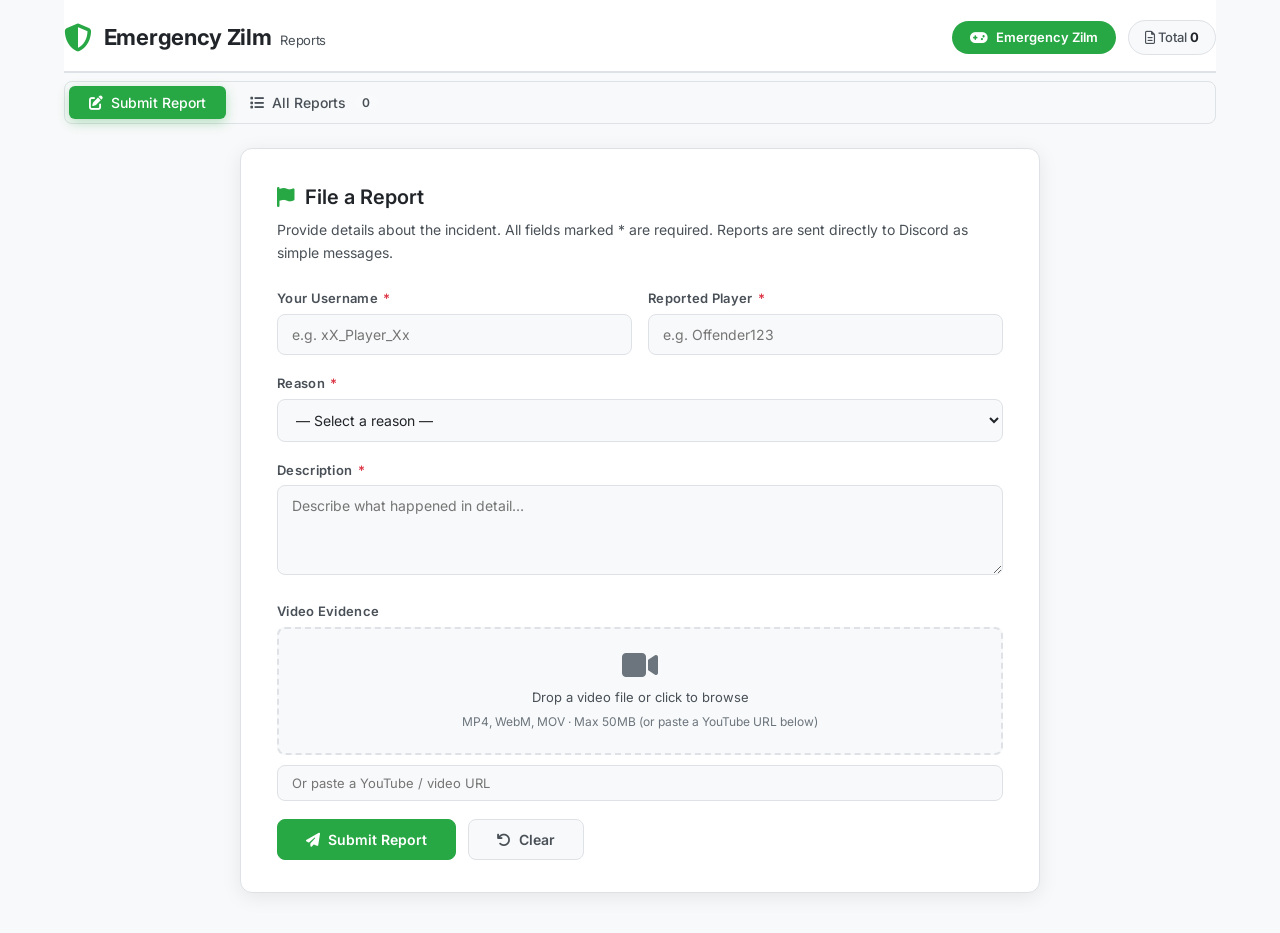
==== index.html @ f22e372a "Update index.html" ====
<!DOCTYPE html>
<html lang="en">
<head>
    <meta charset="UTF-8" />
    <meta name="viewport" content="width=device-width, initial-scale=1.0" />
    <title>Emergency Zilm Reports</title>

    <!-- Font Awesome -->
    <link rel="stylesheet" href="https://cdnjs.cloudflare.com/ajax/libs/font-awesome/6.4.0/css/all.min.css" />
    <!-- Google Font: Inter -->
    <link href="https://fonts.googleapis.com/css2?family=Inter:opsz,wght@14..32,400;14..32,500;14..32,600;14..32,700&display=swap" rel="stylesheet" />

    <style>
        /* --- RESET & BASE --- */
        * {
            margin: 0;
            padding: 0;
            box-sizing: border-box;
        }
        :root {
            --bg-primary: #ffffff;
            --bg-secondary: #f8f9fa;
            --bg-card: #ffffff;
            --bg-card-hover: #f1f3f5;
            --bg-input: #f8f9fa;
            --border-color: #dee2e6;
            --text-primary: #212529;
            --text-secondary: #495057;
            --text-muted: #6c757d;
            --accent: #28a745;
            --accent-dark: #1e7e34;
            --green: #28a745;
            --green-bg: rgba(40, 167, 69, 0.12);
            --yellow: #ffc107;
            --yellow-bg: rgba(255, 193, 7, 0.12);
            --orange: #fd7e14;
            --orange-bg: rgba(253, 126, 20, 0.12);
            --red: #dc3545;
            --red-bg: rgba(220, 53, 69, 0.12);
            --blue: #007bff;
            --blue-bg: rgba(0, 123, 255, 0.12);
            --shadow: 0 4px 20px rgba(0, 0, 0, 0.08);
            --radius: 12px;
            --radius-sm: 8px;
            --transition: 0.25s ease;
        }
        body {
            font-family: 'Inter', -apple-system, BlinkMacSystemFont, sans-serif;
            background: var(--bg-secondary);
            color: var(--text-primary);
            min-height: 100vh;
            line-height: 1.6;
        }
        ::-webkit-scrollbar { width: 6px; height: 6px; }
        ::-webkit-scrollbar-track { background: var(--bg-secondary); }
        ::-webkit-scrollbar-thumb { background: var(--accent); border-radius: 8px; }
        ::-webkit-scrollbar-thumb:hover { background: var(--accent-dark); }

        /* --- LAYOUT --- */
        .app-container {
            max-width: 1200px;
            margin: 0 auto;
            padding: 0 24px 40px;
        }

        /* --- HEADER --- */
        .app-header {
            display: flex;
            align-items: center;
            justify-content: space-between;
            padding: 20px 0 16px;
            border-bottom: 2px solid var(--border-color);
            flex-wrap: wrap;
            gap: 16px;
            background: var(--bg-primary);
            margin-bottom: 8px;
        }
        .logo {
            display: flex;
            align-items: center;
            gap: 12px;
            font-weight: 700;
            font-size: 22px;
            letter-spacing: -0.3px;
            color: var(--text-primary);
        }
        .logo i { color: var(--accent); font-size: 28px; }
        .logo small {
            font-size: 13px;
            font-weight: 400;
            color: var(--text-secondary);
            margin-left: 4px;
        }
        .header-actions {
            display: flex;
            align-items: center;
            gap: 12px;
            flex-wrap: wrap;
        }
        .badge-total {
            background: var(--bg-secondary);
            padding: 6px 16px;
            border-radius: 40px;
            font-size: 13px;
            font-weight: 500;
            color: var(--text-secondary);
            border: 1px solid var(--border-color);
        }
        .badge-total strong { color: var(--text-primary); }
        .game-name-badge {
            background: var(--accent);
            padding: 6px 18px;
            border-radius: 40px;
            font-size: 13px;
            font-weight: 600;
            color: #fff;
            display: flex;
            align-items: center;
            gap: 8px;
        }
        .game-name-badge i { font-size: 14px; }

        /* --- NAV TABS --- */
        .nav-tabs {
            display: flex;
            gap: 4px;
            background: var(--bg-secondary);
            padding: 4px;
            border-radius: var(--radius-sm);
            border: 1px solid var(--border-color);
            margin-top: 8px;
        }
        .nav-tab {
            padding: 8px 20px;
            border-radius: 6px;
            border: none;
            background: transparent;
            color: var(--text-secondary);
            font-family: inherit;
            font-size: 14px;
            font-weight: 500;
            cursor: pointer;
            transition: var(--transition);
            display: flex;
            align-items: center;
            gap: 8px;
        }
        .nav-tab:hover {
            color: var(--text-primary);
            background: rgba(0, 0, 0, 0.04);
        }
        .nav-tab.active {
            background: var(--accent);
            color: #fff;
            box-shadow: 0 4px 12px rgba(40, 167, 69, 0.3);
        }
        .nav-tab .count {
            background: rgba(255, 255, 255, 0.2);
            padding: 0 8px;
            border-radius: 20px;
            font-size: 12px;
            font-weight: 600;
        }
        .nav-tab.active .count { background: rgba(255, 255, 255, 0.25); }

        /* --- PANELS --- */
        .panel { display: none; animation: fadeUp 0.3s ease; margin-top: 24px; }
        .panel.active { display: block; }
        @keyframes fadeUp {
            0% { opacity: 0; transform: translateY(12px); }
            100% { opacity: 1; transform: translateY(0); }
        }

        /* --- FORM --- */
        .form-card {
            background: var(--bg-card);
            border-radius: var(--radius);
            padding: 32px 36px;
            border: 1px solid var(--border-color);
            box-shadow: var(--shadow);
            max-width: 800px;
            margin: 0 auto;
        }
        .form-title {
            font-size: 20px;
            font-weight: 600;
            margin-bottom: 6px;
            display: flex;
            align-items: center;
            gap: 10px;
            color: var(--text-primary);
        }
        .form-title i { color: var(--accent); }
        .form-subtitle {
            color: var(--text-secondary);
            font-size: 14px;
            margin-bottom: 24px;
        }
        .form-group { margin-bottom: 18px; }
        .form-group label {
            display: block;
            font-size: 13px;
            font-weight: 600;
            color: var(--text-secondary);
            margin-bottom: 5px;
            letter-spacing: 0.3px;
        }
        .form-group label .required { color: var(--red); margin-left: 2px; }
        .form-group input,
        .form-group select,
        .form-group textarea {
            width: 100%;
            padding: 11px 14px;
            background: var(--bg-input);
            border: 1px solid var(--border-color);
            border-radius: var(--radius-sm);
            color: var(--text-primary);
            font-family: inherit;
            font-size: 14px;
            transition: var(--transition);
            outline: none;
        }
        .form-group input:focus,
        .form-group select:focus,
        .form-group textarea:focus {
            border-color: var(--accent);
            box-shadow: 0 0 0 3px rgba(40, 167, 69, 0.2);
        }
        .form-group textarea { resize: vertical; min-height: 90px; }
        .form-group select option { background: var(--bg-card); }
        .form-row {
            display: grid;
            grid-template-columns: 1fr 1fr;
            gap: 16px;
        }
        @media (max-width: 600px) { .form-row { grid-template-columns: 1fr; } }

        /* --- VIDEO UPLOAD --- */
        .video-upload-area {
            border: 2px dashed var(--border-color);
            border-radius: var(--radius-sm);
            padding: 20px;
            text-align: center;
            cursor: pointer;
            transition: var(--transition);
            background: var(--bg-input);
            position: relative;
        }
        .video-upload-area:hover {
            border-color: var(--accent);
            background: rgba(40, 167, 69, 0.04);
        }
        .video-upload-area.dragover {
            border-color: var(--accent);
            background: rgba(40, 167, 69, 0.08);
        }
        .video-upload-area i {
            font-size: 32px;
            color: var(--text-muted);
            margin-bottom: 6px;
        }
        .video-upload-area p { color: var(--text-secondary); font-size: 13px; }
        .video-upload-area .hint {
            color: var(--text-muted);
            font-size: 12px;
            margin-top: 4px;
        }
        .video-upload-area input[type="file"] {
            position: absolute;
            inset: 0;
            opacity: 0;
            cursor: pointer;
        }
        .video-preview {
            margin-top: 12px;
            border-radius: var(--radius-sm);
            overflow: hidden;
            background: #000;
            position: relative;
            display: none;
        }
        .video-preview.show { display: block; }
        .video-preview video,
        .video-preview iframe {
            width: 100%;
            max-height: 260px;
            display: block;
        }
        .video-preview .remove-video {
            position: absolute;
            top: 8px;
            right: 8px;
            background: rgba(0, 0, 0, 0.75);
            border: none;
            color: #fff;
            width: 32px;
            height: 32px;
            border-radius: 50%;
            cursor: pointer;
            font-size: 14px;
            transition: var(--transition);
        }
        .video-preview .remove-video:hover { background: var(--red); transform: scale(1.05); }

        /* --- BUTTONS --- */
        .btn {
            display: inline-flex;
            align-items: center;
            gap: 8px;
            padding: 11px 28px;
            border: none;
            border-radius: var(--radius-sm);
            font-family: inherit;
            font-size: 14px;
            font-weight: 600;
            cursor: pointer;
            transition: var(--transition);
            background: var(--bg-secondary);
            color: var(--text-secondary);
            border: 1px solid var(--border-color);
        }
        .btn:hover {
            background: var(--bg-card-hover);
            color: var(--text-primary);
        }
        .btn-primary {
            background: var(--accent);
            color: #fff;
            border-color: var(--accent);
        }
        .btn-primary:hover {
            background: var(--accent-dark);
            border-color: var(--accent-dark);
            box-shadow: 0 4px 16px rgba(40, 167, 69, 0.35);
            color: #fff;
        }
        .btn-danger {
            background: var(--red);
            color: #fff;
            border-color: var(--red);
        }
        .btn-danger:hover {
            background: #c82333;
            border-color: #c82333;
            color: #fff;
        }
        .btn-sm { padding: 6px 14px; font-size: 12px; }
        .form-actions {
            display: flex;
            gap: 12px;
            margin-top: 8px;
            flex-wrap: wrap;
        }

        /* --- REPORTS LIST --- */
        .reports-toolbar {
            display: flex;
            flex-wrap: wrap;
            align-items: center;
            gap: 14px;
            margin: 0 0 20px 0;
            padding: 16px 20px;
            background: var(--bg-card);
            border-radius: var(--radius-sm);
            border: 1px solid var(--border-color);
            box-shadow: var(--shadow);
        }
        .reports-toolbar .search-box {
            flex: 1;
            min-width: 180px;
            display: flex;
            align-items: center;
            background: var(--bg-input);
            border-radius: var(--radius-sm);
            border: 1px solid var(--border-color);
            padding: 0 12px;
            transition: var(--transition);
        }
        .reports-toolbar .search-box:focus-within { border-color: var(--accent); }
        .reports-toolbar .search-box i {
            color: var(--text-muted);
            font-size: 14px;
        }
        .reports-toolbar .search-box input {
            background: transparent;
            border: none;
            padding: 9px 10px;
            color: var(--text-primary);
            font-family: inherit;
            font-size: 14px;
            width: 100%;
            outline: none;
        }
        .reports-toolbar .filter-group {
            display: flex;
            gap: 6px;
            flex-wrap: wrap;
        }
        .reports-toolbar .filter-group select {
            padding: 9px 12px;
            background: var(--bg-input);
            border: 1px solid var(--border-color);
            border-radius: var(--radius-sm);
            color: var(--text-primary);
            font-family: inherit;
            font-size: 13px;
            outline: none;
            cursor: pointer;
        }
        .reports-toolbar .filter-group select:focus { border-color: var(--accent); }

        /* --- REPORT CARDS --- */
        .reports-grid {
            display: grid;
            grid-template-columns: repeat(auto-fill, minmax(340px, 1fr));
            gap: 20px;
        }
        .report-card {
            background: var(--bg-card);
            border-radius: var(--radius);
            border: 1px solid var(--border-color);
            padding: 20px 22px;
            transition: var(--transition);
            cursor: pointer;
            box-shadow: var(--shadow);
        }
        .report-card:hover {
            border-color: var(--accent);
            transform: translateY(-2px);
            box-shadow: 0 8px 28px rgba(0, 0, 0, 0.10);
        }
        .report-card .card-header {
            display: flex;
            justify-content: space-between;
            align-items: flex-start;
            gap: 12px;
            margin-bottom: 10px;
        }
        .report-card .card-header .players {
            font-weight: 600;
            font-size: 15px;
        }
        .report-card .card-header .players .reporter {
            color: var(--text-secondary);
            font-weight: 400;
            font-size: 13px;
        }
        .report-card .card-header .players .arrow {
            color: var(--text-muted);
            margin: 0 4px;
        }
        .report-card .card-header .players .reported { color: var(--orange); }
        .report-card .badge-status {
            font-size: 11px;
            font-weight: 600;
            padding: 3px 12px;
            border-radius: 40px;
            text-transform: uppercase;
            letter-spacing: 0.4px;
            white-space: nowrap;
        }
        .badge-status.pending {
            background: var(--yellow-bg);
            color: #856404;
        }
        .badge-status.reviewed {
            background: var(--blue-bg);
            color: #004085;
        }
        .badge-status.resolved {
            background: var(--green-bg);
            color: #155724;
        }
        .badge-status.rejected {
            background: var(--red-bg);
            color: #721c24;
        }
        .report-card .card-reason {
            font-size: 13px;
            color: var(--text-secondary);
            margin-bottom: 6px;
        }
        .report-card .card-reason strong { color: var(--text-primary); }
        .report-card .card-desc {
            font-size: 14px;
            color: var(--text-secondary);
            display: -webkit-box;
            -webkit-line-clamp: 2;
            -webkit-box-orient: vertical;
            overflow: hidden;
            margin-bottom: 12px;
            line-height: 1.5;
        }
        .report-card .card-footer {
            display: flex;
            justify-content: space-between;
            align-items: center;
            font-size: 12px;
            color: var(--text-muted);
            border-top: 1px solid var(--border-color);
            padding-top: 12px;
            flex-wrap: wrap;
            gap: 8px;
        }
        .report-card .card-footer .meta {
            display: flex;
            align-items: center;
            gap: 12px;
        }
        .report-card .card-footer .meta i { margin-right: 3px; }
        .report-card .card-footer .video-indicator { color: var(--accent); }
        .report-card .card-footer .sent-status {
            font-size: 11px;
            font-weight: 600;
            padding: 2px 10px;
            border-radius: 20px;
        }
        .report-card .card-footer .sent-status.sent {
            background: var(--green-bg);
            color: var(--green);
        }
        .report-card .card-footer .sent-status.pending {
            background: var(--yellow-bg);
            color: #856404;
        }
        .empty-state {
            grid-column: 1 / -1;
            text-align: center;
            padding: 60px 20px;
            color: var(--text-secondary);
        }
        .empty-state i {
            font-size: 48px;
            color: var(--text-muted);
            margin-bottom: 12px;
            opacity: 0.4;
        }
        .empty-state h3 { color: var(--text-primary); margin-bottom: 4px; }

        /* --- MODAL --- */
        .modal-overlay {
            position: fixed;
            inset: 0;
            background: rgba(0, 0, 0, 0.5);
            backdrop-filter: blur(4px);
            z-index: 1000;
            display: none;
            align-items: center;
            justify-content: center;
            padding: 20px;
            animation: fadeIn 0.2s ease;
        }
        .modal-overlay.open { display: flex; }
        @keyframes fadeIn {
            0% { opacity: 0; }
            100% { opacity: 1; }
        }
        .modal-content {
            background: var(--bg-primary);
            border-radius: var(--radius);
            max-width: 720px;
            width: 100%;
            max-height: 90vh;
            overflow-y: auto;
            padding: 32px 36px;
            border: 1px solid var(--border-color);
            box-shadow: 0 24px 64px rgba(0, 0, 0, 0.15);
            animation: slideUp 0.25s ease;
        }
        @keyframes slideUp {
            0% { opacity: 0; transform: translateY(20px) scale(0.98); }
            100% { opacity: 1; transform: translateY(0) scale(1); }
        }
        .modal-content .modal-close {
            float: right;
            background: none;
            border: none;
            color: var(--text-muted);
            font-size: 22px;
            cursor: pointer;
            transition: var(--transition);
        }
        .modal-content .modal-close:hover {
            color: var(--text-primary);
            transform: rotate(90deg);
        }
        .modal-content .modal-title {
            font-size: 20px;
            font-weight: 600;
            margin-bottom: 4px;
            color: var(--text-primary);
        }
        .modal-content .modal-sub {
            color: var(--text-secondary);
            font-size: 14px;
            margin-bottom: 20px;
        }
        .modal-detail-row {
            display: flex;
            padding: 10px 0;
            border-bottom: 1px solid var(--border-color);
            gap: 12px;
        }
        .modal-detail-row .label {
            font-weight: 600;
            color: var(--text-secondary);
            min-width: 110px;
            font-size: 13px;
        }
        .modal-detail-row .value {
            color: var(--text-primary);
            font-size: 14px;
            word-break: break-word;
        }
        .modal-video {
            margin: 16px 0 20px;
            border-radius: var(--radius-sm);
            overflow: hidden;
            background: #000;
        }
        .modal-video video,
        .modal-video iframe {
            width: 100%;
            max-height: 340px;
            display: block;
        }
        .modal-actions {
            display: flex;
            gap: 10px;
            margin-top: 20px;
            flex-wrap: wrap;
        }

        /* --- TOAST --- */
        .toast-container {
            position: fixed;
            bottom: 28px;
            right: 28px;
            z-index: 2000;
            display: flex;
            flex-direction: column;
            gap: 10px;
        }
        .toast {
            background: var(--bg-card);
            border: 1px solid var(--border-color);
            padding: 14px 22px;
            border-radius: var(--radius-sm);
            box-shadow: 0 8px 32px rgba(0, 0, 0, 0.12);
            display: flex;
            align-items: center;
            gap: 12px;
            font-size: 14px;
            animation: slideInRight 0.3s ease;
            min-width: 260px;
            color: var(--text-primary);
        }
        .toast.success { border-left: 4px solid var(--green); }
        .toast.error { border-left: 4px solid var(--red); }
        .toast.info { border-left: 4px solid var(--blue); }
        @keyframes slideInRight {
            0% { opacity: 0; transform: translateX(40px); }
            100% { opacity: 1; transform: translateX(0); }
        }

        /* --- RESPONSIVE --- */
        @media (max-width: 768px) {
            .app-header { flex-direction: column; align-items: stretch; }
            .nav-tabs { width: 100%; justify-content: stretch; }
            .nav-tab { flex: 1; justify-content: center; font-size: 13px; padding: 8px 10px; }
            .form-card { padding: 20px; }
            .modal-content { padding: 22px; }
            .reports-grid { grid-template-columns: 1fr; }
            .reports-toolbar { flex-direction: column; align-items: stretch; }
            .reports-toolbar .filter-group { justify-content: stretch; }
            .reports-toolbar .filter-group select { flex: 1; }
        }
        @media (max-width: 480px) {
            .app-container { padding: 0 12px 30px; }
            .modal-detail-row { flex-direction: column; gap: 2px; }
            .modal-detail-row .label { min-width: unset; }
        }

        /* --- STORAGE WARNING --- */
        .storage-warning {
            background: var(--yellow-bg);
            border: 1px solid var(--yellow);
            border-radius: var(--radius-sm);
            padding: 12px 16px;
            margin-bottom: 16px;
            display: none;
            font-size: 13px;
            color: #856404;
        }
        .storage-warning i {
            margin-right: 8px;
        }
    </style>
</head>
<body>

    <!-- ============================================================ -->
    <!-- APP -->
    <!-- ============================================================ -->
    <div class="app-container">

        <!-- HEADER -->
        <header class="app-header">
            <div class="logo">
                <i class="fas fa-shield-alt"></i>
                <span>Emergency Zilm <small>Reports</small></span>
            </div>
            <div class="header-actions">
                <span class="game-name-badge">
                    <i class="fas fa-gamepad"></i> Emergency Zilm
                </span>
                <span class="badge-total">
                    <i class="far fa-file-lines"></i> Total <strong id="totalReports">0</strong>
                </span>
            </div>
        </header>

        <!-- NAV TABS -->
        <div class="nav-tabs" role="tablist">
            <button class="nav-tab active" data-tab="submit" role="tab">
                <i class="fas fa-pen-to-square"></i> Submit Report
            </button>
            <button class="nav-tab" data-tab="reports" role="tab">
                <i class="fas fa-list"></i> All Reports
                <span class="count" id="reportCount">0</span>
            </button>
        </div>

        <!-- ============================================================ -->
        <!-- PANEL: SUBMIT -->
        <!-- ============================================================ -->
        <section class="panel active" id="panel-submit" role="tabpanel">
            <div class="submit-wrapper">
                <div class="form-card">
                    <div class="form-title">
                        <i class="fas fa-flag"></i> File a Report
                    </div>
                    <p class="form-subtitle">
                        Provide details about the incident. All fields marked <span class="required">*</span> are required.
                        Reports are sent directly to Discord as simple messages.
                    </p>

                    <div class="storage-warning" id="storageWarning">
                        <i class="fas fa-exclamation-triangle"></i>
                        <span id="storageWarningText">Storage is getting full! Video files may not be saved permanently.</span>
                    </div>

                    <form id="reportForm" novalidate>
                        <div class="form-row">
                            <div class="form-group">
                                <label>Your Username <span class="required">*</span></label>
                                <input type="text" id="reporterName" placeholder="e.g. xX_Player_Xx" required />
                            </div>
                            <div class="form-group">
                                <label>Reported Player <span class="required">*</span></label>
                                <input type="text" id="reportedPlayer" placeholder="e.g. Offender123" required />
                            </div>
                        </div>

                        <div class="form-group">
                            <label>Reason <span class="required">*</span></label>
                            <select id="reasonSelect" required>
                                <option value="">— Select a reason —</option>
                                <option value="Exploiting / Hacking">Exploiting / Hacking</option>
                                <option value="Harassment / Bullying">Harassment / Bullying</option>
                                <option value="Inappropriate Content">Inappropriate Content</option>
                                <option value="Scamming / Fraud">Scamming / Fraud</option>
                                <option value="Team Griefing">Team Griefing</option>
                                <option value="Chat Abuse">Chat Abuse</option>
                                <option value="Other">Other</option>
                            </select>
                        </div>

                        <div class="form-group">
                            <label>Description <span class="required">*</span></label>
                            <textarea id="reportDesc" placeholder="Describe what happened in detail…" required></textarea>
                        </div>

                        <div class="form-group">
                            <label>Video Evidence</label>
                            <div class="video-upload-area" id="videoDropZone">
                                <i class="fas fa-video"></i>
                                <p>Drop a video file or click to browse</p>
                                <span class="hint">MP4, WebM, MOV · Max 50MB (or paste a YouTube URL below)</span>
                                <input type="file" id="videoFileInput" accept="video/*" />
                            </div>
                            <div style="margin-top:10px;">
                                <input
                                type="text"
                                id="videoUrlInput"
                                placeholder="Or paste a YouTube / video URL"
                                style="width:100%;padding:9px 14px;background:var(--bg-input);border:1px solid var(--border-color);border-radius:var(--radius-sm);color:var(--text-primary);font-family:inherit;font-size:13px;outline:none;"
                                />
                            </div>
                            <div class="video-preview" id="videoPreview">
                                <button class="remove-video" id="removeVideoBtn" title="Remove video">
                                    <i class="fas fa-times"></i>
                                </button>
                                <div id="videoPlayer"></div>
                            </div>
                            <div id="videoInfo" style="margin-top: 8px; font-size: 12px; color: var(--text-secondary); display: none;">
                                <span id="videoInfoText"></span>
                            </div>
                        </div>

                        <div class="form-actions">
                            <button type="submit" class="btn btn-primary" id="submitBtn">
                                <i class="fas fa-paper-plane"></i> Submit Report
                            </button>
                            <button type="reset" class="btn" id="resetFormBtn">
                                <i class="fas fa-undo"></i> Clear
                            </button>
                        </div>
                    </form>
                </div>
            </div>
        </section>

        <!-- ============================================================ -->
        <!-- PANEL: REPORTS -->
        <!-- ============================================================ -->
        <section class="panel" id="panel-reports" role="tabpanel">

            <div class="reports-toolbar">
                <div class="search-box">
                    <i class="fas fa-search"></i>
                    <input type="text" id="searchReports" placeholder="Search by player or reporter…" />
                </div>
                <div class="filter-group">
                    <select id="filterStatus">
                        <option value="all">All Status</option>
                        <option value="pending">Pending</option>
                        <option value="reviewed">Reviewed</option>
                        <option value="resolved">Resolved</option>
                        <option value="rejected">Rejected</option>
                    </select>
                    <select id="filterReason">
                        <option value="all">All Reasons</option>
                        <option value="Exploiting / Hacking">Exploiting / Hacking</option>
                        <option value="Harassment / Bullying">Harassment / Bullying</option>
                        <option value="Inappropriate Content">Inappropriate Content</option>
                        <option value="Scamming / Fraud">Scamming / Fraud</option>
                        <option value="Team Griefing">Team Griefing</option>
                        <option value="Chat Abuse">Chat Abuse</option>
                        <option value="Other">Other</option>
                    </select>
                    <button class="btn btn-sm" id="clearFiltersBtn">
                        <i class="fas fa-eraser"></i> Clear
                    </button>
                </div>
            </div>

            <div class="reports-grid" id="reportsGrid">
                <!-- Rendered by JS -->
            </div>
        </section>

    </div>

    <!-- ============================================================ -->
    <!-- MODAL -->
    <!-- ============================================================ -->
    <div class="modal-overlay" id="detailModal">
        <div class="modal-content">
            <button class="modal-close" id="modalCloseBtn">&times;</button>
            <div class="modal-title" id="modalTitle">Report Details</div>
            <div class="modal-sub" id="modalSub">#<span id="modalId">—</span> · <span id="modalStatusBadge">—</span></div>

            <div id="modalBody">
                <div class="modal-detail-row">
                    <span class="label">Reporter</span>
                    <span class="value" id="modalReporter">—</span>
                </div>
                <div class="modal-detail-row">
                    <span class="label">Reported</span>
                    <span class="value" id="modalReported">—</span>
                </div>
                <div class="modal-detail-row">
                    <span class="label">Reason</span>
                    <span class="value" id="modalReason">—</span>
                </div>
                <div class="modal-detail-row" style="flex-direction:column;gap:4px;">
                    <span class="label">Description</span>
                    <span class="value" id="modalDesc" style="white-space:pre-wrap;">—</span>
                </div>
            </div>

            <div class="modal-video" id="modalVideoContainer" style="display:none;">
                <div id="modalVideoPlayer"></div>
            </div>

            <div class="modal-actions" id="modalActions">
                <button class="btn btn-sm btn-success" data-action="resolved">
                    <i class="fas fa-check"></i> Resolve
                </button>
                <button class="btn btn-sm" data-action="reviewed" style="border-color:var(--blue);color:var(--blue);">
                    <i class="fas fa-eye"></i> Mark Reviewed
                </button>
                <button class="btn btn-sm btn-danger" data-action="rejected">
                    <i class="fas fa-times"></i> Reject
                </button>
                <button class="btn btn-sm btn-danger" data-action="delete" style="background:transparent;border-color:var(--red);color:var(--red);margin-left:auto;">
                    <i class="fas fa-trash-can"></i> Delete
                </button>
            </div>
        </div>
    </div>

    <!-- ============================================================ -->
    <!-- TOAST CONTAINER -->
    <!-- ============================================================ -->
    <div class="toast-container" id="toastContainer"></div>

    <!-- ============================================================ -->
    <!-- JAVASCRIPT -->
    <!-- ============================================================ -->
    <script>
        (function() {
            'use strict';

            // ============================
            // CONFIG
            // ============================
            const WEBHOOK_URL = 'https://discord.com/api/webhooks/1526276290800521387/Z29013n485OYko_2jkR_YeHFKKmhybholdN-o3DKTMuzCn3QzWJHKyKtTix3Adughodg';
            
            // ============================
            // STORAGE HELPER WITH QUOTA CHECK
            // ============================
            function checkStorageQuota() {
                try {
                    const testKey = '__storage_test__';
                    localStorage.setItem(testKey, 'test');
                    localStorage.removeItem(testKey);
                    return { available: true };
                } catch (e) {
                    if (e.name === 'QuotaExceededError' || e.code === 22) {
                        return { available: false, error: 'Storage quota exceeded' };
                    }
                    return { available: true };
                }
            }

            function safeSetItem(key, value) {
                try {
                    localStorage.setItem(key, value);
                    return { success: true };
                } catch (e) {
                    if (e.name === 'QuotaExceededError' || e.code === 22) {
                        return { success: false, error: 'Storage quota exceeded. Video files are not saved.' };
                    }
                    throw e;
                }
            }

            // ============================
            // DATA LAYER (local storage) - FIXED: NO VIDEO DATA STORED
            // ============================
            const STORAGE_KEY = 'gameReportsData';
            let reports = [];
            let nextId = 1;
            let currentModalId = null;

            function loadData() {
                try {
                    const raw = localStorage.getItem(STORAGE_KEY);
                    if (raw) {
                        const parsed = JSON.parse(raw);
                        // Filter out reports that might have video data (clean up)
                        reports = (parsed.reports || []).map(r => {
                            // Remove videoUrl if it's too large (data URL)
                            if (r.videoUrl && r.videoUrl.startsWith('data:')) {
                                r.videoUrl = '';
                                r.videoType = 'none';
                                r.videoFileName = r.videoFileName || 'Video (not saved)';
                            }
                            return r;
                        });
                        nextId = parsed.nextId || 1;
                    } else {
                        reports = [];
                        nextId = 1;
                    }
                } catch (_) {
                    reports = [];
                    nextId = 1;
                }
                reports.forEach(r => { if (!r.id) r.id = nextId++; });
                saveData();
            }

            function saveData() {
                // Clean data before saving - remove large video data
                const cleanReports = reports.map(r => {
                    const clean = { ...r };
                    // Don't store video data URLs in localStorage
                    if (clean.videoUrl && clean.videoUrl.startsWith('data:')) {
                        clean.videoUrl = '';
                        clean.videoType = 'none';
                        clean.videoFileName = clean.videoFileName || 'Video (not saved)';
                    }
                    return clean;
                });
                
                const data = JSON.stringify({ reports: cleanReports, nextId });
                const result = safeSetItem(STORAGE_KEY, data);
                
                if (!result.success) {
                    showStorageWarning(true, result.error);
                    // Try to save without any video data at all
                    const emergencyData = JSON.stringify({ 
                        reports: cleanReports.map(r => {
                            const minimal = { ...r };
                            delete minimal.videoUrl;
                            delete minimal.videoType;
                            delete minimal.videoFileName;
                            delete minimal.videoSize;
                            return minimal;
                        }), 
                        nextId 
                    });
                    try {
                        localStorage.setItem(STORAGE_KEY, emergencyData);
                    } catch (e) {
                        console.error('Failed to save even minimal data:', e);
                    }
                } else {
                    showStorageWarning(false);
                }
            }

            function showStorageWarning(show, message = '') {
                const warning = document.getElementById('storageWarning');
                const text = document.getElementById('storageWarningText');
                if (show) {
                    warning.style.display = 'block';
                    text.textContent = message || '⚠️ Storage is full! Video files will NOT be saved. Only text reports will be stored.';
                } else {
                    warning.style.display = 'none';
                }
            }

            // ============================
            // HELPERS
            // ============================
            function formatDate(iso) {
                if (!iso) return '—';
                try { return new Date(iso).toLocaleString('en-US', { dateStyle: 'medium', timeStyle: 'short' }); } catch (_) { return iso; }
            }

            function getStatusBadge(status) {
                const map = {
                    pending: '<span class="badge-status pending"><span class="status-dot pending"></span>Pending</span>',
                    reviewed: '<span class="badge-status reviewed"><span class="status-dot reviewed"></span>Reviewed</span>',
                    resolved: '<span class="badge-status resolved"><span class="status-dot resolved"></span>Resolved</span>',
                    rejected: '<span class="badge-status rejected"><span class="status-dot rejected"></span>Rejected</span>',
                };
                return map[status] || map.pending;
            }

            function getStatusText(status) {
                const map = { pending: 'Pending', reviewed: 'Reviewed', resolved: 'Resolved', rejected: 'Rejected' };
                return map[status] || 'Pending';
            }

            function escapeHtml(text) {
                if (!text) return '';
                const div = document.createElement('div');
                div.textContent = text;
                return div.innerHTML;
            }

            // ============================
            // SEND TO DISCORD - SIMPLE TEXT MESSAGE
            // ============================
            async function sendReportToDiscord(report) {
                let message = `🚨 **NEW REPORT from Emergency Zilm**\n\n`;
                message += `👤 **Reporter:** ${report.reporter}\n`;
                message += `🎯 **Reported Player:** ${report.reported}\n`;
                message += `📋 **Reason:** ${report.reason}\n`;
                message += `📝 **Description:** ${report.description || 'No description provided.'}\n\n`;
                
                if (report.videoUrl) {
                    if (report.videoType === 'youtube') {
                        message += `🎬 **Video Evidence:** ${report.videoUrl}\n`;
                    } else if (report.videoType === 'file') {
                        const fileName = report.videoFileName || 'video.mp4';
                        const fileSize = report.videoSize ? `${(report.videoSize / 1024).toFixed(1)}KB` : 'Unknown size';
                        message += `🎬 **Video Attached:** ${fileName} (${fileSize}) - View in the report dashboard\n`;
                    }
                } else {
                    message += `🎬 **Video Evidence:** No video attached\n`;
                }
                
                message += `\n🆔 **Report ID:** #${report.id}`;
                message += `\n📊 **Status:** Pending`;
                message += `\n🕐 **Reported at:** ${new Date().toISOString().replace('T', ' ').slice(0, 19)}`;

                try {
                    const response = await fetch(WEBHOOK_URL, {
                        method: 'POST',
                        headers: {
                            'Content-Type': 'application/json',
                        },
                        body: JSON.stringify({ content: message })
                    });

                    if (!response.ok) {
                        const errorText = await response.text();
                        throw new Error(`Discord returned ${response.status}: ${errorText}`);
                    }

                    return { success: true, status: response.status };
                } catch (error) {
                    console.error('Failed to send to Discord:', error);
                    return { success: false, error: error.message };
                }
            }

            // ============================
            // RENDER REPORTS
            // ============================
            function renderReports() {
                const grid = document.getElementById('reportsGrid');
                const search = document.getElementById('searchReports').value.toLowerCase().trim();
                const statusFilter = document.getElementById('filterStatus').value;
                const reasonFilter = document.getElementById('filterReason').value;

                let filtered = reports.filter(r => {
                    const matchSearch = r.reporter.toLowerCase().includes(search) ||
                        r.reported.toLowerCase().includes(search);
                    const matchStatus = statusFilter === 'all' || r.status === statusFilter;
                    const matchReason = reasonFilter === 'all' || r.reason === reasonFilter;
                    return matchSearch && matchStatus && matchReason;
                });

                filtered.sort((a, b) => new Date(b.createdAt) - new Date(a.createdAt));

                if (filtered.length === 0) {
                    grid.innerHTML = `
                        <div class="empty-state">
                            <i class="fas fa-inbox"></i>
                            <h3>No reports found</h3>
                            <p>${reports.length === 0 ? 'Submit your first report using the form above.' : 'Try adjusting your filters.'}</p>
                        </div>
                    `;
                } else {
                    grid.innerHTML = filtered.map(r => {
                        const sentStatus = r.discordSent ?
                            '<span class="sent-status sent"><i class="fas fa-check-circle"></i> Sent to Discord</span>' :
                            '<span class="sent-status pending"><i class="fas fa-clock"></i> Pending send</span>';

                        const hasVideo = r.videoFileName && !r.videoFileName.includes('not saved');
                        const videoLabel = hasVideo ? r.videoFileName : (r.videoUrl && !r.videoUrl.startsWith('data:') ? 'Video' : '');

                        return `
                        <div class="report-card" data-id="${r.id}">
                            <div class="card-header">
                                <div class="players">
                                    <span class="reporter">${escapeHtml(r.reporter)}</span>
                                    <span class="arrow"><i class="fas fa-arrow-right"></i></span>
                                    <span class="reported">${escapeHtml(r.reported)}</span>
                                </div>
                                ${getStatusBadge(r.status)}
                            </div>
                            <div class="card-reason">
                                <strong>${escapeHtml(r.reason)}</strong>
                            </div>
                            <div class="card-desc">${escapeHtml(r.description)}</div>
                            <div class="card-footer">
                                <div class="meta">
                                    <span><i class="far fa-calendar"></i> ${formatDate(r.createdAt)}</span>
                                    ${videoLabel ? `<span class="video-indicator"><i class="fas fa-video"></i> ${escapeHtml(videoLabel)}</span>` : ''}
                                    ${!r.videoUrl && r.videoFileName && r.videoFileName.includes('not saved') ? `<span style="color:var(--orange);font-size:11px;">⚠️ Video not saved</span>` : ''}
                                </div>
                                ${sentStatus}
                            </div>
                            ${!r.discordSent ? `<div style="margin-top:8px;text-align:right;"><button class="btn btn-sm retry-btn" data-id="${r.id}" style="color:var(--blue);border-color:var(--blue);"><i class="fas fa-redo"></i> Retry Discord</button></div>` : ''}
                        </div>
                    `}).join('');

                    grid.querySelectorAll('.report-card').forEach(card => {
                        card.addEventListener('click', function(e) {
                            if (e.target.closest('.retry-btn')) return;
                            const id = parseInt(this.dataset.id);
                            openModal(id);
                        });
                    });

                    grid.querySelectorAll('.retry-btn').forEach(btn => {
                        btn.addEventListener('click', async function(e) {
                            e.stopPropagation();
                            const id = parseInt(this.dataset.id);
                            const report = reports.find(r => r.id === id);
                            if (!report) return;

                            this.disabled = true;
                            this.innerHTML = '<i class="fas fa-spinner fa-spin"></i> Sending...';

                            const result = await sendReportToDiscord(report);
                            if (result.success) {
                                report.discordSent = true;
                                saveData();
                                renderReports();
                                showToast(`✅ Report #${id} sent to Discord!`, 'success');
                            } else {
                                showToast(`❌ Failed: ${result.error}`, 'error');
                                this.disabled = false;
                                this.innerHTML = '<i class="fas fa-redo"></i> Retry Discord';
                            }
                        });
                    });
                }

                document.getElementById('totalReports').textContent = reports.length;
                document.getElementById('reportCount').textContent = reports.length;
            }

            // ============================
            // MODAL
            // ============================
            function openModal(id) {
                const r = reports.find(x => x.id === id);
                if (!r) return;
                currentModalId = id;

                const modal = document.getElementById('detailModal');
                document.getElementById('modalId').textContent = r.id;
                document.getElementById('modalReporter').textContent = r.reporter || '—';
                document.getElementById('modalReported').textContent = r.reported || '—';
                document.getElementById('modalReason').textContent = r.reason || '—';
                document.getElementById('modalDesc').textContent = r.description || '—';
                document.getElementById('modalStatusBadge').innerHTML = getStatusBadge(r.status);
                document.getElementById('modalTitle').textContent = `Report #${r.id}`;
                document.getElementById('modalSub').innerHTML =
                    `#${r.id} · ${getStatusBadge(r.status)} · ${formatDate(r.createdAt)}`;

                const videoContainer = document.getElementById('modalVideoContainer');
                const player = document.getElementById('modalVideoPlayer');
                // Only show video if we have a valid URL that's not a data URL
                if (r.videoUrl && r.videoType === 'youtube') {
                    videoContainer.style.display = 'block';
                    let embed = r.videoUrl;
                    if (r.videoUrl.includes('watch?v=')) {
                        const vid = r.videoUrl.split('v=')[1]?.split('&')[0];
                        if (vid) embed = `https://www.youtube.com/embed/${vid}`;
                    } else if (r.videoUrl.includes('youtu.be/')) {
                        const vid = r.videoUrl.split('youtu.be/')[1]?.split('?')[0];
                        if (vid) embed = `https://www.youtube.com/embed/${vid}`;
                    }
                    player.innerHTML = `<iframe src="${embed}" frameborder="0" allowfullscreen style="width:100%;height:300px;"></iframe>`;
                } else {
                    videoContainer.style.display = 'none';
                    player.innerHTML = '';
                }

                document.querySelectorAll('#modalActions [data-action]').forEach(btn => {
                    btn.dataset.reportId = r.id;
                });

                modal.classList.add('open');
                document.body.style.overflow = 'hidden';
            }

            function closeModal() {
                document.getElementById('detailModal').classList.remove('open');
                document.body.style.overflow = '';
                currentModalId = null;
            }

            // ============================
            // FORM HANDLING
            // ============================
            const form = document.getElementById('reportForm');
            const videoFileInput = document.getElementById('videoFileInput');
            const videoUrlInput = document.getElementById('videoUrlInput');
            const videoPreview = document.getElementById('videoPreview');
            const videoPlayer = document.getElementById('videoPlayer');
            const removeVideoBtn = document.getElementById('removeVideoBtn');
            const dropZone = document.getElementById('videoDropZone');
            const submitBtn = document.getElementById('submitBtn');
            const videoInfo = document.getElementById('videoInfo');
            const videoInfoText = document.getElementById('videoInfoText');

            let currentVideoType = 'none';
            let currentVideoData = '';
            let currentVideoFile = null;
            let currentVideoName = '';
            let currentVideoSize = 0;
            let isSubmitting = false;

            function updateVideoPreview(type, data, file = null) {
                currentVideoType = type;
                currentVideoData = data;
                currentVideoFile = file;

                if (!data) {
                    videoPreview.classList.remove('show');
                    videoPlayer.innerHTML = '';
                    videoInfo.style.display = 'none';
                    return;
                }

                videoPreview.classList.add('show');

                if (type === 'youtube') {
                    let embed = data;
                    if (data.includes('watch?v=')) {
                        const vid = data.split('v=')[1]?.split('&')[0];
                        if (vid) embed = `https://www.youtube.com/embed/${vid}`;
                    } else if (data.includes('youtu.be/')) {
                        const vid = data.split('youtu.be/')[1]?.split('?')[0];
                        if (vid) embed = `https://www.youtube.com/embed/${vid}`;
                    }
                    videoPlayer.innerHTML = `<iframe src="${embed}" frameborder="0" allowfullscreen style="width:100%;height:220px;"></iframe>`;
                    videoInfo.style.display = 'block';
                    videoInfoText.innerHTML = `✅ YouTube video: <a href="${data}" target="_blank">${data}</a>`;
                    videoInfoText.style.color = 'var(--green)';
                } else if (type === 'file') {
                    videoPlayer.innerHTML = `<video controls src="${data}" style="width:100%;max-height:220px;"></video>`;
                    if (file) {
                        currentVideoName = file.name;
                        currentVideoSize = file.size;
                        const extension = file.name.split('.').pop().toLowerCase();
                        const isMP4 = extension === 'mp4';
                        videoInfo.style.display = 'block';
                        
                        // Check if storage has space
                        const storageCheck = checkStorageQuota();
                        if (!storageCheck.available) {
                            videoInfoText.innerHTML = `
                                ⚠️ <strong>${file.name}</strong> (${(file.size / 1024).toFixed(1)} KB) - 
                                ❌ STORAGE FULL! Video will NOT be saved to your report history.
                                It will still be sent to Discord.
                            `;
                            videoInfoText.style.color = 'var(--orange)';
                        } else {
                            videoInfoText.innerHTML = `
                                📹 File: <strong>${file.name}</strong> (${(file.size / 1024).toFixed(1)} KB) 
                                ${isMP4 ? '✅ MP4 format - Good!' : '⚠️ Not MP4 - Discord may not play it directly'}
                                ${(file.size / 1024 / 1024) > 2 ? ' ⚠️ Large file - may fill storage!' : ''}
                            `;
                            videoInfoText.style.color = isMP4 ? 'var(--green)' : 'var(--orange)';
                        }
                    }
                }
            }

            videoFileInput.addEventListener('change', function(e) {
                const file = this.files[0];
                if (!file) return;
                if (!file.type.startsWith('video/')) {
                    showToast('Please select a valid video file.', 'error');
                    this.value = '';
                    return;
                }
                if (file.size > 50 * 1024 * 1024) {
                    showToast('File too large (max 50MB).', 'error');
                    this.value = '';
                    return;
                }

                const reader = new FileReader();
                reader.onload = function(ev) {
                    const dataUrl = ev.target.result;
                    updateVideoPreview('file', dataUrl, file);
                    videoUrlInput.value = '';
                    showToast('Video attached! It will be sent to Discord but may not be saved locally if too large.', 'info');
                };
                reader.readAsDataURL(file);
            });

            videoUrlInput.addEventListener('input', function() {
                const val = this.value.trim();
                if (val) {
                    if (val.startsWith('http://') || val.startsWith('https://')) {
                        updateVideoPreview('youtube', val);
                        videoFileInput.value = '';
                    } else {
                        updateVideoPreview('youtube', val);
                    }
                } else {
                    if (currentVideoType === 'youtube') {
                        updateVideoPreview('none', '');
                    }
                }
            });

            removeVideoBtn.addEventListener('click', function() {
                updateVideoPreview('none', '');
                videoFileInput.value = '';
                videoUrlInput.value = '';
                videoInfo.style.display = 'none';
                showToast('Video removed.', 'info');
            });

            dropZone.addEventListener('dragover', function(e) {
                e.preventDefault();
                this.classList.add('dragover');
            });
            dropZone.addEventListener('dragleave', function(e) {
                e.preventDefault();
                this.classList.remove('dragover');
            });
            dropZone.addEventListener('drop', function(e) {
                e.preventDefault();
                this.classList.remove('dragover');
                const file = e.dataTransfer.files[0];
                if (file && file.type.startsWith('video/')) {
                    if (file.size > 50 * 1024 * 1024) {
                        showToast('File too large (max 50MB).', 'error');
                        return;
                    }
                    const reader = new FileReader();
                    reader.onload = function(ev) {
                        const dataUrl = ev.target.result;
                        updateVideoPreview('file', dataUrl, file);
                        videoUrlInput.value = '';
                        showToast('Video attached!', 'success');
                    };
                    reader.readAsDataURL(file);
                } else {
                    showToast('Please drop a video file.', 'error');
                }
            });

            document.getElementById('resetFormBtn').addEventListener('click', function(e) {
                e.preventDefault();
                form.reset();
                updateVideoPreview('none', '');
                videoFileInput.value = '';
                videoUrlInput.value = '';
                videoInfo.style.display = 'none';
                showToast('Form cleared.', 'info');
            });

            form.addEventListener('submit', async function(e) {
                e.preventDefault();

                if (isSubmitting) {
                    showToast('Please wait, already submitting...', 'info');
                    return;
                }

                const reporter = document.getElementById('reporterName').value.trim();
                const reported = document.getElementById('reportedPlayer').value.trim();
                const reason = document.getElementById('reasonSelect').value;
                const desc = document.getElementById('reportDesc').value.trim();

                if (!reporter || !reported || !reason || !desc) {
                    showToast('Please fill in all required fields.', 'error');
                    return;
                }

                // Check storage before saving
                const storageCheck = checkStorageQuota();
                const canSaveVideo = storageCheck.available && currentVideoData && !currentVideoData.startsWith('data:');

                // For file uploads, we keep the video data only for the Discord send
                // but we DON'T save it to localStorage
                let videoUrlToSave = '';
                let videoTypeToSave = 'none';
                let videoNameToSave = '';
                let videoSizeToSave = 0;

                if (currentVideoType === 'youtube') {
                    videoUrlToSave = currentVideoData;
                    videoTypeToSave = 'youtube';
                } else if (currentVideoType === 'file') {
                    // Only save video info, not the actual data
                    videoNameToSave = currentVideoName;
                    videoSizeToSave = currentVideoSize;
                    videoTypeToSave = 'file';
                    // For Discord, we'll use the data URL directly
                    videoUrlToSave = currentVideoData; // This is the data URL for Discord
                }

                const newReport = {
                    id: nextId++,
                    reporter,
                    reported,
                    server: 'Emergency Zilm',
                    reason,
                    description: desc,
                    status: 'pending',
                    videoType: videoTypeToSave,
                    videoUrl: videoUrlToSave, // This may be a data URL temporarily
                    videoFileName: videoNameToSave,
                    videoSize: videoSizeToSave,
                    createdAt: new Date().toISOString(),
                    discordSent: false,
                    videoSaved: canSaveVideo
                };

                isSubmitting = true;
                submitBtn.disabled = true;
                submitBtn.innerHTML = '<i class="fas fa-spinner fa-spin"></i> Sending...';

                try {
                    // Send to Discord first
                    const result = await sendReportToDiscord(newReport);

                    // After Discord, clean the video data before saving to localStorage
                    const reportToSave = { ...newReport };
                    // Remove data URL if it exists
                    if (reportToSave.videoUrl && reportToSave.videoUrl.startsWith('data:')) {
                        reportToSave.videoUrl = '';
                        reportToSave.videoType = 'none';
                        reportToSave.videoFileName = reportToSave.videoFileName || 'Video (not saved)';
                        reportToSave.videoSaved = false;
                    }

                    if (result.success) {
                        reportToSave.discordSent = true;
                        reports.push(reportToSave);
                        saveData();
                        renderReports();

                        form.reset();
                        updateVideoPreview('none', '');
                        videoFileInput.value = '';
                        videoUrlInput.value = '';
                        videoInfo.style.display = 'none';

                        showToast(`✅ Report #${newReport.id} submitted and sent to Discord!`, 'success');
                        switchTab('reports');
                    } else {
                        reportToSave.discordSent = false;
                        reports.push(reportToSave);
                        saveData();
                        renderReports();
                        showToast(`⚠️ Report saved locally but Discord failed: ${result.error}. Use Retry button.`, 'error');
                    }
                } catch (error) {
                    showToast(`❌ Error: ${error.message}`, 'error');
                } finally {
                    isSubmitting = false;
                    submitBtn.disabled = false;
                    submitBtn.innerHTML = '<i class="fas fa-paper-plane"></i> Submit Report';
                }
            });

            // ============================
            // TAB SWITCHING
            // ============================
            function switchTab(tabId) {
                document.querySelectorAll('.panel').forEach(p => p.classList.remove('active'));
                document.querySelectorAll('.nav-tab').forEach(t => t.classList.remove('active'));
                document.getElementById(`panel-${tabId}`).classList.add('active');
                document.querySelector(`.nav-tab[data-tab="${tabId}"]`).classList.add('active');
                if (tabId === 'reports') renderReports();
            }

            document.querySelectorAll('.nav-tab').forEach(tab => {
                tab.addEventListener('click', function() {
                    switchTab(this.dataset.tab);
                });
            });

            // ============================
            // FILTERS & SEARCH
            // ============================
            document.getElementById('searchReports').addEventListener('input', renderReports);
            document.getElementById('filterStatus').addEventListener('change', renderReports);
            document.getElementById('filterReason').addEventListener('change', renderReports);

            document.getElementById('clearFiltersBtn').addEventListener('click', function() {
                document.getElementById('searchReports').value = '';
                document.getElementById('filterStatus').value = 'all';
                document.getElementById('filterReason').value = 'all';
                renderReports();
                showToast('Filters cleared.', 'info');
            });

            // ============================
            // MODAL ACTIONS
            // ============================
            document.getElementById('modalCloseBtn').addEventListener('click', closeModal);
            document.getElementById('detailModal').addEventListener('click', function(e) {
                if (e.target === this) closeModal();
            });
            document.addEventListener('keydown', function(e) {
                if (e.key === 'Escape') closeModal();
            });

            document.getElementById('modalActions').addEventListener('click', function(e) {
                const btn = e.target.closest('[data-action]');
                if (!btn) return;
                const action = btn.dataset.action;
                const id = parseInt(btn.dataset.reportId);
                if (!id) return;

                const report = reports.find(r => r.id === id);
                if (!report) return;

                if (action === 'delete') {
                    if (!confirm(`Delete report #${id}? This cannot be undone.`)) return;
                    reports = reports.filter(r => r.id !== id);
                    saveData();
                    closeModal();
                    renderReports();
                    showToast(`Report #${id} deleted.`, 'info');
                    return;
                }

                if (action === 'resolved' || action === 'reviewed' || action === 'rejected') {
                    report.status = action;
                    saveData();
                    closeModal();
                    renderReports();
                    showToast(`Report #${id} marked as ${getStatusText(action)}.`, 'success');
                }
            });

            // ============================
            // TOAST SYSTEM
            // ============================
            function showToast(message, type = 'info') {
                const container = document.getElementById('toastContainer');
                const toast = document.createElement('div');
                toast.className = `toast ${type}`;
                const icon = type === 'success' ? 'fa-check-circle' :
                    type === 'error' ? 'fa-exclamation-circle' :
                    'fa-info-circle';
                toast.innerHTML = `<i class="fas ${icon}" style="font-size:18px;"></i> ${message}`;
                container.appendChild(toast);
                setTimeout(() => {
                    toast.style.opacity = '0';
                    toast.style.transform = 'translateX(30px)';
                    toast.style.transition = '0.3s ease';
                    setTimeout(() => toast.remove(), 300);
                }, 5000);
            }

            // ============================
            // INIT
            // ============================
            loadData();
            renderReports();

            // Check storage on load
            const initialCheck = checkStorageQuota();
            if (!initialCheck.available) {
                showStorageWarning(true, '⚠️ Storage is full! Video files will NOT be saved. Only text reports will be stored.');
            }

            console.log('🔍 Emergency Zilm Reports ready!');
            console.log('📝 Using simple text messages for Discord (no embeds)');
            console.log('💾 Video files are NOT stored in localStorage to avoid quota issues');
            console.log('📹 Videos are still sent to Discord with file names and sizes');
        })();
    </script>

</body>
</html>
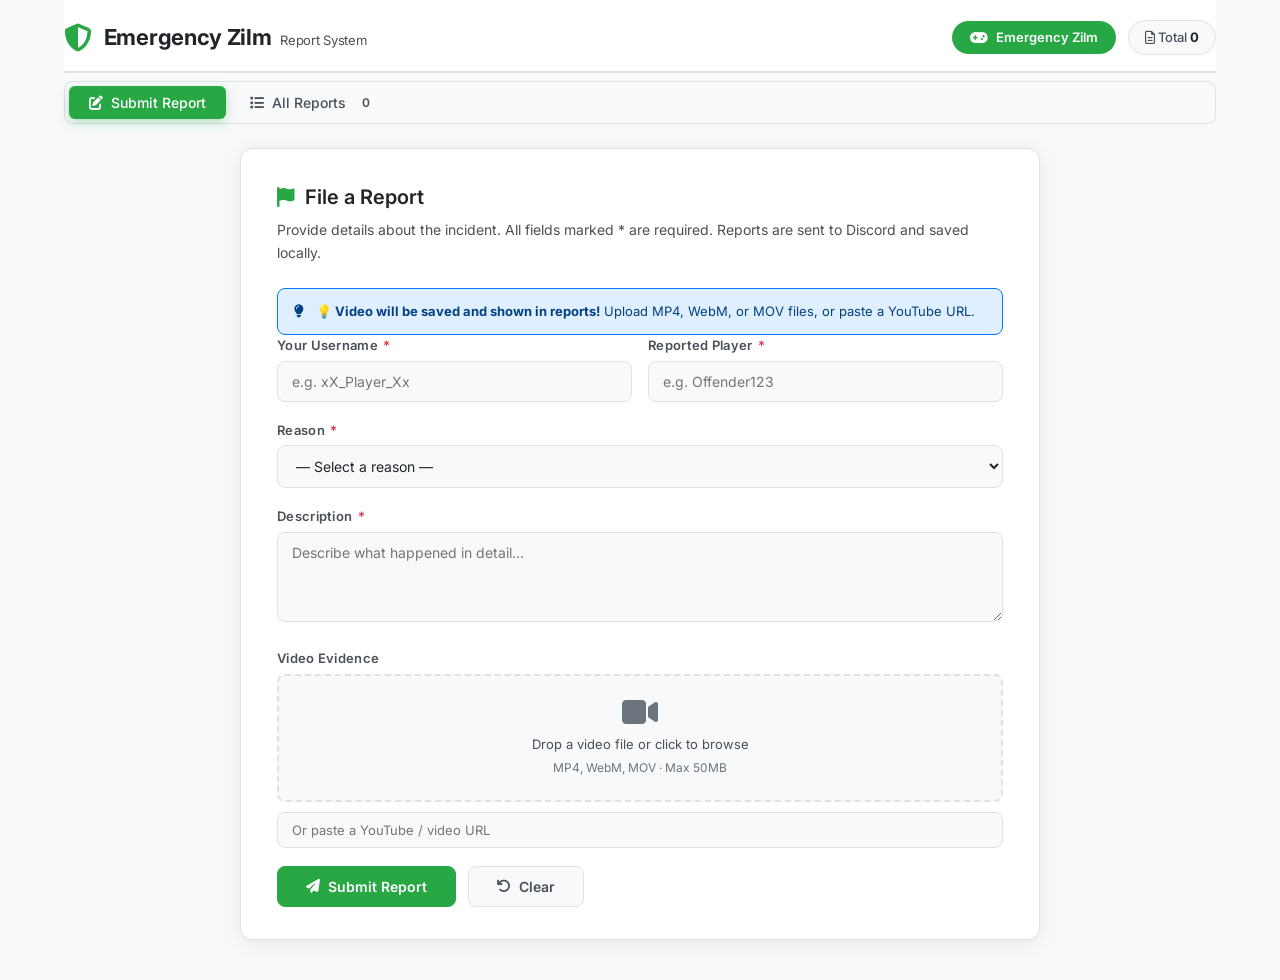
==== commit 6347f807: "Update index.html" ====
--- a/index.html
+++ b/index.html
@@ -3,7 +3,7 @@
 <head>
     <meta charset="UTF-8" />
     <meta name="viewport" content="width=device-width, initial-scale=1.0" />
-    <title>Emergency Zilm Reports</title>
+    <title>Emergency Zilm - Report System</title>
 
     <!-- Font Awesome -->
     <link rel="stylesheet" href="https://cdnjs.cloudflare.com/ajax/libs/font-awesome/6.4.0/css/all.min.css" />
@@ -11,7 +11,6 @@
     <link href="https://fonts.googleapis.com/css2?family=Inter:opsz,wght@14..32,400;14..32,500;14..32,600;14..32,700&display=swap" rel="stylesheet" />
 
     <style>
-        /* --- RESET & BASE --- */
         * {
             margin: 0;
             padding: 0;
@@ -56,6 +55,102 @@
         ::-webkit-scrollbar-thumb { background: var(--accent); border-radius: 8px; }
         ::-webkit-scrollbar-thumb:hover { background: var(--accent-dark); }
 
+        /* --- LOGIN MODAL --- */
+        .login-overlay {
+            position: fixed;
+            inset: 0;
+            background: rgba(0, 0, 0, 0.7);
+            backdrop-filter: blur(8px);
+            z-index: 9999;
+            display: none;
+            align-items: center;
+            justify-content: center;
+            padding: 20px;
+        }
+        .login-overlay.show {
+            display: flex !important;
+        }
+        .login-box {
+            background: var(--bg-primary);
+            border-radius: var(--radius);
+            padding: 48px 40px;
+            max-width: 420px;
+            width: 100%;
+            box-shadow: 0 20px 60px rgba(0, 0, 0, 0.5);
+            text-align: center;
+            animation: slideUp 0.3s ease;
+        }
+        @keyframes slideUp {
+            0% { opacity: 0; transform: translateY(30px) scale(0.95); }
+            100% { opacity: 1; transform: translateY(0) scale(1); }
+        }
+        .login-box .logo {
+            font-size: 28px;
+            font-weight: 700;
+            color: var(--text-primary);
+            margin-bottom: 4px;
+        }
+        .login-box .logo i {
+            color: var(--accent);
+            margin-right: 8px;
+        }
+        .login-box .subtitle {
+            color: var(--text-secondary);
+            font-size: 14px;
+            margin-bottom: 28px;
+        }
+        .login-box .form-group {
+            margin-bottom: 16px;
+            text-align: left;
+        }
+        .login-box .form-group label {
+            display: block;
+            font-size: 13px;
+            font-weight: 600;
+            color: var(--text-secondary);
+            margin-bottom: 4px;
+        }
+        .login-box .form-group input {
+            width: 100%;
+            padding: 11px 14px;
+            background: var(--bg-input);
+            border: 1px solid var(--border-color);
+            border-radius: var(--radius-sm);
+            color: var(--text-primary);
+            font-size: 14px;
+            outline: none;
+            transition: var(--transition);
+        }
+        .login-box .form-group input:focus {
+            border-color: var(--accent);
+            box-shadow: 0 0 0 3px rgba(40, 167, 69, 0.2);
+        }
+        .login-box .btn-primary {
+            width: 100%;
+            padding: 12px;
+            background: var(--accent);
+            color: #fff;
+            border: none;
+            border-radius: var(--radius-sm);
+            font-size: 16px;
+            font-weight: 600;
+            cursor: pointer;
+            transition: var(--transition);
+        }
+        .login-box .btn-primary:hover {
+            background: var(--accent-dark);
+            transform: translateY(-1px);
+        }
+        .login-box .error {
+            color: var(--red);
+            font-size: 13px;
+            margin-top: 12px;
+            display: none;
+        }
+        .login-box .error.show {
+            display: block;
+        }
+
         /* --- LAYOUT --- */
         .app-container {
             max-width: 1200px;
@@ -119,6 +214,27 @@
             gap: 8px;
         }
         .game-name-badge i { font-size: 14px; }
+        .logout-btn {
+            background: var(--red);
+            color: #fff;
+            border: none;
+            padding: 6px 16px;
+            border-radius: 40px;
+            font-size: 13px;
+            font-weight: 600;
+            cursor: pointer;
+            transition: var(--transition);
+            display: none;
+        }
+        .logout-btn:hover {
+            background: #c82333;
+            transform: scale(1.02);
+        }
+        .logout-btn.show {
+            display: inline-flex;
+            align-items: center;
+            gap: 6px;
+        }
 
         /* --- NAV TABS --- */
         .nav-tabs {
@@ -301,6 +417,17 @@
             transition: var(--transition);
         }
         .video-preview .remove-video:hover { background: var(--red); transform: scale(1.05); }
+
+        .video-tips {
+            background: var(--blue-bg);
+            border: 1px solid var(--blue);
+            border-radius: var(--radius-sm);
+            padding: 12px 16px;
+            margin-top: 12px;
+            font-size: 13px;
+            color: #004085;
+        }
+        .video-tips i { margin-right: 8px; }
 
         /* --- BUTTONS --- */
         .btn {
@@ -352,7 +479,7 @@
             flex-wrap: wrap;
         }
 
-        /* --- REPORTS LIST --- */
+        /* --- REPORTS LIST (ADMIN ONLY) --- */
         .reports-toolbar {
             display: flex;
             flex-wrap: wrap;
@@ -409,11 +536,11 @@
         }
         .reports-toolbar .filter-group select:focus { border-color: var(--accent); }
 
-        /* --- REPORT CARDS --- */
+        /* --- REPORT CARDS WITH FULL VIDEO --- */
         .reports-grid {
             display: grid;
-            grid-template-columns: repeat(auto-fill, minmax(340px, 1fr));
-            gap: 20px;
+            grid-template-columns: repeat(auto-fill, minmax(400px, 1fr));
+            gap: 24px;
         }
         .report-card {
             background: var(--bg-card);
@@ -491,6 +618,34 @@
             margin-bottom: 12px;
             line-height: 1.5;
         }
+
+        /* --- FULL VIDEO PLAYER IN CARD --- */
+        .report-card .video-container {
+            width: 100%;
+            margin-bottom: 12px;
+            border-radius: var(--radius-sm);
+            overflow: hidden;
+            background: #000;
+            display: none;
+            position: relative;
+        }
+        .report-card .video-container.show {
+            display: block;
+        }
+        .report-card .video-container video,
+        .report-card .video-container iframe {
+            width: 100%;
+            max-height: 280px;
+            display: block;
+            background: #000;
+        }
+        .no-video {
+            color: var(--text-muted);
+            font-size: 13px;
+            padding: 12px 0;
+            text-align: center;
+            font-style: italic;
+        }
         .report-card .card-footer {
             display: flex;
             justify-content: space-between;
@@ -508,7 +663,10 @@
             gap: 12px;
         }
         .report-card .card-footer .meta i { margin-right: 3px; }
-        .report-card .card-footer .video-indicator { color: var(--accent); }
+        .report-card .card-footer .video-indicator {
+            color: var(--accent);
+            font-weight: 500;
+        }
         .report-card .card-footer .sent-status {
             font-size: 11px;
             font-weight: 600;
@@ -523,6 +681,26 @@
             background: var(--yellow-bg);
             color: #856404;
         }
+
+        .reports-locked {
+            text-align: center;
+            padding: 80px 20px;
+            color: var(--text-secondary);
+        }
+        .reports-locked i {
+            font-size: 64px;
+            color: var(--text-muted);
+            margin-bottom: 16px;
+            opacity: 0.3;
+        }
+        .reports-locked h2 {
+            color: var(--text-primary);
+            margin-bottom: 8px;
+        }
+        .reports-locked .btn {
+            margin-top: 16px;
+        }
+
         .empty-state {
             grid-column: 1 / -1;
             text-align: center;
@@ -541,8 +719,8 @@
         .modal-overlay {
             position: fixed;
             inset: 0;
-            background: rgba(0, 0, 0, 0.5);
-            backdrop-filter: blur(4px);
+            background: rgba(0, 0, 0, 0.6);
+            backdrop-filter: blur(6px);
             z-index: 1000;
             display: none;
             align-items: center;
@@ -564,10 +742,10 @@
             overflow-y: auto;
             padding: 32px 36px;
             border: 1px solid var(--border-color);
-            box-shadow: 0 24px 64px rgba(0, 0, 0, 0.15);
-            animation: slideUp 0.25s ease;
-        }
-        @keyframes slideUp {
+            box-shadow: 0 24px 64px rgba(0, 0, 0, 0.2);
+            animation: slideUpModal 0.25s ease;
+        }
+        @keyframes slideUpModal {
             0% { opacity: 0; transform: translateY(20px) scale(0.98); }
             100% { opacity: 1; transform: translateY(0) scale(1); }
         }
@@ -621,7 +799,7 @@
         .modal-video video,
         .modal-video iframe {
             width: 100%;
-            max-height: 340px;
+            max-height: 400px;
             display: block;
         }
         .modal-actions {
@@ -674,30 +852,45 @@
             .reports-toolbar { flex-direction: column; align-items: stretch; }
             .reports-toolbar .filter-group { justify-content: stretch; }
             .reports-toolbar .filter-group select { flex: 1; }
+            .report-card .video-container video,
+            .report-card .video-container iframe {
+                max-height: 200px;
+            }
         }
         @media (max-width: 480px) {
             .app-container { padding: 0 12px 30px; }
             .modal-detail-row { flex-direction: column; gap: 2px; }
             .modal-detail-row .label { min-width: unset; }
         }
-
-        /* --- STORAGE WARNING --- */
-        .storage-warning {
-            background: var(--yellow-bg);
-            border: 1px solid var(--yellow);
-            border-radius: var(--radius-sm);
-            padding: 12px 16px;
-            margin-bottom: 16px;
-            display: none;
-            font-size: 13px;
-            color: #856404;
-        }
-        .storage-warning i {
-            margin-right: 8px;
-        }
     </style>
 </head>
 <body>
+
+    <!-- ============================================================ -->
+    <!-- LOGIN MODAL -->
+    <!-- ============================================================ -->
+    <div class="login-overlay" id="loginOverlay">
+        <div class="login-box">
+            <div class="logo">
+                <i class="fas fa-shield-alt"></i> Emergency Zilm
+            </div>
+            <p class="subtitle">Enter admin credentials to view reports</p>
+            <div id="loginForm">
+                <div class="form-group">
+                    <label>Username</label>
+                    <input type="text" id="loginUser" placeholder="Enter username" value="admin" />
+                </div>
+                <div class="form-group">
+                    <label>Password</label>
+                    <input type="password" id="loginPass" placeholder="Enter password" />
+                </div>
+                <button class="btn-primary" id="loginBtn" onclick="handleLogin()">
+                    <i class="fas fa-lock"></i> Login
+                </button>
+                <div class="error" id="loginError">❌ Invalid credentials. Try again.</div>
+            </div>
+        </div>
+    </div>
 
     <!-- ============================================================ -->
     <!-- APP -->
@@ -708,7 +901,7 @@
         <header class="app-header">
             <div class="logo">
                 <i class="fas fa-shield-alt"></i>
-                <span>Emergency Zilm <small>Reports</small></span>
+                <span>Emergency Zilm <small>Report System</small></span>
             </div>
             <div class="header-actions">
                 <span class="game-name-badge">
@@ -717,22 +910,25 @@
                 <span class="badge-total">
                     <i class="far fa-file-lines"></i> Total <strong id="totalReports">0</strong>
                 </span>
+                <button class="logout-btn" id="logoutBtn" onclick="handleLogout()">
+                    <i class="fas fa-sign-out-alt"></i> Logout
+                </button>
             </div>
         </header>
 
         <!-- NAV TABS -->
         <div class="nav-tabs" role="tablist">
-            <button class="nav-tab active" data-tab="submit" role="tab">
+            <button class="nav-tab active" data-tab="submit" role="tab" onclick="switchTab('submit')">
                 <i class="fas fa-pen-to-square"></i> Submit Report
             </button>
-            <button class="nav-tab" data-tab="reports" role="tab">
+            <button class="nav-tab" data-tab="reports" role="tab" onclick="switchTab('reports')">
                 <i class="fas fa-list"></i> All Reports
                 <span class="count" id="reportCount">0</span>
             </button>
         </div>
 
         <!-- ============================================================ -->
-        <!-- PANEL: SUBMIT -->
+        <!-- PANEL: SUBMIT (PUBLIC - EVERYONE CAN SEE) -->
         <!-- ============================================================ -->
         <section class="panel active" id="panel-submit" role="tabpanel">
             <div class="submit-wrapper">
@@ -742,15 +938,16 @@
                     </div>
                     <p class="form-subtitle">
                         Provide details about the incident. All fields marked <span class="required">*</span> are required.
-                        Reports are sent directly to Discord as simple messages.
+                        Reports are sent to Discord and saved locally.
                     </p>
 
-                    <div class="storage-warning" id="storageWarning">
-                        <i class="fas fa-exclamation-triangle"></i>
-                        <span id="storageWarningText">Storage is getting full! Video files may not be saved permanently.</span>
+                    <div class="video-tips">
+                        <i class="fas fa-lightbulb"></i>
+                        <strong>💡 Video will be saved and shown in reports!</strong> 
+                        Upload MP4, WebM, or MOV files, or paste a YouTube URL.
                     </div>
 
-                    <form id="reportForm" novalidate>
+                    <form id="reportForm" onsubmit="return false;">
                         <div class="form-row">
                             <div class="form-group">
                                 <label>Your Username <span class="required">*</span></label>
@@ -786,7 +983,7 @@
                             <div class="video-upload-area" id="videoDropZone">
                                 <i class="fas fa-video"></i>
                                 <p>Drop a video file or click to browse</p>
-                                <span class="hint">MP4, WebM, MOV · Max 50MB (or paste a YouTube URL below)</span>
+                                <span class="hint">MP4, WebM, MOV · Max 50MB</span>
                                 <input type="file" id="videoFileInput" accept="video/*" />
                             </div>
                             <div style="margin-top:10px;">
@@ -798,7 +995,7 @@
                                 />
                             </div>
                             <div class="video-preview" id="videoPreview">
-                                <button class="remove-video" id="removeVideoBtn" title="Remove video">
+                                <button class="remove-video" id="removeVideoBtn" onclick="removeVideo()" title="Remove video">
                                     <i class="fas fa-times"></i>
                                 </button>
                                 <div id="videoPlayer"></div>
@@ -809,10 +1006,10 @@
                         </div>
 
                         <div class="form-actions">
-                            <button type="submit" class="btn btn-primary" id="submitBtn">
+                            <button type="button" class="btn btn-primary" onclick="submitReport()">
                                 <i class="fas fa-paper-plane"></i> Submit Report
                             </button>
-                            <button type="reset" class="btn" id="resetFormBtn">
+                            <button type="button" class="btn" onclick="resetForm()">
                                 <i class="fas fa-undo"></i> Clear
                             </button>
                         </div>
@@ -822,41 +1019,56 @@
         </section>
 
         <!-- ============================================================ -->
-        <!-- PANEL: REPORTS -->
+        <!-- PANEL: REPORTS (ADMIN ONLY - LOCKED) -->
         <!-- ============================================================ -->
         <section class="panel" id="panel-reports" role="tabpanel">
-
-            <div class="reports-toolbar">
-                <div class="search-box">
-                    <i class="fas fa-search"></i>
-                    <input type="text" id="searchReports" placeholder="Search by player or reporter…" />
+            
+            <!-- Reports content (hidden until logged in) -->
+            <div id="reportsContent" style="display:none;">
+                <div class="reports-toolbar">
+                    <div class="search-box">
+                        <i class="fas fa-search"></i>
+                        <input type="text" id="searchReports" placeholder="Search by player or reporter…" oninput="renderReports()" />
+                    </div>
+                    <div class="filter-group">
+                        <select id="filterStatus" onchange="renderReports()">
+                            <option value="all">All Status</option>
+                            <option value="pending">Pending</option>
+                            <option value="reviewed">Reviewed</option>
+                            <option value="resolved">Resolved</option>
+                            <option value="rejected">Rejected</option>
+                        </select>
+                        <select id="filterReason" onchange="renderReports()">
+                            <option value="all">All Reasons</option>
+                            <option value="Exploiting / Hacking">Exploiting / Hacking</option>
+                            <option value="Harassment / Bullying">Harassment / Bullying</option>
+                            <option value="Inappropriate Content">Inappropriate Content</option>
+                            <option value="Scamming / Fraud">Scamming / Fraud</option>
+                            <option value="Team Griefing">Team Griefing</option>
+                            <option value="Chat Abuse">Chat Abuse</option>
+                            <option value="Other">Other</option>
+                        </select>
+                        <button class="btn btn-sm" onclick="clearFilters()">
+                            <i class="fas fa-eraser"></i> Clear
+                        </button>
+                    </div>
                 </div>
-                <div class="filter-group">
-                    <select id="filterStatus">
-                        <option value="all">All Status</option>
-                        <option value="pending">Pending</option>
-                        <option value="reviewed">Reviewed</option>
-                        <option value="resolved">Resolved</option>
-                        <option value="rejected">Rejected</option>
-                    </select>
-                    <select id="filterReason">
-                        <option value="all">All Reasons</option>
-                        <option value="Exploiting / Hacking">Exploiting / Hacking</option>
-                        <option value="Harassment / Bullying">Harassment / Bullying</option>
-                        <option value="Inappropriate Content">Inappropriate Content</option>
-                        <option value="Scamming / Fraud">Scamming / Fraud</option>
-                        <option value="Team Griefing">Team Griefing</option>
-                        <option value="Chat Abuse">Chat Abuse</option>
-                        <option value="Other">Other</option>
-                    </select>
-                    <button class="btn btn-sm" id="clearFiltersBtn">
-                        <i class="fas fa-eraser"></i> Clear
+
+                <div class="reports-grid" id="reportsGrid">
+                    <!-- Rendered by JS -->
+                </div>
+            </div>
+
+            <!-- Locked message (shown when not logged in) -->
+            <div id="reportsLocked">
+                <div class="reports-locked">
+                    <i class="fas fa-lock"></i>
+                    <h2>🔒 Reports are locked</h2>
+                    <p>You need to be an admin to view reports.</p>
+                    <button class="btn btn-primary" onclick="showLogin()">
+                        <i class="fas fa-unlock"></i> Login to View Reports
                     </button>
                 </div>
-            </div>
-
-            <div class="reports-grid" id="reportsGrid">
-                <!-- Rendered by JS -->
             </div>
         </section>
 
@@ -867,7 +1079,7 @@
     <!-- ============================================================ -->
     <div class="modal-overlay" id="detailModal">
         <div class="modal-content">
-            <button class="modal-close" id="modalCloseBtn">&times;</button>
+            <button class="modal-close" onclick="closeModal()">&times;</button>
             <div class="modal-title" id="modalTitle">Report Details</div>
             <div class="modal-sub" id="modalSub">#<span id="modalId">—</span> · <span id="modalStatusBadge">—</span></div>
 
@@ -895,16 +1107,16 @@
             </div>
 
             <div class="modal-actions" id="modalActions">
-                <button class="btn btn-sm btn-success" data-action="resolved">
+                <button class="btn btn-sm btn-success" data-action="resolved" onclick="handleAction('resolved')">
                     <i class="fas fa-check"></i> Resolve
                 </button>
-                <button class="btn btn-sm" data-action="reviewed" style="border-color:var(--blue);color:var(--blue);">
+                <button class="btn btn-sm" data-action="reviewed" onclick="handleAction('reviewed')" style="border-color:var(--blue);color:var(--blue);">
                     <i class="fas fa-eye"></i> Mark Reviewed
                 </button>
-                <button class="btn btn-sm btn-danger" data-action="rejected">
+                <button class="btn btn-sm btn-danger" data-action="rejected" onclick="handleAction('rejected')">
                     <i class="fas fa-times"></i> Reject
                 </button>
-                <button class="btn btn-sm btn-danger" data-action="delete" style="background:transparent;border-color:var(--red);color:var(--red);margin-left:auto;">
+                <button class="btn btn-sm btn-danger" data-action="delete" onclick="handleAction('delete')" style="background:transparent;border-color:var(--red);color:var(--red);margin-left:auto;">
                     <i class="fas fa-trash-can"></i> Delete
                 </button>
             </div>
@@ -917,742 +1129,629 @@
     <div class="toast-container" id="toastContainer"></div>
 
     <!-- ============================================================ -->
-    <!-- JAVASCRIPT -->
+    <!-- JAVASCRIPT - ALL FUNCTIONS WITH INLINE ONCLICK -->
     <!-- ============================================================ -->
     <script>
-        (function() {
-            'use strict';
-
-            // ============================
-            // CONFIG
-            // ============================
-            const WEBHOOK_URL = 'https://discord.com/api/webhooks/1526276290800521387/Z29013n485OYko_2jkR_YeHFKKmhybholdN-o3DKTMuzCn3QzWJHKyKtTix3Adughodg';
+        // ============================================================
+        // CONFIG
+        // ============================================================
+        const WEBHOOK_URL = 'https://discord.com/api/webhooks/1526276290800521387/Z29013n485OYko_2jkR_YeHFKKmhybholdN-o3DKTMuzCn3QzWJHKyKtTix3Adughodg';
+        const ADMIN_USER = 'admin';
+        const ADMIN_PASS = 'emzdev';
+        const STORAGE_KEY = 'emergencyZilmReports';
+
+        // ============================================================
+        // GLOBAL STATE
+        // ============================================================
+        let isLoggedIn = false;
+        let reports = [];
+        let nextId = 1;
+        let currentModalId = null;
+        let currentVideoType = 'none';
+        let currentVideoData = '';
+        let currentVideoName = '';
+        let currentVideoSize = 0;
+
+        // ============================================================
+        // LOGIN FUNCTIONS
+        // ============================================================
+        function handleLogin() {
+            const username = document.getElementById('loginUser').value.trim();
+            const password = document.getElementById('loginPass').value.trim();
             
-            // ============================
-            // STORAGE HELPER WITH QUOTA CHECK
-            // ============================
-            function checkStorageQuota() {
-                try {
-                    const testKey = '__storage_test__';
-                    localStorage.setItem(testKey, 'test');
-                    localStorage.removeItem(testKey);
-                    return { available: true };
-                } catch (e) {
-                    if (e.name === 'QuotaExceededError' || e.code === 22) {
-                        return { available: false, error: 'Storage quota exceeded' };
-                    }
-                    return { available: true };
-                }
-            }
-
-            function safeSetItem(key, value) {
-                try {
-                    localStorage.setItem(key, value);
-                    return { success: true };
-                } catch (e) {
-                    if (e.name === 'QuotaExceededError' || e.code === 22) {
-                        return { success: false, error: 'Storage quota exceeded. Video files are not saved.' };
-                    }
-                    throw e;
-                }
-            }
-
-            // ============================
-            // DATA LAYER (local storage) - FIXED: NO VIDEO DATA STORED
-            // ============================
-            const STORAGE_KEY = 'gameReportsData';
-            let reports = [];
-            let nextId = 1;
-            let currentModalId = null;
-
-            function loadData() {
-                try {
-                    const raw = localStorage.getItem(STORAGE_KEY);
-                    if (raw) {
-                        const parsed = JSON.parse(raw);
-                        // Filter out reports that might have video data (clean up)
-                        reports = (parsed.reports || []).map(r => {
-                            // Remove videoUrl if it's too large (data URL)
-                            if (r.videoUrl && r.videoUrl.startsWith('data:')) {
-                                r.videoUrl = '';
-                                r.videoType = 'none';
-                                r.videoFileName = r.videoFileName || 'Video (not saved)';
-                            }
-                            return r;
-                        });
-                        nextId = parsed.nextId || 1;
-                    } else {
-                        reports = [];
-                        nextId = 1;
-                    }
-                } catch (_) {
+            if (username === ADMIN_USER && password === ADMIN_PASS) {
+                sessionStorage.setItem('ezAdminSession', 'true');
+                isLoggedIn = true;
+                document.getElementById('loginOverlay').classList.remove('show');
+                document.getElementById('logoutBtn').classList.add('show');
+                document.getElementById('reportsLocked').style.display = 'none';
+                document.getElementById('reportsContent').style.display = 'block';
+                document.getElementById('loginError').classList.remove('show');
+                loadData();
+                renderReports();
+                showToast('✅ Welcome, Admin!', 'success');
+            } else {
+                document.getElementById('loginError').classList.add('show');
+            }
+        }
+
+        function handleLogout() {
+            sessionStorage.removeItem('ezAdminSession');
+            isLoggedIn = false;
+            document.getElementById('logoutBtn').classList.remove('show');
+            document.getElementById('reportsLocked').style.display = 'block';
+            document.getElementById('reportsContent').style.display = 'none';
+            showToast('👋 Logged out successfully', 'info');
+        }
+
+        function showLogin() {
+            document.getElementById('loginOverlay').classList.add('show');
+            document.getElementById('loginUser').focus();
+        }
+
+        // Enter key support
+        document.getElementById('loginPass').addEventListener('keydown', function(e) {
+            if (e.key === 'Enter') handleLogin();
+        });
+        document.getElementById('loginUser').addEventListener('keydown', function(e) {
+            if (e.key === 'Enter') document.getElementById('loginPass').focus();
+        });
+
+        // Close login on outside click
+        document.getElementById('loginOverlay').addEventListener('click', function(e) {
+            if (e.target === this) this.classList.remove('show');
+        });
+
+        // ============================================================
+        // DATA FUNCTIONS
+        // ============================================================
+        function loadData() {
+            try {
+                const raw = localStorage.getItem(STORAGE_KEY);
+                if (raw) {
+                    const parsed = JSON.parse(raw);
+                    reports = parsed.reports || [];
+                    nextId = parsed.nextId || 1;
+                } else {
                     reports = [];
                     nextId = 1;
                 }
-                reports.forEach(r => { if (!r.id) r.id = nextId++; });
-                saveData();
-            }
-
-            function saveData() {
-                // Clean data before saving - remove large video data
+            } catch (_) {
+                reports = [];
+                nextId = 1;
+            }
+            reports.forEach(r => {
+                if (!r.id) r.id = nextId++;
+            });
+        }
+
+        function saveData() {
+            try {
                 const cleanReports = reports.map(r => {
                     const clean = { ...r };
-                    // Don't store video data URLs in localStorage
-                    if (clean.videoUrl && clean.videoUrl.startsWith('data:')) {
+                    if (clean.videoUrl && clean.videoUrl.startsWith('data:') && clean.videoUrl.length > 500000) {
                         clean.videoUrl = '';
                         clean.videoType = 'none';
-                        clean.videoFileName = clean.videoFileName || 'Video (not saved)';
+                        clean.videoFileName = clean.videoFileName || 'Video (large file, not saved)';
                     }
                     return clean;
                 });
-                
-                const data = JSON.stringify({ reports: cleanReports, nextId });
-                const result = safeSetItem(STORAGE_KEY, data);
-                
-                if (!result.success) {
-                    showStorageWarning(true, result.error);
-                    // Try to save without any video data at all
-                    const emergencyData = JSON.stringify({ 
-                        reports: cleanReports.map(r => {
-                            const minimal = { ...r };
-                            delete minimal.videoUrl;
-                            delete minimal.videoType;
-                            delete minimal.videoFileName;
-                            delete minimal.videoSize;
-                            return minimal;
-                        }), 
-                        nextId 
-                    });
-                    try {
-                        localStorage.setItem(STORAGE_KEY, emergencyData);
-                    } catch (e) {
-                        console.error('Failed to save even minimal data:', e);
+                localStorage.setItem(STORAGE_KEY, JSON.stringify({ reports: cleanReports, nextId }));
+            } catch (e) {
+                console.warn('Storage quota exceeded:', e);
+            }
+        }
+
+        // ============================================================
+        // HELPERS
+        // ============================================================
+        function formatDate(iso) {
+            if (!iso) return '—';
+            try { return new Date(iso).toLocaleString('en-US', { dateStyle: 'medium', timeStyle: 'short' }); } catch (_) { return iso; }
+        }
+
+        function getStatusBadge(status) {
+            const map = {
+                pending: '<span class="badge-status pending"><span class="status-dot pending"></span>Pending</span>',
+                reviewed: '<span class="badge-status reviewed"><span class="status-dot reviewed"></span>Reviewed</span>',
+                resolved: '<span class="badge-status resolved"><span class="status-dot resolved"></span>Resolved</span>',
+                rejected: '<span class="badge-status rejected"><span class="status-dot rejected"></span>Rejected</span>',
+            };
+            return map[status] || map.pending;
+        }
+
+        function getStatusText(status) {
+            const map = { pending: 'Pending', reviewed: 'Reviewed', resolved: 'Resolved', rejected: 'Rejected' };
+            return map[status] || 'Pending';
+        }
+
+        function escapeHtml(text) {
+            if (!text) return '';
+            const div = document.createElement('div');
+            div.textContent = text;
+            return div.innerHTML;
+        }
+
+        function getEmbedUrl(url) {
+            if (!url) return '';
+            if (url.includes('watch?v=')) {
+                const vid = url.split('v=')[1]?.split('&')[0];
+                if (vid) return `https://www.youtube.com/embed/${vid}`;
+            } else if (url.includes('youtu.be/')) {
+                const vid = url.split('youtu.be/')[1]?.split('?')[0];
+                if (vid) return `https://www.youtube.com/embed/${vid}`;
+            } else if (url.includes('youtube.com/embed/')) {
+                return url;
+            }
+            return url;
+        }
+
+        // ============================================================
+        // SEND TO DISCORD
+        // ============================================================
+        async function sendReportToDiscord(report) {
+            let message = `🚨 **NEW REPORT from Emergency Zilm**\n\n`;
+            message += `👤 **Reporter:** ${report.reporter}\n`;
+            message += `🎯 **Reported Player:** ${report.reported}\n`;
+            message += `📋 **Reason:** ${report.reason}\n`;
+            message += `📝 **Description:** ${report.description || 'No description provided.'}\n\n`;
+            
+            if (report.videoUrl) {
+                if (report.videoType === 'youtube') {
+                    message += `🎬 **Video Evidence:** ${report.videoUrl}\n`;
+                } else if (report.videoType === 'file') {
+                    const fileName = report.videoFileName || 'video.mp4';
+                    const fileSize = report.videoSize ? `${(report.videoSize / 1024).toFixed(1)}KB` : 'Unknown size';
+                    message += `🎬 **Video Attached:** ${fileName} (${fileSize})\n`;
+                }
+            } else {
+                message += `🎬 **Video Evidence:** No video attached\n`;
+            }
+            
+            message += `\n🆔 **Report ID:** #${report.id}`;
+            message += `\n📊 **Status:** Pending`;
+            message += `\n🕐 **Reported at:** ${new Date().toISOString().replace('T', ' ').slice(0, 19)}`;
+
+            try {
+                const response = await fetch(WEBHOOK_URL, {
+                    method: 'POST',
+                    headers: { 'Content-Type': 'application/json' },
+                    body: JSON.stringify({ content: message })
+                });
+                if (!response.ok) {
+                    throw new Error(`Discord returned ${response.status}`);
+                }
+                return { success: true };
+            } catch (error) {
+                console.error('Discord send failed:', error);
+                return { success: false, error: error.message };
+            }
+        }
+
+        // ============================================================
+        // RENDER REPORTS
+        // ============================================================
+        function renderReports() {
+            if (!isLoggedIn) return;
+
+            const grid = document.getElementById('reportsGrid');
+            const search = document.getElementById('searchReports').value.toLowerCase().trim();
+            const statusFilter = document.getElementById('filterStatus').value;
+            const reasonFilter = document.getElementById('filterReason').value;
+
+            let filtered = reports.filter(r => {
+                const matchSearch = (r.reporter || '').toLowerCase().includes(search) ||
+                    (r.reported || '').toLowerCase().includes(search);
+                const matchStatus = statusFilter === 'all' || r.status === statusFilter;
+                const matchReason = reasonFilter === 'all' || r.reason === reasonFilter;
+                return matchSearch && matchStatus && matchReason;
+            });
+
+            filtered.sort((a, b) => new Date(b.createdAt) - new Date(a.createdAt));
+
+            if (filtered.length === 0) {
+                grid.innerHTML = `
+                    <div class="empty-state">
+                        <i class="fas fa-inbox"></i>
+                        <h3>No reports found</h3>
+                        <p>${reports.length === 0 ? 'Submit your first report using the form above.' : 'Try adjusting your filters.'}</p>
+                    </div>
+                `;
+            } else {
+                grid.innerHTML = filtered.map(r => {
+                    const sentStatus = r.discordSent ?
+                        '<span class="sent-status sent"><i class="fas fa-check-circle"></i> Sent to Discord</span>' :
+                        '<span class="sent-status pending"><i class="fas fa-clock"></i> Pending send</span>';
+
+                    let videoHTML = '';
+                    let hasVideo = false;
+                    
+                    if (r.videoUrl && r.videoType === 'youtube') {
+                        const embed = getEmbedUrl(r.videoUrl);
+                        videoHTML = `<iframe src="${embed}" frameborder="0" allowfullscreen></iframe>`;
+                        hasVideo = true;
+                    } else if (r.videoUrl && r.videoType === 'file') {
+                        videoHTML = `<video controls src="${r.videoUrl}" preload="metadata"></video>`;
+                        hasVideo = true;
                     }
+
+                    return `
+                    <div class="report-card" onclick="openModal(${r.id})">
+                        <div class="card-header">
+                            <div class="players">
+                                <span class="reporter">${escapeHtml(r.reporter)}</span>
+                                <span class="arrow"><i class="fas fa-arrow-right"></i></span>
+                                <span class="reported">${escapeHtml(r.reported)}</span>
+                            </div>
+                            ${getStatusBadge(r.status)}
+                        </div>
+                        <div class="card-reason">
+                            <strong>${escapeHtml(r.reason)}</strong>
+                        </div>
+                        <div class="card-desc">${escapeHtml(r.description)}</div>
+                        
+                        ${hasVideo ? `<div class="video-container show">${videoHTML}</div>` : `<div class="no-video">📹 No video attached</div>`}
+                        
+                        <div class="card-footer">
+                            <div class="meta">
+                                <span><i class="far fa-calendar"></i> ${formatDate(r.createdAt)}</span>
+                                ${hasVideo ? `<span class="video-indicator"><i class="fas fa-video"></i> Video</span>` : ''}
+                            </div>
+                            ${sentStatus}
+                        </div>
+                        ${!r.discordSent ? `<div style="margin-top:8px;text-align:right;"><button class="btn btn-sm retry-btn" onclick="event.stopPropagation();retryDiscord(${r.id})" style="color:var(--blue);border-color:var(--blue);"><i class="fas fa-redo"></i> Retry Discord</button></div>` : ''}
+                    </div>
+                `}).join('');
+            }
+
+            document.getElementById('totalReports').textContent = reports.length;
+            document.getElementById('reportCount').textContent = reports.length;
+        }
+
+        // ============================================================
+        // RETRY DISCORD
+        // ============================================================
+        async function retryDiscord(id) {
+            const report = reports.find(r => r.id === id);
+            if (!report) return;
+
+            const result = await sendReportToDiscord(report);
+            if (result.success) {
+                report.discordSent = true;
+                saveData();
+                renderReports();
+                showToast(`✅ Report #${id} sent to Discord!`, 'success');
+            } else {
+                showToast(`❌ Failed: ${result.error}`, 'error');
+            }
+        }
+
+        // ============================================================
+        // MODAL
+        // ============================================================
+        function openModal(id) {
+            if (!isLoggedIn) return;
+            const r = reports.find(x => x.id === id);
+            if (!r) return;
+            currentModalId = id;
+
+            const modal = document.getElementById('detailModal');
+            document.getElementById('modalId').textContent = r.id;
+            document.getElementById('modalReporter').textContent = r.reporter || '—';
+            document.getElementById('modalReported').textContent = r.reported || '—';
+            document.getElementById('modalReason').textContent = r.reason || '—';
+            document.getElementById('modalDesc').textContent = r.description || '—';
+            document.getElementById('modalStatusBadge').innerHTML = getStatusBadge(r.status);
+            document.getElementById('modalTitle').textContent = `Report #${r.id}`;
+            document.getElementById('modalSub').innerHTML = `#${r.id} · ${getStatusBadge(r.status)} · ${formatDate(r.createdAt)}`;
+
+            const videoContainer = document.getElementById('modalVideoContainer');
+            const player = document.getElementById('modalVideoPlayer');
+            
+            if (r.videoUrl && r.videoType === 'youtube') {
+                videoContainer.style.display = 'block';
+                const embed = getEmbedUrl(r.videoUrl);
+                player.innerHTML = `<iframe src="${embed}" frameborder="0" allowfullscreen style="width:100%;height:400px;"></iframe>`;
+            } else if (r.videoUrl && r.videoType === 'file') {
+                videoContainer.style.display = 'block';
+                player.innerHTML = `<video controls src="${r.videoUrl}" style="width:100%;max-height:400px;"></video>`;
+            } else {
+                videoContainer.style.display = 'none';
+                player.innerHTML = '';
+            }
+
+            document.querySelectorAll('#modalActions [data-action]').forEach(btn => {
+                btn.dataset.reportId = r.id;
+            });
+
+            modal.classList.add('open');
+            document.body.style.overflow = 'hidden';
+        }
+
+        function closeModal() {
+            document.getElementById('detailModal').classList.remove('open');
+            document.body.style.overflow = '';
+            currentModalId = null;
+        }
+
+        // ============================================================
+        // MODAL ACTIONS
+        // ============================================================
+        function handleAction(action) {
+            if (!isLoggedIn) return;
+            const id = currentModalId;
+            if (!id) return;
+
+            const report = reports.find(r => r.id === id);
+            if (!report) return;
+
+            if (action === 'delete') {
+                if (!confirm(`Delete report #${id}? This cannot be undone.`)) return;
+                reports = reports.filter(r => r.id !== id);
+                saveData();
+                closeModal();
+                renderReports();
+                showToast(`Report #${id} deleted.`, 'info');
+                return;
+            }
+
+            if (action === 'resolved' || action === 'reviewed' || action === 'rejected') {
+                report.status = action;
+                saveData();
+                closeModal();
+                renderReports();
+                showToast(`Report #${id} marked as ${getStatusText(action)}.`, 'success');
+            }
+        }
+
+        // ============================================================
+        // FORM FUNCTIONS
+        // ============================================================
+        function updateVideoPreview(type, data, file = null) {
+            currentVideoType = type;
+            currentVideoData = data;
+
+            if (!data) {
+                document.getElementById('videoPreview').classList.remove('show');
+                document.getElementById('videoPlayer').innerHTML = '';
+                document.getElementById('videoInfo').style.display = 'none';
+                return;
+            }
+
+            document.getElementById('videoPreview').classList.add('show');
+
+            if (type === 'youtube') {
+                const embed = getEmbedUrl(data);
+                document.getElementById('videoPlayer').innerHTML = `<iframe src="${embed}" frameborder="0" allowfullscreen style="width:100%;height:220px;"></iframe>`;
+                document.getElementById('videoInfo').style.display = 'block';
+                document.getElementById('videoInfoText').innerHTML = `✅ YouTube video: <a href="${data}" target="_blank">${data}</a>`;
+                document.getElementById('videoInfoText').style.color = 'var(--green)';
+            } else if (type === 'file' && file) {
+                document.getElementById('videoPlayer').innerHTML = `<video controls src="${data}" style="width:100%;max-height:220px;"></video>`;
+                currentVideoName = file.name;
+                currentVideoSize = file.size;
+                const extension = file.name.split('.').pop().toLowerCase();
+                const isMP4 = extension === 'mp4';
+                document.getElementById('videoInfo').style.display = 'block';
+                document.getElementById('videoInfoText').innerHTML = `
+                    📹 File: <strong>${file.name}</strong> (${(file.size / 1024).toFixed(1)} KB) 
+                    ${isMP4 ? '✅ MP4 format' : `⚠️ ${extension.toUpperCase()} format`}
+                `;
+                document.getElementById('videoInfoText').style.color = isMP4 ? 'var(--green)' : 'var(--orange)';
+            }
+        }
+
+        function removeVideo() {
+            updateVideoPreview('none', '');
+            document.getElementById('videoFileInput').value = '';
+            document.getElementById('videoUrlInput').value = '';
+            document.getElementById('videoInfo').style.display = 'none';
+            showToast('Video removed.', 'info');
+        }
+
+        function resetForm() {
+            document.getElementById('reportForm').reset();
+            removeVideo();
+            showToast('Form cleared.', 'info');
+        }
+
+        async function submitReport() {
+            const reporter = document.getElementById('reporterName').value.trim();
+            const reported = document.getElementById('reportedPlayer').value.trim();
+            const reason = document.getElementById('reasonSelect').value;
+            const desc = document.getElementById('reportDesc').value.trim();
+
+            if (!reporter || !reported || !reason || !desc) {
+                showToast('Please fill in all required fields.', 'error');
+                return;
+            }
+
+            const newReport = {
+                id: nextId++,
+                reporter,
+                reported,
+                reason,
+                description: desc,
+                status: 'pending',
+                videoType: currentVideoType,
+                videoUrl: currentVideoData,
+                videoFileName: currentVideoName,
+                videoSize: currentVideoSize,
+                createdAt: new Date().toISOString(),
+                discordSent: false
+            };
+
+            const submitBtn = document.querySelector('#panel-submit .btn-primary');
+            submitBtn.disabled = true;
+            submitBtn.innerHTML = '<i class="fas fa-spinner fa-spin"></i> Saving...';
+
+            try {
+                const result = await sendReportToDiscord(newReport);
+                if (result.success) newReport.discordSent = true;
+
+                reports.push(newReport);
+                saveData();
+                renderReports();
+
+                resetForm();
+                showToast(`✅ Report #${newReport.id} saved${result.success ? ' and sent to Discord!' : '! Discord send failed, will retry later.'}`, 
+                    result.success ? 'success' : 'info');
+            } catch (error) {
+                showToast(`❌ Error: ${error.message}`, 'error');
+            } finally {
+                submitBtn.disabled = false;
+                submitBtn.innerHTML = '<i class="fas fa-paper-plane"></i> Submit Report';
+            }
+        }
+
+        // ============================================================
+        // VIDEO INPUT HANDLING
+        // ============================================================
+        document.getElementById('videoFileInput').addEventListener('change', function(e) {
+            const file = this.files[0];
+            if (!file) return;
+            if (!file.type.startsWith('video/')) {
+                showToast('Please select a valid video file.', 'error');
+                this.value = '';
+                return;
+            }
+            if (file.size > 50 * 1024 * 1024) {
+                showToast('File too large (max 50MB).', 'error');
+                this.value = '';
+                return;
+            }
+
+            const reader = new FileReader();
+            reader.onload = function(ev) {
+                const dataUrl = ev.target.result;
+                updateVideoPreview('file', dataUrl, file);
+                document.getElementById('videoUrlInput').value = '';
+                showToast('Video attached!', 'success');
+            };
+            reader.readAsDataURL(file);
+        });
+
+        document.getElementById('videoUrlInput').addEventListener('input', function() {
+            const val = this.value.trim();
+            if (val) {
+                if (val.startsWith('http://') || val.startsWith('https://')) {
+                    updateVideoPreview('youtube', val);
+                    document.getElementById('videoFileInput').value = '';
                 } else {
-                    showStorageWarning(false);
+                    updateVideoPreview('youtube', val);
                 }
-            }
-
-            function showStorageWarning(show, message = '') {
-                const warning = document.getElementById('storageWarning');
-                const text = document.getElementById('storageWarningText');
-                if (show) {
-                    warning.style.display = 'block';
-                    text.textContent = message || '⚠️ Storage is full! Video files will NOT be saved. Only text reports will be stored.';
-                } else {
-                    warning.style.display = 'none';
+            } else {
+                if (currentVideoType === 'youtube') {
+                    updateVideoPreview('none', '');
                 }
             }
-
-            // ============================
-            // HELPERS
-            // ============================
-            function formatDate(iso) {
-                if (!iso) return '—';
-                try { return new Date(iso).toLocaleString('en-US', { dateStyle: 'medium', timeStyle: 'short' }); } catch (_) { return iso; }
-            }
-
-            function getStatusBadge(status) {
-                const map = {
-                    pending: '<span class="badge-status pending"><span class="status-dot pending"></span>Pending</span>',
-                    reviewed: '<span class="badge-status reviewed"><span class="status-dot reviewed"></span>Reviewed</span>',
-                    resolved: '<span class="badge-status resolved"><span class="status-dot resolved"></span>Resolved</span>',
-                    rejected: '<span class="badge-status rejected"><span class="status-dot rejected"></span>Rejected</span>',
-                };
-                return map[status] || map.pending;
-            }
-
-            function getStatusText(status) {
-                const map = { pending: 'Pending', reviewed: 'Reviewed', resolved: 'Resolved', rejected: 'Rejected' };
-                return map[status] || 'Pending';
-            }
-
-            function escapeHtml(text) {
-                if (!text) return '';
-                const div = document.createElement('div');
-                div.textContent = text;
-                return div.innerHTML;
-            }
-
-            // ============================
-            // SEND TO DISCORD - SIMPLE TEXT MESSAGE
-            // ============================
-            async function sendReportToDiscord(report) {
-                let message = `🚨 **NEW REPORT from Emergency Zilm**\n\n`;
-                message += `👤 **Reporter:** ${report.reporter}\n`;
-                message += `🎯 **Reported Player:** ${report.reported}\n`;
-                message += `📋 **Reason:** ${report.reason}\n`;
-                message += `📝 **Description:** ${report.description || 'No description provided.'}\n\n`;
-                
-                if (report.videoUrl) {
-                    if (report.videoType === 'youtube') {
-                        message += `🎬 **Video Evidence:** ${report.videoUrl}\n`;
-                    } else if (report.videoType === 'file') {
-                        const fileName = report.videoFileName || 'video.mp4';
-                        const fileSize = report.videoSize ? `${(report.videoSize / 1024).toFixed(1)}KB` : 'Unknown size';
-                        message += `🎬 **Video Attached:** ${fileName} (${fileSize}) - View in the report dashboard\n`;
-                    }
-                } else {
-                    message += `🎬 **Video Evidence:** No video attached\n`;
-                }
-                
-                message += `\n🆔 **Report ID:** #${report.id}`;
-                message += `\n📊 **Status:** Pending`;
-                message += `\n🕐 **Reported at:** ${new Date().toISOString().replace('T', ' ').slice(0, 19)}`;
-
-                try {
-                    const response = await fetch(WEBHOOK_URL, {
-                        method: 'POST',
-                        headers: {
-                            'Content-Type': 'application/json',
-                        },
-                        body: JSON.stringify({ content: message })
-                    });
-
-                    if (!response.ok) {
-                        const errorText = await response.text();
-                        throw new Error(`Discord returned ${response.status}: ${errorText}`);
-                    }
-
-                    return { success: true, status: response.status };
-                } catch (error) {
-                    console.error('Failed to send to Discord:', error);
-                    return { success: false, error: error.message };
-                }
-            }
-
-            // ============================
-            // RENDER REPORTS
-            // ============================
-            function renderReports() {
-                const grid = document.getElementById('reportsGrid');
-                const search = document.getElementById('searchReports').value.toLowerCase().trim();
-                const statusFilter = document.getElementById('filterStatus').value;
-                const reasonFilter = document.getElementById('filterReason').value;
-
-                let filtered = reports.filter(r => {
-                    const matchSearch = r.reporter.toLowerCase().includes(search) ||
-                        r.reported.toLowerCase().includes(search);
-                    const matchStatus = statusFilter === 'all' || r.status === statusFilter;
-                    const matchReason = reasonFilter === 'all' || r.reason === reasonFilter;
-                    return matchSearch && matchStatus && matchReason;
-                });
-
-                filtered.sort((a, b) => new Date(b.createdAt) - new Date(a.createdAt));
-
-                if (filtered.length === 0) {
-                    grid.innerHTML = `
-                        <div class="empty-state">
-                            <i class="fas fa-inbox"></i>
-                            <h3>No reports found</h3>
-                            <p>${reports.length === 0 ? 'Submit your first report using the form above.' : 'Try adjusting your filters.'}</p>
-                        </div>
-                    `;
-                } else {
-                    grid.innerHTML = filtered.map(r => {
-                        const sentStatus = r.discordSent ?
-                            '<span class="sent-status sent"><i class="fas fa-check-circle"></i> Sent to Discord</span>' :
-                            '<span class="sent-status pending"><i class="fas fa-clock"></i> Pending send</span>';
-
-                        const hasVideo = r.videoFileName && !r.videoFileName.includes('not saved');
-                        const videoLabel = hasVideo ? r.videoFileName : (r.videoUrl && !r.videoUrl.startsWith('data:') ? 'Video' : '');
-
-                        return `
-                        <div class="report-card" data-id="${r.id}">
-                            <div class="card-header">
-                                <div class="players">
-                                    <span class="reporter">${escapeHtml(r.reporter)}</span>
-                                    <span class="arrow"><i class="fas fa-arrow-right"></i></span>
-                                    <span class="reported">${escapeHtml(r.reported)}</span>
-                                </div>
-                                ${getStatusBadge(r.status)}
-                            </div>
-                            <div class="card-reason">
-                                <strong>${escapeHtml(r.reason)}</strong>
-                            </div>
-                            <div class="card-desc">${escapeHtml(r.description)}</div>
-                            <div class="card-footer">
-                                <div class="meta">
-                                    <span><i class="far fa-calendar"></i> ${formatDate(r.createdAt)}</span>
-                                    ${videoLabel ? `<span class="video-indicator"><i class="fas fa-video"></i> ${escapeHtml(videoLabel)}</span>` : ''}
-                                    ${!r.videoUrl && r.videoFileName && r.videoFileName.includes('not saved') ? `<span style="color:var(--orange);font-size:11px;">⚠️ Video not saved</span>` : ''}
-                                </div>
-                                ${sentStatus}
-                            </div>
-                            ${!r.discordSent ? `<div style="margin-top:8px;text-align:right;"><button class="btn btn-sm retry-btn" data-id="${r.id}" style="color:var(--blue);border-color:var(--blue);"><i class="fas fa-redo"></i> Retry Discord</button></div>` : ''}
-                        </div>
-                    `}).join('');
-
-                    grid.querySelectorAll('.report-card').forEach(card => {
-                        card.addEventListener('click', function(e) {
-                            if (e.target.closest('.retry-btn')) return;
-                            const id = parseInt(this.dataset.id);
-                            openModal(id);
-                        });
-                    });
-
-                    grid.querySelectorAll('.retry-btn').forEach(btn => {
-                        btn.addEventListener('click', async function(e) {
-                            e.stopPropagation();
-                            const id = parseInt(this.dataset.id);
-                            const report = reports.find(r => r.id === id);
-                            if (!report) return;
-
-                            this.disabled = true;
-                            this.innerHTML = '<i class="fas fa-spinner fa-spin"></i> Sending...';
-
-                            const result = await sendReportToDiscord(report);
-                            if (result.success) {
-                                report.discordSent = true;
-                                saveData();
-                                renderReports();
-                                showToast(`✅ Report #${id} sent to Discord!`, 'success');
-                            } else {
-                                showToast(`❌ Failed: ${result.error}`, 'error');
-                                this.disabled = false;
-                                this.innerHTML = '<i class="fas fa-redo"></i> Retry Discord';
-                            }
-                        });
-                    });
-                }
-
-                document.getElementById('totalReports').textContent = reports.length;
-                document.getElementById('reportCount').textContent = reports.length;
-            }
-
-            // ============================
-            // MODAL
-            // ============================
-            function openModal(id) {
-                const r = reports.find(x => x.id === id);
-                if (!r) return;
-                currentModalId = id;
-
-                const modal = document.getElementById('detailModal');
-                document.getElementById('modalId').textContent = r.id;
-                document.getElementById('modalReporter').textContent = r.reporter || '—';
-                document.getElementById('modalReported').textContent = r.reported || '—';
-                document.getElementById('modalReason').textContent = r.reason || '—';
-                document.getElementById('modalDesc').textContent = r.description || '—';
-                document.getElementById('modalStatusBadge').innerHTML = getStatusBadge(r.status);
-                document.getElementById('modalTitle').textContent = `Report #${r.id}`;
-                document.getElementById('modalSub').innerHTML =
-                    `#${r.id} · ${getStatusBadge(r.status)} · ${formatDate(r.createdAt)}`;
-
-                const videoContainer = document.getElementById('modalVideoContainer');
-                const player = document.getElementById('modalVideoPlayer');
-                // Only show video if we have a valid URL that's not a data URL
-                if (r.videoUrl && r.videoType === 'youtube') {
-                    videoContainer.style.display = 'block';
-                    let embed = r.videoUrl;
-                    if (r.videoUrl.includes('watch?v=')) {
-                        const vid = r.videoUrl.split('v=')[1]?.split('&')[0];
-                        if (vid) embed = `https://www.youtube.com/embed/${vid}`;
-                    } else if (r.videoUrl.includes('youtu.be/')) {
-                        const vid = r.videoUrl.split('youtu.be/')[1]?.split('?')[0];
-                        if (vid) embed = `https://www.youtube.com/embed/${vid}`;
-                    }
-                    player.innerHTML = `<iframe src="${embed}" frameborder="0" allowfullscreen style="width:100%;height:300px;"></iframe>`;
-                } else {
-                    videoContainer.style.display = 'none';
-                    player.innerHTML = '';
-                }
-
-                document.querySelectorAll('#modalActions [data-action]').forEach(btn => {
-                    btn.dataset.reportId = r.id;
-                });
-
-                modal.classList.add('open');
-                document.body.style.overflow = 'hidden';
-            }
-
-            function closeModal() {
-                document.getElementById('detailModal').classList.remove('open');
-                document.body.style.overflow = '';
-                currentModalId = null;
-            }
-
-            // ============================
-            // FORM HANDLING
-            // ============================
-            const form = document.getElementById('reportForm');
-            const videoFileInput = document.getElementById('videoFileInput');
-            const videoUrlInput = document.getElementById('videoUrlInput');
-            const videoPreview = document.getElementById('videoPreview');
-            const videoPlayer = document.getElementById('videoPlayer');
-            const removeVideoBtn = document.getElementById('removeVideoBtn');
-            const dropZone = document.getElementById('videoDropZone');
-            const submitBtn = document.getElementById('submitBtn');
-            const videoInfo = document.getElementById('videoInfo');
-            const videoInfoText = document.getElementById('videoInfoText');
-
-            let currentVideoType = 'none';
-            let currentVideoData = '';
-            let currentVideoFile = null;
-            let currentVideoName = '';
-            let currentVideoSize = 0;
-            let isSubmitting = false;
-
-            function updateVideoPreview(type, data, file = null) {
-                currentVideoType = type;
-                currentVideoData = data;
-                currentVideoFile = file;
-
-                if (!data) {
-                    videoPreview.classList.remove('show');
-                    videoPlayer.innerHTML = '';
-                    videoInfo.style.display = 'none';
+        });
+
+        // Drag and drop
+        const dropZone = document.getElementById('videoDropZone');
+        dropZone.addEventListener('dragover', function(e) {
+            e.preventDefault();
+            this.classList.add('dragover');
+        });
+        dropZone.addEventListener('dragleave', function(e) {
+            e.preventDefault();
+            this.classList.remove('dragover');
+        });
+        dropZone.addEventListener('drop', function(e) {
+            e.preventDefault();
+            this.classList.remove('dragover');
+            const file = e.dataTransfer.files[0];
+            if (file && file.type.startsWith('video/')) {
+                if (file.size > 50 * 1024 * 1024) {
+                    showToast('File too large (max 50MB).', 'error');
                     return;
                 }
-
-                videoPreview.classList.add('show');
-
-                if (type === 'youtube') {
-                    let embed = data;
-                    if (data.includes('watch?v=')) {
-                        const vid = data.split('v=')[1]?.split('&')[0];
-                        if (vid) embed = `https://www.youtube.com/embed/${vid}`;
-                    } else if (data.includes('youtu.be/')) {
-                        const vid = data.split('youtu.be/')[1]?.split('?')[0];
-                        if (vid) embed = `https://www.youtube.com/embed/${vid}`;
-                    }
-                    videoPlayer.innerHTML = `<iframe src="${embed}" frameborder="0" allowfullscreen style="width:100%;height:220px;"></iframe>`;
-                    videoInfo.style.display = 'block';
-                    videoInfoText.innerHTML = `✅ YouTube video: <a href="${data}" target="_blank">${data}</a>`;
-                    videoInfoText.style.color = 'var(--green)';
-                } else if (type === 'file') {
-                    videoPlayer.innerHTML = `<video controls src="${data}" style="width:100%;max-height:220px;"></video>`;
-                    if (file) {
-                        currentVideoName = file.name;
-                        currentVideoSize = file.size;
-                        const extension = file.name.split('.').pop().toLowerCase();
-                        const isMP4 = extension === 'mp4';
-                        videoInfo.style.display = 'block';
-                        
-                        // Check if storage has space
-                        const storageCheck = checkStorageQuota();
-                        if (!storageCheck.available) {
-                            videoInfoText.innerHTML = `
-                                ⚠️ <strong>${file.name}</strong> (${(file.size / 1024).toFixed(1)} KB) - 
-                                ❌ STORAGE FULL! Video will NOT be saved to your report history.
-                                It will still be sent to Discord.
-                            `;
-                            videoInfoText.style.color = 'var(--orange)';
-                        } else {
-                            videoInfoText.innerHTML = `
-                                📹 File: <strong>${file.name}</strong> (${(file.size / 1024).toFixed(1)} KB) 
-                                ${isMP4 ? '✅ MP4 format - Good!' : '⚠️ Not MP4 - Discord may not play it directly'}
-                                ${(file.size / 1024 / 1024) > 2 ? ' ⚠️ Large file - may fill storage!' : ''}
-                            `;
-                            videoInfoText.style.color = isMP4 ? 'var(--green)' : 'var(--orange)';
-                        }
-                    }
-                }
-            }
-
-            videoFileInput.addEventListener('change', function(e) {
-                const file = this.files[0];
-                if (!file) return;
-                if (!file.type.startsWith('video/')) {
-                    showToast('Please select a valid video file.', 'error');
-                    this.value = '';
-                    return;
-                }
-                if (file.size > 50 * 1024 * 1024) {
-                    showToast('File too large (max 50MB).', 'error');
-                    this.value = '';
-                    return;
-                }
-
                 const reader = new FileReader();
                 reader.onload = function(ev) {
                     const dataUrl = ev.target.result;
                     updateVideoPreview('file', dataUrl, file);
-                    videoUrlInput.value = '';
-                    showToast('Video attached! It will be sent to Discord but may not be saved locally if too large.', 'info');
+                    document.getElementById('videoUrlInput').value = '';
+                    showToast('Video attached!', 'success');
                 };
                 reader.readAsDataURL(file);
-            });
-
-            videoUrlInput.addEventListener('input', function() {
-                const val = this.value.trim();
-                if (val) {
-                    if (val.startsWith('http://') || val.startsWith('https://')) {
-                        updateVideoPreview('youtube', val);
-                        videoFileInput.value = '';
-                    } else {
-                        updateVideoPreview('youtube', val);
-                    }
-                } else {
-                    if (currentVideoType === 'youtube') {
-                        updateVideoPreview('none', '');
-                    }
-                }
-            });
-
-            removeVideoBtn.addEventListener('click', function() {
-                updateVideoPreview('none', '');
-                videoFileInput.value = '';
-                videoUrlInput.value = '';
-                videoInfo.style.display = 'none';
-                showToast('Video removed.', 'info');
-            });
-
-            dropZone.addEventListener('dragover', function(e) {
-                e.preventDefault();
-                this.classList.add('dragover');
-            });
-            dropZone.addEventListener('dragleave', function(e) {
-                e.preventDefault();
-                this.classList.remove('dragover');
-            });
-            dropZone.addEventListener('drop', function(e) {
-                e.preventDefault();
-                this.classList.remove('dragover');
-                const file = e.dataTransfer.files[0];
-                if (file && file.type.startsWith('video/')) {
-                    if (file.size > 50 * 1024 * 1024) {
-                        showToast('File too large (max 50MB).', 'error');
-                        return;
-                    }
-                    const reader = new FileReader();
-                    reader.onload = function(ev) {
-                        const dataUrl = ev.target.result;
-                        updateVideoPreview('file', dataUrl, file);
-                        videoUrlInput.value = '';
-                        showToast('Video attached!', 'success');
-                    };
-                    reader.readAsDataURL(file);
-                } else {
-                    showToast('Please drop a video file.', 'error');
-                }
-            });
-
-            document.getElementById('resetFormBtn').addEventListener('click', function(e) {
-                e.preventDefault();
-                form.reset();
-                updateVideoPreview('none', '');
-                videoFileInput.value = '';
-                videoUrlInput.value = '';
-                videoInfo.style.display = 'none';
-                showToast('Form cleared.', 'info');
-            });
-
-            form.addEventListener('submit', async function(e) {
-                e.preventDefault();
-
-                if (isSubmitting) {
-                    showToast('Please wait, already submitting...', 'info');
-                    return;
-                }
-
-                const reporter = document.getElementById('reporterName').value.trim();
-                const reported = document.getElementById('reportedPlayer').value.trim();
-                const reason = document.getElementById('reasonSelect').value;
-                const desc = document.getElementById('reportDesc').value.trim();
-
-                if (!reporter || !reported || !reason || !desc) {
-                    showToast('Please fill in all required fields.', 'error');
-                    return;
-                }
-
-                // Check storage before saving
-                const storageCheck = checkStorageQuota();
-                const canSaveVideo = storageCheck.available && currentVideoData && !currentVideoData.startsWith('data:');
-
-                // For file uploads, we keep the video data only for the Discord send
-                // but we DON'T save it to localStorage
-                let videoUrlToSave = '';
-                let videoTypeToSave = 'none';
-                let videoNameToSave = '';
-                let videoSizeToSave = 0;
-
-                if (currentVideoType === 'youtube') {
-                    videoUrlToSave = currentVideoData;
-                    videoTypeToSave = 'youtube';
-                } else if (currentVideoType === 'file') {
-                    // Only save video info, not the actual data
-                    videoNameToSave = currentVideoName;
-                    videoSizeToSave = currentVideoSize;
-                    videoTypeToSave = 'file';
-                    // For Discord, we'll use the data URL directly
-                    videoUrlToSave = currentVideoData; // This is the data URL for Discord
-                }
-
-                const newReport = {
-                    id: nextId++,
-                    reporter,
-                    reported,
-                    server: 'Emergency Zilm',
-                    reason,
-                    description: desc,
-                    status: 'pending',
-                    videoType: videoTypeToSave,
-                    videoUrl: videoUrlToSave, // This may be a data URL temporarily
-                    videoFileName: videoNameToSave,
-                    videoSize: videoSizeToSave,
-                    createdAt: new Date().toISOString(),
-                    discordSent: false,
-                    videoSaved: canSaveVideo
-                };
-
-                isSubmitting = true;
-                submitBtn.disabled = true;
-                submitBtn.innerHTML = '<i class="fas fa-spinner fa-spin"></i> Sending...';
-
-                try {
-                    // Send to Discord first
-                    const result = await sendReportToDiscord(newReport);
-
-                    // After Discord, clean the video data before saving to localStorage
-                    const reportToSave = { ...newReport };
-                    // Remove data URL if it exists
-                    if (reportToSave.videoUrl && reportToSave.videoUrl.startsWith('data:')) {
-                        reportToSave.videoUrl = '';
-                        reportToSave.videoType = 'none';
-                        reportToSave.videoFileName = reportToSave.videoFileName || 'Video (not saved)';
-                        reportToSave.videoSaved = false;
-                    }
-
-                    if (result.success) {
-                        reportToSave.discordSent = true;
-                        reports.push(reportToSave);
-                        saveData();
-                        renderReports();
-
-                        form.reset();
-                        updateVideoPreview('none', '');
-                        videoFileInput.value = '';
-                        videoUrlInput.value = '';
-                        videoInfo.style.display = 'none';
-
-                        showToast(`✅ Report #${newReport.id} submitted and sent to Discord!`, 'success');
-                        switchTab('reports');
-                    } else {
-                        reportToSave.discordSent = false;
-                        reports.push(reportToSave);
-                        saveData();
-                        renderReports();
-                        showToast(`⚠️ Report saved locally but Discord failed: ${result.error}. Use Retry button.`, 'error');
-                    }
-                } catch (error) {
-                    showToast(`❌ Error: ${error.message}`, 'error');
-                } finally {
-                    isSubmitting = false;
-                    submitBtn.disabled = false;
-                    submitBtn.innerHTML = '<i class="fas fa-paper-plane"></i> Submit Report';
-                }
-            });
-
-            // ============================
-            // TAB SWITCHING
-            // ============================
-            function switchTab(tabId) {
-                document.querySelectorAll('.panel').forEach(p => p.classList.remove('active'));
-                document.querySelectorAll('.nav-tab').forEach(t => t.classList.remove('active'));
-                document.getElementById(`panel-${tabId}`).classList.add('active');
-                document.querySelector(`.nav-tab[data-tab="${tabId}"]`).classList.add('active');
-                if (tabId === 'reports') renderReports();
-            }
-
-            document.querySelectorAll('.nav-tab').forEach(tab => {
-                tab.addEventListener('click', function() {
-                    switchTab(this.dataset.tab);
-                });
-            });
-
-            // ============================
-            // FILTERS & SEARCH
-            // ============================
-            document.getElementById('searchReports').addEventListener('input', renderReports);
-            document.getElementById('filterStatus').addEventListener('change', renderReports);
-            document.getElementById('filterReason').addEventListener('change', renderReports);
-
-            document.getElementById('clearFiltersBtn').addEventListener('click', function() {
-                document.getElementById('searchReports').value = '';
-                document.getElementById('filterStatus').value = 'all';
-                document.getElementById('filterReason').value = 'all';
+            } else {
+                showToast('Please drop a video file.', 'error');
+            }
+        });
+
+        // ============================================================
+        // TAB SWITCHING
+        // ============================================================
+        function switchTab(tabId) {
+            document.querySelectorAll('.panel').forEach(p => p.classList.remove('active'));
+            document.querySelectorAll('.nav-tab').forEach(t => t.classList.remove('active'));
+            document.getElementById(`panel-${tabId}`).classList.add('active');
+            document.querySelector(`.nav-tab[data-tab="${tabId}"]`).classList.add('active');
+            if (tabId === 'reports' && isLoggedIn) {
                 renderReports();
-                showToast('Filters cleared.', 'info');
-            });
-
-            // ============================
-            // MODAL ACTIONS
-            // ============================
-            document.getElementById('modalCloseBtn').addEventListener('click', closeModal);
-            document.getElementById('detailModal').addEventListener('click', function(e) {
-                if (e.target === this) closeModal();
-            });
-            document.addEventListener('keydown', function(e) {
-                if (e.key === 'Escape') closeModal();
-            });
-
-            document.getElementById('modalActions').addEventListener('click', function(e) {
-                const btn = e.target.closest('[data-action]');
-                if (!btn) return;
-                const action = btn.dataset.action;
-                const id = parseInt(btn.dataset.reportId);
-                if (!id) return;
-
-                const report = reports.find(r => r.id === id);
-                if (!report) return;
-
-                if (action === 'delete') {
-                    if (!confirm(`Delete report #${id}? This cannot be undone.`)) return;
-                    reports = reports.filter(r => r.id !== id);
-                    saveData();
-                    closeModal();
-                    renderReports();
-                    showToast(`Report #${id} deleted.`, 'info');
-                    return;
-                }
-
-                if (action === 'resolved' || action === 'reviewed' || action === 'rejected') {
-                    report.status = action;
-                    saveData();
-                    closeModal();
-                    renderReports();
-                    showToast(`Report #${id} marked as ${getStatusText(action)}.`, 'success');
-                }
-            });
-
-            // ============================
-            // TOAST SYSTEM
-            // ============================
-            function showToast(message, type = 'info') {
-                const container = document.getElementById('toastContainer');
-                const toast = document.createElement('div');
-                toast.className = `toast ${type}`;
-                const icon = type === 'success' ? 'fa-check-circle' :
-                    type === 'error' ? 'fa-exclamation-circle' :
-                    'fa-info-circle';
-                toast.innerHTML = `<i class="fas ${icon}" style="font-size:18px;"></i> ${message}`;
-                container.appendChild(toast);
-                setTimeout(() => {
-                    toast.style.opacity = '0';
-                    toast.style.transform = 'translateX(30px)';
-                    toast.style.transition = '0.3s ease';
-                    setTimeout(() => toast.remove(), 300);
-                }, 5000);
-            }
-
-            // ============================
-            // INIT
-            // ============================
-            loadData();
+            }
+        }
+
+        // ============================================================
+        // FILTERS
+        // ============================================================
+        function clearFilters() {
+            document.getElementById('searchReports').value = '';
+            document.getElementById('filterStatus').value = 'all';
+            document.getElementById('filterReason').value = 'all';
             renderReports();
-
-            // Check storage on load
-            const initialCheck = checkStorageQuota();
-            if (!initialCheck.available) {
-                showStorageWarning(true, '⚠️ Storage is full! Video files will NOT be saved. Only text reports will be stored.');
-            }
-
-            console.log('🔍 Emergency Zilm Reports ready!');
-            console.log('📝 Using simple text messages for Discord (no embeds)');
-            console.log('💾 Video files are NOT stored in localStorage to avoid quota issues');
-            console.log('📹 Videos are still sent to Discord with file names and sizes');
-        })();
+            showToast('Filters cleared.', 'info');
+        }
+
+        // ============================================================
+        // TOAST SYSTEM
+        // ============================================================
+        function showToast(message, type = 'info') {
+            const container = document.getElementById('toastContainer');
+            const toast = document.createElement('div');
+            toast.className = `toast ${type}`;
+            const icon = type === 'success' ? 'fa-check-circle' :
+                type === 'error' ? 'fa-exclamation-circle' :
+                'fa-info-circle';
+            toast.innerHTML = `<i class="fas ${icon}" style="font-size:18px;"></i> ${message}`;
+            container.appendChild(toast);
+            setTimeout(() => {
+                toast.style.opacity = '0';
+                toast.style.transform = 'translateX(30px)';
+                toast.style.transition = '0.3s ease';
+                setTimeout(() => toast.remove(), 300);
+            }, 5000);
+        }
+
+        // ============================================================
+        // ESCAPE KEY FOR MODAL
+        // ============================================================
+        document.addEventListener('keydown', function(e) {
+            if (e.key === 'Escape') closeModal();
+        });
+
+        // ============================================================
+        // INIT
+        // ============================================================
+        loadData();
+        
+        // Check auth
+        const session = sessionStorage.getItem('ezAdminSession');
+        if (session === 'true') {
+            isLoggedIn = true;
+            document.getElementById('logoutBtn').classList.add('show');
+            document.getElementById('reportsLocked').style.display = 'none';
+            document.getElementById('reportsContent').style.display = 'block';
+            renderReports();
+        }
+
+        document.getElementById('totalReports').textContent = reports.length;
+        document.getElementById('reportCount').textContent = reports.length;
+
+        console.log('🚀 Emergency Zilm Report System ready!');
+        console.log('🔑 Login: admin / emzdev');
+        console.log('📝 Click "Login to View Reports" to login');
+        console.log('👤 Everyone can submit reports');
     </script>
 
 </body>
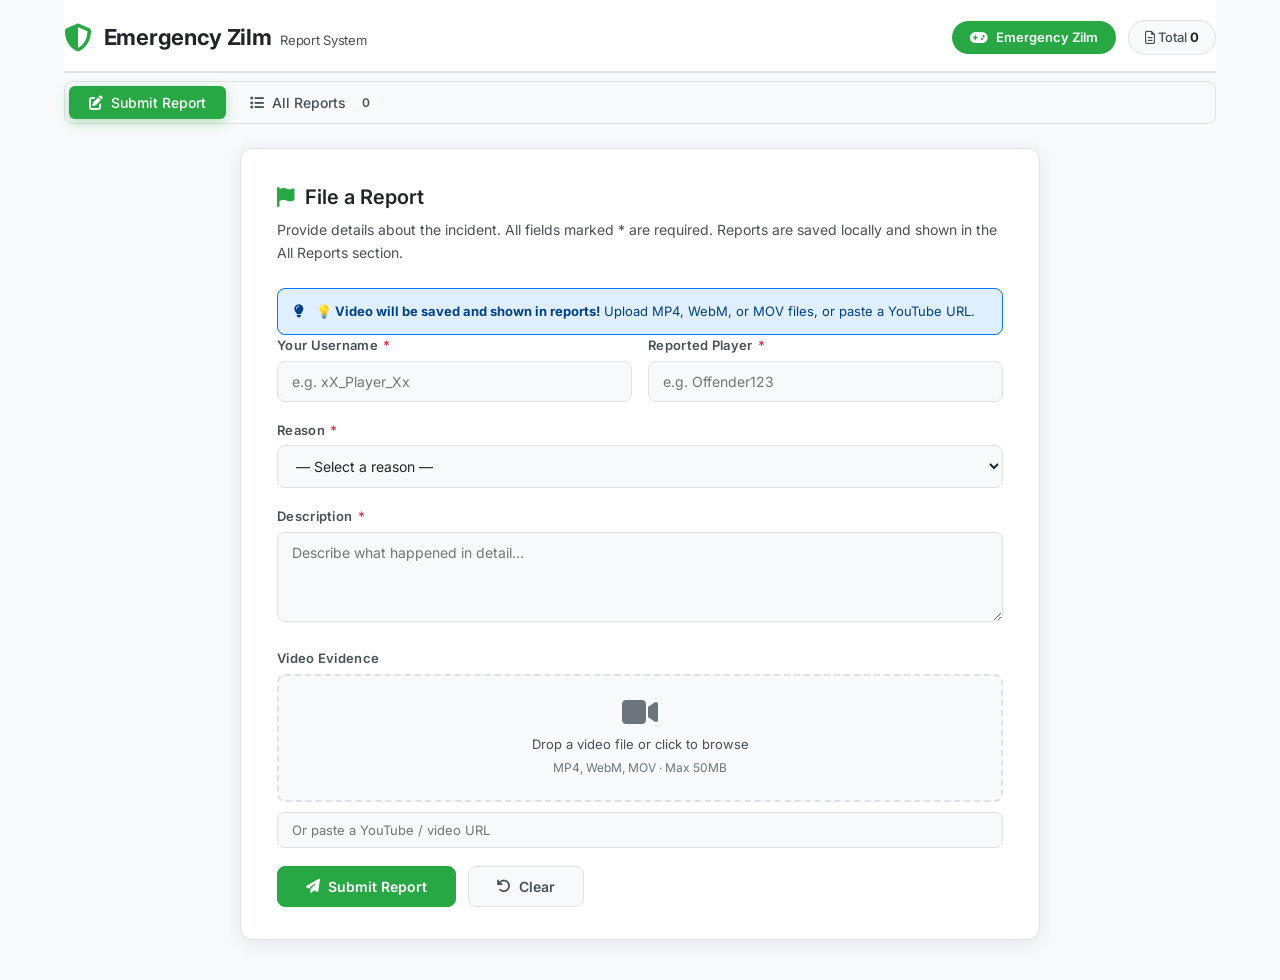
==== commit 65cf920a: "Update index.html" ====
--- a/index.html
+++ b/index.html
@@ -479,7 +479,7 @@
             flex-wrap: wrap;
         }
 
-        /* --- REPORTS LIST (ADMIN ONLY) --- */
+        /* --- REPORTS LIST --- */
         .reports-toolbar {
             display: flex;
             flex-wrap: wrap;
@@ -536,7 +536,7 @@
         }
         .reports-toolbar .filter-group select:focus { border-color: var(--accent); }
 
-        /* --- REPORT CARDS WITH FULL VIDEO --- */
+        /* --- REPORT CARDS --- */
         .reports-grid {
             display: grid;
             grid-template-columns: repeat(auto-fill, minmax(400px, 1fr));
@@ -619,7 +619,7 @@
             line-height: 1.5;
         }
 
-        /* --- FULL VIDEO PLAYER IN CARD --- */
+        /* --- VIDEO PLAYER IN CARD --- */
         .report-card .video-container {
             width: 100%;
             margin-bottom: 12px;
@@ -627,7 +627,6 @@
             overflow: hidden;
             background: #000;
             display: none;
-            position: relative;
         }
         .report-card .video-container.show {
             display: block;
@@ -666,20 +665,6 @@
         .report-card .card-footer .video-indicator {
             color: var(--accent);
             font-weight: 500;
-        }
-        .report-card .card-footer .sent-status {
-            font-size: 11px;
-            font-weight: 600;
-            padding: 2px 10px;
-            border-radius: 20px;
-        }
-        .report-card .card-footer .sent-status.sent {
-            background: var(--green-bg);
-            color: var(--green);
-        }
-        .report-card .card-footer .sent-status.pending {
-            background: var(--yellow-bg);
-            color: #856404;
         }
 
         .reports-locked {
@@ -726,13 +711,8 @@
             align-items: center;
             justify-content: center;
             padding: 20px;
-            animation: fadeIn 0.2s ease;
         }
         .modal-overlay.open { display: flex; }
-        @keyframes fadeIn {
-            0% { opacity: 0; }
-            100% { opacity: 1; }
-        }
         .modal-content {
             background: var(--bg-primary);
             border-radius: var(--radius);
@@ -743,11 +723,6 @@
             padding: 32px 36px;
             border: 1px solid var(--border-color);
             box-shadow: 0 24px 64px rgba(0, 0, 0, 0.2);
-            animation: slideUpModal 0.25s ease;
-        }
-        @keyframes slideUpModal {
-            0% { opacity: 0; transform: translateY(20px) scale(0.98); }
-            100% { opacity: 1; transform: translateY(0) scale(1); }
         }
         .modal-content .modal-close {
             float: right;
@@ -841,7 +816,6 @@
             100% { opacity: 1; transform: translateX(0); }
         }
 
-        /* --- RESPONSIVE --- */
         @media (max-width: 768px) {
             .app-header { flex-direction: column; align-items: stretch; }
             .nav-tabs { width: 100%; justify-content: stretch; }
@@ -875,7 +849,7 @@
                 <i class="fas fa-shield-alt"></i> Emergency Zilm
             </div>
             <p class="subtitle">Enter admin credentials to view reports</p>
-            <div id="loginForm">
+            <div>
                 <div class="form-group">
                     <label>Username</label>
                     <input type="text" id="loginUser" placeholder="Enter username" value="admin" />
@@ -884,7 +858,7 @@
                     <label>Password</label>
                     <input type="password" id="loginPass" placeholder="Enter password" />
                 </div>
-                <button class="btn-primary" id="loginBtn" onclick="handleLogin()">
+                <button class="btn-primary" onclick="handleLogin()">
                     <i class="fas fa-lock"></i> Login
                 </button>
                 <div class="error" id="loginError">❌ Invalid credentials. Try again.</div>
@@ -917,113 +891,110 @@
         </header>
 
         <!-- NAV TABS -->
-        <div class="nav-tabs" role="tablist">
-            <button class="nav-tab active" data-tab="submit" role="tab" onclick="switchTab('submit')">
+        <div class="nav-tabs">
+            <button class="nav-tab active" onclick="switchTab('submit')">
                 <i class="fas fa-pen-to-square"></i> Submit Report
             </button>
-            <button class="nav-tab" data-tab="reports" role="tab" onclick="switchTab('reports')">
+            <button class="nav-tab" onclick="switchTab('reports')">
                 <i class="fas fa-list"></i> All Reports
                 <span class="count" id="reportCount">0</span>
             </button>
         </div>
 
         <!-- ============================================================ -->
-        <!-- PANEL: SUBMIT (PUBLIC - EVERYONE CAN SEE) -->
+        <!-- PANEL: SUBMIT -->
         <!-- ============================================================ -->
-        <section class="panel active" id="panel-submit" role="tabpanel">
-            <div class="submit-wrapper">
-                <div class="form-card">
-                    <div class="form-title">
-                        <i class="fas fa-flag"></i> File a Report
+        <section class="panel active" id="panel-submit">
+            <div class="form-card">
+                <div class="form-title">
+                    <i class="fas fa-flag"></i> File a Report
+                </div>
+                <p class="form-subtitle">
+                    Provide details about the incident. All fields marked <span class="required">*</span> are required.
+                    Reports are saved locally and shown in the All Reports section.
+                </p>
+
+                <div class="video-tips">
+                    <i class="fas fa-lightbulb"></i>
+                    <strong>💡 Video will be saved and shown in reports!</strong> 
+                    Upload MP4, WebM, or MOV files, or paste a YouTube URL.
+                </div>
+
+                <form onsubmit="return false;">
+                    <div class="form-row">
+                        <div class="form-group">
+                            <label>Your Username <span class="required">*</span></label>
+                            <input type="text" id="reporterName" placeholder="e.g. xX_Player_Xx" required />
+                        </div>
+                        <div class="form-group">
+                            <label>Reported Player <span class="required">*</span></label>
+                            <input type="text" id="reportedPlayer" placeholder="e.g. Offender123" required />
+                        </div>
                     </div>
-                    <p class="form-subtitle">
-                        Provide details about the incident. All fields marked <span class="required">*</span> are required.
-                        Reports are sent to Discord and saved locally.
-                    </p>
-
-                    <div class="video-tips">
-                        <i class="fas fa-lightbulb"></i>
-                        <strong>💡 Video will be saved and shown in reports!</strong> 
-                        Upload MP4, WebM, or MOV files, or paste a YouTube URL.
+
+                    <div class="form-group">
+                        <label>Reason <span class="required">*</span></label>
+                        <select id="reasonSelect" required>
+                            <option value="">— Select a reason —</option>
+                            <option value="Exploiting / Hacking">Exploiting / Hacking</option>
+                            <option value="Harassment / Bullying">Harassment / Bullying</option>
+                            <option value="Inappropriate Content">Inappropriate Content</option>
+                            <option value="Scamming / Fraud">Scamming / Fraud</option>
+                            <option value="Team Griefing">Team Griefing</option>
+                            <option value="Chat Abuse">Chat Abuse</option>
+                            <option value="Other">Other</option>
+                        </select>
                     </div>
 
-                    <form id="reportForm" onsubmit="return false;">
-                        <div class="form-row">
-                            <div class="form-group">
-                                <label>Your Username <span class="required">*</span></label>
-                                <input type="text" id="reporterName" placeholder="e.g. xX_Player_Xx" required />
-                            </div>
-                            <div class="form-group">
-                                <label>Reported Player <span class="required">*</span></label>
-                                <input type="text" id="reportedPlayer" placeholder="e.g. Offender123" required />
-                            </div>
+                    <div class="form-group">
+                        <label>Description <span class="required">*</span></label>
+                        <textarea id="reportDesc" placeholder="Describe what happened in detail…" required></textarea>
+                    </div>
+
+                    <div class="form-group">
+                        <label>Video Evidence</label>
+                        <div class="video-upload-area" id="videoDropZone">
+                            <i class="fas fa-video"></i>
+                            <p>Drop a video file or click to browse</p>
+                            <span class="hint">MP4, WebM, MOV · Max 50MB</span>
+                            <input type="file" id="videoFileInput" accept="video/*" />
                         </div>
-
-                        <div class="form-group">
-                            <label>Reason <span class="required">*</span></label>
-                            <select id="reasonSelect" required>
-                                <option value="">— Select a reason —</option>
-                                <option value="Exploiting / Hacking">Exploiting / Hacking</option>
-                                <option value="Harassment / Bullying">Harassment / Bullying</option>
-                                <option value="Inappropriate Content">Inappropriate Content</option>
-                                <option value="Scamming / Fraud">Scamming / Fraud</option>
-                                <option value="Team Griefing">Team Griefing</option>
-                                <option value="Chat Abuse">Chat Abuse</option>
-                                <option value="Other">Other</option>
-                            </select>
+                        <div style="margin-top:10px;">
+                            <input
+                            type="text"
+                            id="videoUrlInput"
+                            placeholder="Or paste a YouTube / video URL"
+                            style="width:100%;padding:9px 14px;background:var(--bg-input);border:1px solid var(--border-color);border-radius:var(--radius-sm);color:var(--text-primary);font-family:inherit;font-size:13px;outline:none;"
+                            />
                         </div>
-
-                        <div class="form-group">
-                            <label>Description <span class="required">*</span></label>
-                            <textarea id="reportDesc" placeholder="Describe what happened in detail…" required></textarea>
+                        <div class="video-preview" id="videoPreview">
+                            <button class="remove-video" onclick="removeVideo()" title="Remove video">
+                                <i class="fas fa-times"></i>
+                            </button>
+                            <div id="videoPlayer"></div>
                         </div>
-
-                        <div class="form-group">
-                            <label>Video Evidence</label>
-                            <div class="video-upload-area" id="videoDropZone">
-                                <i class="fas fa-video"></i>
-                                <p>Drop a video file or click to browse</p>
-                                <span class="hint">MP4, WebM, MOV · Max 50MB</span>
-                                <input type="file" id="videoFileInput" accept="video/*" />
-                            </div>
-                            <div style="margin-top:10px;">
-                                <input
-                                type="text"
-                                id="videoUrlInput"
-                                placeholder="Or paste a YouTube / video URL"
-                                style="width:100%;padding:9px 14px;background:var(--bg-input);border:1px solid var(--border-color);border-radius:var(--radius-sm);color:var(--text-primary);font-family:inherit;font-size:13px;outline:none;"
-                                />
-                            </div>
-                            <div class="video-preview" id="videoPreview">
-                                <button class="remove-video" id="removeVideoBtn" onclick="removeVideo()" title="Remove video">
-                                    <i class="fas fa-times"></i>
-                                </button>
-                                <div id="videoPlayer"></div>
-                            </div>
-                            <div id="videoInfo" style="margin-top: 8px; font-size: 12px; color: var(--text-secondary); display: none;">
-                                <span id="videoInfoText"></span>
-                            </div>
+                        <div id="videoInfo" style="margin-top: 8px; font-size: 12px; color: var(--text-secondary); display: none;">
+                            <span id="videoInfoText"></span>
                         </div>
-
-                        <div class="form-actions">
-                            <button type="button" class="btn btn-primary" onclick="submitReport()">
-                                <i class="fas fa-paper-plane"></i> Submit Report
-                            </button>
-                            <button type="button" class="btn" onclick="resetForm()">
-                                <i class="fas fa-undo"></i> Clear
-                            </button>
-                        </div>
-                    </form>
-                </div>
+                    </div>
+
+                    <div class="form-actions">
+                        <button type="button" class="btn btn-primary" onclick="submitReport()">
+                            <i class="fas fa-paper-plane"></i> Submit Report
+                        </button>
+                        <button type="button" class="btn" onclick="resetForm()">
+                            <i class="fas fa-undo"></i> Clear
+                        </button>
+                    </div>
+                </form>
             </div>
         </section>
 
         <!-- ============================================================ -->
-        <!-- PANEL: REPORTS (ADMIN ONLY - LOCKED) -->
+        <!-- PANEL: REPORTS -->
         <!-- ============================================================ -->
-        <section class="panel" id="panel-reports" role="tabpanel">
+        <section class="panel" id="panel-reports">
             
-            <!-- Reports content (hidden until logged in) -->
             <div id="reportsContent" style="display:none;">
                 <div class="reports-toolbar">
                     <div class="search-box">
@@ -1059,7 +1030,6 @@
                 </div>
             </div>
 
-            <!-- Locked message (shown when not logged in) -->
             <div id="reportsLocked">
                 <div class="reports-locked">
                     <i class="fas fa-lock"></i>
@@ -1106,17 +1076,17 @@
                 <div id="modalVideoPlayer"></div>
             </div>
 
-            <div class="modal-actions" id="modalActions">
-                <button class="btn btn-sm btn-success" data-action="resolved" onclick="handleAction('resolved')">
+            <div class="modal-actions">
+                <button class="btn btn-sm btn-success" onclick="handleAction('resolved')">
                     <i class="fas fa-check"></i> Resolve
                 </button>
-                <button class="btn btn-sm" data-action="reviewed" onclick="handleAction('reviewed')" style="border-color:var(--blue);color:var(--blue);">
+                <button class="btn btn-sm" onclick="handleAction('reviewed')" style="border-color:var(--blue);color:var(--blue);">
                     <i class="fas fa-eye"></i> Mark Reviewed
                 </button>
-                <button class="btn btn-sm btn-danger" data-action="rejected" onclick="handleAction('rejected')">
+                <button class="btn btn-sm btn-danger" onclick="handleAction('rejected')">
                     <i class="fas fa-times"></i> Reject
                 </button>
-                <button class="btn btn-sm btn-danger" data-action="delete" onclick="handleAction('delete')" style="background:transparent;border-color:var(--red);color:var(--red);margin-left:auto;">
+                <button class="btn btn-sm btn-danger" onclick="handleAction('delete')" style="background:transparent;border-color:var(--red);color:var(--red);margin-left:auto;">
                     <i class="fas fa-trash-can"></i> Delete
                 </button>
             </div>
@@ -1129,13 +1099,12 @@
     <div class="toast-container" id="toastContainer"></div>
 
     <!-- ============================================================ -->
-    <!-- JAVASCRIPT - ALL FUNCTIONS WITH INLINE ONCLICK -->
+    <!-- JAVASCRIPT -->
     <!-- ============================================================ -->
     <script>
         // ============================================================
         // CONFIG
         // ============================================================
-        const WEBHOOK_URL = 'https://discord.com/api/webhooks/1526276290800521387/Z29013n485OYko_2jkR_YeHFKKmhybholdN-o3DKTMuzCn3QzWJHKyKtTix3Adughodg';
         const ADMIN_USER = 'admin';
         const ADMIN_PASS = 'emzdev';
         const STORAGE_KEY = 'emergencyZilmReports';
@@ -1172,6 +1141,9 @@
                 showToast('✅ Welcome, Admin!', 'success');
             } else {
                 document.getElementById('loginError').classList.add('show');
+                setTimeout(() => {
+                    document.getElementById('loginError').classList.remove('show');
+                }, 3000);
             }
         }
 
@@ -1189,7 +1161,6 @@
             document.getElementById('loginUser').focus();
         }
 
-        // Enter key support
         document.getElementById('loginPass').addEventListener('keydown', function(e) {
             if (e.key === 'Enter') handleLogin();
         });
@@ -1197,13 +1168,12 @@
             if (e.key === 'Enter') document.getElementById('loginPass').focus();
         });
 
-        // Close login on outside click
         document.getElementById('loginOverlay').addEventListener('click', function(e) {
             if (e.target === this) this.classList.remove('show');
         });
 
         // ============================================================
-        // DATA FUNCTIONS
+        // DATA FUNCTIONS - SAVES TO LOCAL STORAGE
         // ============================================================
         function loadData() {
             try {
@@ -1223,23 +1193,22 @@
             reports.forEach(r => {
                 if (!r.id) r.id = nextId++;
             });
+            updateCounts();
         }
 
         function saveData() {
             try {
-                const cleanReports = reports.map(r => {
-                    const clean = { ...r };
-                    if (clean.videoUrl && clean.videoUrl.startsWith('data:') && clean.videoUrl.length > 500000) {
-                        clean.videoUrl = '';
-                        clean.videoType = 'none';
-                        clean.videoFileName = clean.videoFileName || 'Video (large file, not saved)';
-                    }
-                    return clean;
-                });
-                localStorage.setItem(STORAGE_KEY, JSON.stringify({ reports: cleanReports, nextId }));
+                localStorage.setItem(STORAGE_KEY, JSON.stringify({ reports, nextId }));
+                updateCounts();
             } catch (e) {
                 console.warn('Storage quota exceeded:', e);
-            }
+                showToast('⚠️ Storage is full! Video data may not be saved.', 'error');
+            }
+        }
+
+        function updateCounts() {
+            document.getElementById('totalReports').textContent = reports.length;
+            document.getElementById('reportCount').textContent = reports.length;
         }
 
         // ============================================================
@@ -1252,10 +1221,10 @@
 
         function getStatusBadge(status) {
             const map = {
-                pending: '<span class="badge-status pending"><span class="status-dot pending"></span>Pending</span>',
-                reviewed: '<span class="badge-status reviewed"><span class="status-dot reviewed"></span>Reviewed</span>',
-                resolved: '<span class="badge-status resolved"><span class="status-dot resolved"></span>Resolved</span>',
-                rejected: '<span class="badge-status rejected"><span class="status-dot rejected"></span>Rejected</span>',
+                pending: '<span class="badge-status pending">Pending</span>',
+                reviewed: '<span class="badge-status reviewed">Reviewed</span>',
+                resolved: '<span class="badge-status resolved">Resolved</span>',
+                rejected: '<span class="badge-status rejected">Rejected</span>',
             };
             return map[status] || map.pending;
         }
@@ -1287,57 +1256,24 @@
         }
 
         // ============================================================
-        // SEND TO DISCORD
-        // ============================================================
-        async function sendReportToDiscord(report) {
-            let message = `🚨 **NEW REPORT from Emergency Zilm**\n\n`;
-            message += `👤 **Reporter:** ${report.reporter}\n`;
-            message += `🎯 **Reported Player:** ${report.reported}\n`;
-            message += `📋 **Reason:** ${report.reason}\n`;
-            message += `📝 **Description:** ${report.description || 'No description provided.'}\n\n`;
-            
-            if (report.videoUrl) {
-                if (report.videoType === 'youtube') {
-                    message += `🎬 **Video Evidence:** ${report.videoUrl}\n`;
-                } else if (report.videoType === 'file') {
-                    const fileName = report.videoFileName || 'video.mp4';
-                    const fileSize = report.videoSize ? `${(report.videoSize / 1024).toFixed(1)}KB` : 'Unknown size';
-                    message += `🎬 **Video Attached:** ${fileName} (${fileSize})\n`;
-                }
-            } else {
-                message += `🎬 **Video Evidence:** No video attached\n`;
-            }
-            
-            message += `\n🆔 **Report ID:** #${report.id}`;
-            message += `\n📊 **Status:** Pending`;
-            message += `\n🕐 **Reported at:** ${new Date().toISOString().replace('T', ' ').slice(0, 19)}`;
-
-            try {
-                const response = await fetch(WEBHOOK_URL, {
-                    method: 'POST',
-                    headers: { 'Content-Type': 'application/json' },
-                    body: JSON.stringify({ content: message })
-                });
-                if (!response.ok) {
-                    throw new Error(`Discord returned ${response.status}`);
-                }
-                return { success: true };
-            } catch (error) {
-                console.error('Discord send failed:', error);
-                return { success: false, error: error.message };
-            }
-        }
-
-        // ============================================================
-        // RENDER REPORTS
+        // RENDER REPORTS - SHOWS ALL REPORTS WITH VIDEOS
         // ============================================================
         function renderReports() {
-            if (!isLoggedIn) return;
+            if (!isLoggedIn) {
+                document.getElementById('reportsLocked').style.display = 'block';
+                document.getElementById('reportsContent').style.display = 'none';
+                return;
+            }
+
+            document.getElementById('reportsLocked').style.display = 'none';
+            document.getElementById('reportsContent').style.display = 'block';
 
             const grid = document.getElementById('reportsGrid');
             const search = document.getElementById('searchReports').value.toLowerCase().trim();
             const statusFilter = document.getElementById('filterStatus').value;
             const reasonFilter = document.getElementById('filterReason').value;
+
+            loadData();
 
             let filtered = reports.filter(r => {
                 const matchSearch = (r.reporter || '').toLowerCase().includes(search) ||
@@ -1359,20 +1295,18 @@
                 `;
             } else {
                 grid.innerHTML = filtered.map(r => {
-                    const sentStatus = r.discordSent ?
-                        '<span class="sent-status sent"><i class="fas fa-check-circle"></i> Sent to Discord</span>' :
-                        '<span class="sent-status pending"><i class="fas fa-clock"></i> Pending send</span>';
-
                     let videoHTML = '';
                     let hasVideo = false;
                     
-                    if (r.videoUrl && r.videoType === 'youtube') {
-                        const embed = getEmbedUrl(r.videoUrl);
-                        videoHTML = `<iframe src="${embed}" frameborder="0" allowfullscreen></iframe>`;
-                        hasVideo = true;
-                    } else if (r.videoUrl && r.videoType === 'file') {
-                        videoHTML = `<video controls src="${r.videoUrl}" preload="metadata"></video>`;
-                        hasVideo = true;
+                    if (r.videoUrl) {
+                        if (r.videoType === 'youtube') {
+                            const embed = getEmbedUrl(r.videoUrl);
+                            videoHTML = `<iframe src="${embed}" frameborder="0" allowfullscreen></iframe>`;
+                            hasVideo = true;
+                        } else if (r.videoType === 'file' && r.videoUrl) {
+                            videoHTML = `<video controls src="${r.videoUrl}" preload="metadata"></video>`;
+                            hasVideo = true;
+                        }
                     }
 
                     return `
@@ -1397,40 +1331,22 @@
                                 <span><i class="far fa-calendar"></i> ${formatDate(r.createdAt)}</span>
                                 ${hasVideo ? `<span class="video-indicator"><i class="fas fa-video"></i> Video</span>` : ''}
                             </div>
-                            ${sentStatus}
                         </div>
-                        ${!r.discordSent ? `<div style="margin-top:8px;text-align:right;"><button class="btn btn-sm retry-btn" onclick="event.stopPropagation();retryDiscord(${r.id})" style="color:var(--blue);border-color:var(--blue);"><i class="fas fa-redo"></i> Retry Discord</button></div>` : ''}
                     </div>
                 `}).join('');
             }
 
-            document.getElementById('totalReports').textContent = reports.length;
-            document.getElementById('reportCount').textContent = reports.length;
-        }
-
-        // ============================================================
-        // RETRY DISCORD
-        // ============================================================
-        async function retryDiscord(id) {
-            const report = reports.find(r => r.id === id);
-            if (!report) return;
-
-            const result = await sendReportToDiscord(report);
-            if (result.success) {
-                report.discordSent = true;
-                saveData();
-                renderReports();
-                showToast(`✅ Report #${id} sent to Discord!`, 'success');
-            } else {
-                showToast(`❌ Failed: ${result.error}`, 'error');
-            }
-        }
-
-        // ============================================================
-        // MODAL
+            updateCounts();
+        }
+
+        // ============================================================
+        // MODAL FUNCTIONS
         // ============================================================
         function openModal(id) {
-            if (!isLoggedIn) return;
+            if (!isLoggedIn) {
+                showLogin();
+                return;
+            }
             const r = reports.find(x => x.id === id);
             if (!r) return;
             currentModalId = id;
@@ -1460,10 +1376,6 @@
                 player.innerHTML = '';
             }
 
-            document.querySelectorAll('#modalActions [data-action]').forEach(btn => {
-                btn.dataset.reportId = r.id;
-            });
-
             modal.classList.add('open');
             document.body.style.overflow = 'hidden';
         }
@@ -1530,14 +1442,11 @@
                 document.getElementById('videoPlayer').innerHTML = `<video controls src="${data}" style="width:100%;max-height:220px;"></video>`;
                 currentVideoName = file.name;
                 currentVideoSize = file.size;
-                const extension = file.name.split('.').pop().toLowerCase();
-                const isMP4 = extension === 'mp4';
                 document.getElementById('videoInfo').style.display = 'block';
                 document.getElementById('videoInfoText').innerHTML = `
-                    📹 File: <strong>${file.name}</strong> (${(file.size / 1024).toFixed(1)} KB) 
-                    ${isMP4 ? '✅ MP4 format' : `⚠️ ${extension.toUpperCase()} format`}
+                    📹 File: <strong>${file.name}</strong> (${(file.size / 1024).toFixed(1)} KB)
                 `;
-                document.getElementById('videoInfoText').style.color = isMP4 ? 'var(--green)' : 'var(--orange)';
+                document.getElementById('videoInfoText').style.color = 'var(--green)';
             }
         }
 
@@ -1555,7 +1464,7 @@
             showToast('Form cleared.', 'info');
         }
 
-        async function submitReport() {
+        function submitReport() {
             const reporter = document.getElementById('reporterName').value.trim();
             const reported = document.getElementById('reportedPlayer').value.trim();
             const reason = document.getElementById('reasonSelect').value;
@@ -1577,31 +1486,14 @@
                 videoUrl: currentVideoData,
                 videoFileName: currentVideoName,
                 videoSize: currentVideoSize,
-                createdAt: new Date().toISOString(),
-                discordSent: false
+                createdAt: new Date().toISOString()
             };
 
-            const submitBtn = document.querySelector('#panel-submit .btn-primary');
-            submitBtn.disabled = true;
-            submitBtn.innerHTML = '<i class="fas fa-spinner fa-spin"></i> Saving...';
-
-            try {
-                const result = await sendReportToDiscord(newReport);
-                if (result.success) newReport.discordSent = true;
-
-                reports.push(newReport);
-                saveData();
-                renderReports();
-
-                resetForm();
-                showToast(`✅ Report #${newReport.id} saved${result.success ? ' and sent to Discord!' : '! Discord send failed, will retry later.'}`, 
-                    result.success ? 'success' : 'info');
-            } catch (error) {
-                showToast(`❌ Error: ${error.message}`, 'error');
-            } finally {
-                submitBtn.disabled = false;
-                submitBtn.innerHTML = '<i class="fas fa-paper-plane"></i> Submit Report';
-            }
+            reports.push(newReport);
+            saveData();
+            renderReports();
+            resetForm();
+            showToast(`✅ Report #${newReport.id} saved successfully!`, 'success');
         }
 
         // ============================================================
@@ -1647,7 +1539,6 @@
             }
         });
 
-        // Drag and drop
         const dropZone = document.getElementById('videoDropZone');
         dropZone.addEventListener('dragover', function(e) {
             e.preventDefault();
@@ -1686,8 +1577,15 @@
             document.querySelectorAll('.panel').forEach(p => p.classList.remove('active'));
             document.querySelectorAll('.nav-tab').forEach(t => t.classList.remove('active'));
             document.getElementById(`panel-${tabId}`).classList.add('active');
-            document.querySelector(`.nav-tab[data-tab="${tabId}"]`).classList.add('active');
-            if (tabId === 'reports' && isLoggedIn) {
+            
+            // Find the tab button that matches and add active class
+            document.querySelectorAll('.nav-tab').forEach(t => {
+                if (t.textContent.toLowerCase().includes(tabId === 'submit' ? 'submit' : 'all')) {
+                    t.classList.add('active');
+                }
+            });
+            
+            if (tabId === 'reports') {
                 renderReports();
             }
         }
@@ -1735,7 +1633,6 @@
         // ============================================================
         loadData();
         
-        // Check auth
         const session = sessionStorage.getItem('ezAdminSession');
         if (session === 'true') {
             isLoggedIn = true;
@@ -1745,13 +1642,11 @@
             renderReports();
         }
 
-        document.getElementById('totalReports').textContent = reports.length;
-        document.getElementById('reportCount').textContent = reports.length;
+        updateCounts();
 
         console.log('🚀 Emergency Zilm Report System ready!');
         console.log('🔑 Login: admin / emzdev');
-        console.log('📝 Click "Login to View Reports" to login');
-        console.log('👤 Everyone can submit reports');
+        console.log('📊 Total reports:', reports.length);
     </script>
 
 </body>
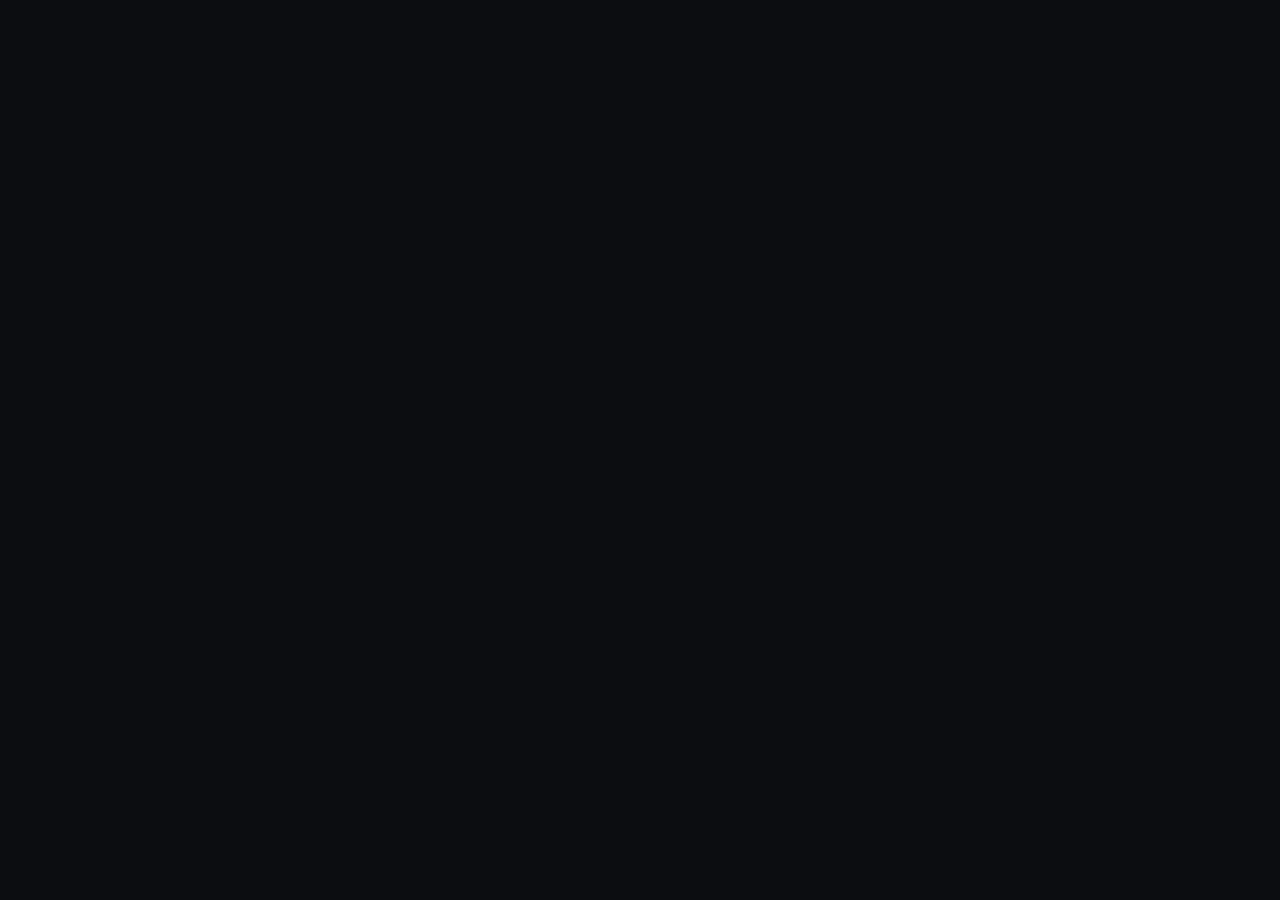
==== commit 7d4854c4: "Update index.html" ====
--- a/index.html
+++ b/index.html
@@ -1,1653 +1,101 @@
 <!DOCTYPE html>
 <html lang="en">
 <head>
-    <meta charset="UTF-8" />
-    <meta name="viewport" content="width=device-width, initial-scale=1.0" />
-    <title>Emergency Zilm - Report System</title>
+<meta charset="UTF-8">
+<meta name="viewport" content="width=device-width, initial-scale=1.0">
+<title>Emergency Zilm</title>
+<link rel="preconnect" href="https://fonts.googleapis.com">
+<link href="https://fonts.googleapis.com/css2?family=Bebas+Neue&family=IBM+Plex+Sans:wght@400;500;600;700&family=IBM+Plex+Mono:wght@400;500;600&display=swap" rel="stylesheet">
+<style>
+  :root{
+    --bg:        #0B0D10;
+    --panel:     #15181D;
+    --panel-2:   #101318;
+    --hairline:  #262B33;
+    --text:      #ECEFF3;
+    --muted:     #8A929E;
+    --blue:      #2D6CDF;
+    --amber:     #F5A623;
+    --red:       #E23744;
+    --green:     #21C97A;
+    --focus:     #F5A623;
+  }
+  *{ box-sizing:border-box; margin:0; padding:0; }
+  html{ scroll-behavior:smooth; }
+  body{
+    background:var(--bg); color:var(--text);
+    font-family:'IBM Plex Sans', sans-serif;
+    line-height:1.55;
+  }
+  a{ color:inherit; text-decoration:none; }
+  img{ display:block; width:100%; height:100%; object-fit:cover; }
+  .display{ font-family:'Bebas Neue', sans-serif; letter-spacing:0.02em; }
+  .mono{ font-family:'IBM Plex Mono', monospace; }
+  :focus-visible{ outline:2px solid var(--focus); outline-offset:3px; border-radius:2px; }
+  .wrap{ max-width:1180px; margin:0 auto; padding:0 32px; }
 
-    <!-- Font Awesome -->
-    <link rel="stylesheet" href="https://cdnjs.cloudflare.com/ajax/libs/font-awesome/6.4.0/css/all.min.css" />
-    <!-- Google Font: Inter -->
-    <link href="https://fonts.googleapis.com/css2?family=Inter:opsz,wght@14..32,400;14..32,500;14..32,600;14..32,700&display=swap" rel="stylesheet" />
+  /* HEADER */
+  header{
+    position:sticky; top:0; z-index:50;
+    background:rgba(11,13,16,0.94); backdrop-filter:blur(8px);
+    border-bottom:1px solid var(--hairline);
+  }
+  .nav{ display:flex; align-items:center; justify-content:space-between; height:72px; }
+  .brand{ display:flex; align-items:center; gap:12px; }
+  .brand-badge{
+    width:34px; height:34px; border-radius:8px;
+    background:linear-gradient(135deg, var(--blue), var(--red));
+    display:flex; align-items:center; justify-content:center; flex-shrink:0;
+  }
+  .brand-name{ font-size:15px; font-weight:600; }
+  .brand-name span{ color:var(--muted); font-weight:400; }
+  .nav-links{ display:flex; gap:8px; align-items:center; }
+  .nav-drop{
+    display:flex; align-items:center; gap:6px;
+    font-size:14px; color:var(--text); font-weight:500;
+    padding:8px 12px; border-radius:6px; cursor:pointer;
+  }
+  .nav-drop:hover{ background:var(--panel); }
+  .nav-icons{ display:flex; gap:16px; align-items:center; color:var(--muted); }
+  .nav-icons svg{ width:18px; height:18px; }
+  .btn{
+    display:inline-flex; align-items:center; gap:8px;
+    padding:10px 18px; border-radius:6px; font-size:14px; font-weight:600;
+    border:1px solid transparent; cursor:pointer; white-space:nowrap;
+    transition:transform .15s ease, background .15s ease, border-color .15s ease;
+  }
+  .btn:hover{ transform:translateY(-1px); }
+  .btn-outline-blue{ border-color:var(--blue); color:var(--blue); background:transparent; }
+  .btn-outline-blue:hover{ background:rgba(45,108,223,0.08); }
+  .btn-green{ background:var(--green); color:#06210F; }
+  .btn-green:hover{ background:#2fe08c; }
+  .btn-red{ background:var(--red); color:#fff; }
+  .btn-red:hover{ background:#ef4c58; }
+  .btn-amber{ background:var(--amber); color:#221600; }
+  .btn-amber:hover{ background:#ffb733; }
+  .btn-outline{ border-color:var(--hairline); color:var(--text); background:transparent; }
+  .btn-outline:hover{ border-color:var(--muted); }
 
-    <style>
-        * {
-            margin: 0;
-            padding: 0;
-            box-sizing: border-box;
-        }
-        :root {
-            --bg-primary: #ffffff;
-            --bg-secondary: #f8f9fa;
-            --bg-card: #ffffff;
-            --bg-card-hover: #f1f3f5;
-            --bg-input: #f8f9fa;
-            --border-color: #dee2e6;
-            --text-primary: #212529;
-            --text-secondary: #495057;
-            --text-muted: #6c757d;
-            --accent: #28a745;
-            --accent-dark: #1e7e34;
-            --green: #28a745;
-            --green-bg: rgba(40, 167, 69, 0.12);
-            --yellow: #ffc107;
-            --yellow-bg: rgba(255, 193, 7, 0.12);
-            --orange: #fd7e14;
-            --orange-bg: rgba(253, 126, 20, 0.12);
-            --red: #dc3545;
-            --red-bg: rgba(220, 53, 69, 0.12);
-            --blue: #007bff;
-            --blue-bg: rgba(0, 123, 255, 0.12);
-            --shadow: 0 4px 20px rgba(0, 0, 0, 0.08);
-            --radius: 12px;
-            --radius-sm: 8px;
-            --transition: 0.25s ease;
-        }
-        body {
-            font-family: 'Inter', -apple-system, BlinkMacSystemFont, sans-serif;
-            background: var(--bg-secondary);
-            color: var(--text-primary);
-            min-height: 100vh;
-            line-height: 1.6;
-        }
-        ::-webkit-scrollbar { width: 6px; height: 6px; }
-        ::-webkit-scrollbar-track { background: var(--bg-secondary); }
-        ::-webkit-scrollbar-thumb { background: var(--accent); border-radius: 8px; }
-        ::-webkit-scrollbar-thumb:hover { background: var(--accent-dark); }
+  /* HERO */
+  .hero{
+    padding:100px 0 90px; text-align:center; border-bottom:1px solid var(--hairline);
+    position:relative; overflow:hidden;
+  }
+  .hero::before{
+    content:""; position:absolute; inset:0;
+    background:radial-gradient(ellipse 900px 400px at 50% 0%, rgba(45,108,223,0.12), transparent 60%);
+    pointer-events:none;
+  }
+  .eyebrow{
+    font-family:'IBM Plex Mono', monospace; font-size:12px; letter-spacing:0.14em;
+    color:var(--muted); text-transform:uppercase; margin-bottom:16px;
+  }
+  h1.hero-title{ font-size:clamp(44px,6vw,68px); line-height:1; text-transform:uppercase; }
+  .hero-sub{
+    margin:20px auto 0; max-width:560px; font-size:16.5px; color:#B4BBC7;
+  }
+  .hero-actions{ margin-top:30px; display:flex; gap:14px; justify-content:center; flex-wrap:wrap; }
 
-        /* --- LOGIN MODAL --- */
-        .login-overlay {
-            position: fixed;
-            inset: 0;
-            background: rgba(0, 0, 0, 0.7);
-            backdrop-filter: blur(8px);
-            z-index: 9999;
-            display: none;
-            align-items: center;
-            justify-content: center;
-            padding: 20px;
-        }
-        .login-overlay.show {
-            display: flex !important;
-        }
-        .login-box {
-            background: var(--bg-primary);
-            border-radius: var(--radius);
-            padding: 48px 40px;
-            max-width: 420px;
-            width: 100%;
-            box-shadow: 0 20px 60px rgba(0, 0, 0, 0.5);
-            text-align: center;
-            animation: slideUp 0.3s ease;
-        }
-        @keyframes slideUp {
-            0% { opacity: 0; transform: translateY(30px) scale(0.95); }
-            100% { opacity: 1; transform: translateY(0) scale(1); }
-        }
-        .login-box .logo {
-            font-size: 28px;
-            font-weight: 700;
-            color: var(--text-primary);
-            margin-bottom: 4px;
-        }
-        .login-box .logo i {
-            color: var(--accent);
-            margin-right: 8px;
-        }
-        .login-box .subtitle {
-            color: var(--text-secondary);
-            font-size: 14px;
-            margin-bottom: 28px;
-        }
-        .login-box .form-group {
-            margin-bottom: 16px;
-            text-align: left;
-        }
-        .login-box .form-group label {
-            display: block;
-            font-size: 13px;
-            font-weight: 600;
-            color: var(--text-secondary);
-            margin-bottom: 4px;
-        }
-        .login-box .form-group input {
-            width: 100%;
-            padding: 11px 14px;
-            background: var(--bg-input);
-            border: 1px solid var(--border-color);
-            border-radius: var(--radius-sm);
-            color: var(--text-primary);
-            font-size: 14px;
-            outline: none;
-            transition: var(--transition);
-        }
-        .login-box .form-group input:focus {
-            border-color: var(--accent);
-            box-shadow: 0 0 0 3px rgba(40, 167, 69, 0.2);
-        }
-        .login-box .btn-primary {
-            width: 100%;
-            padding: 12px;
-            background: var(--accent);
-            color: #fff;
-            border: none;
-            border-radius: var(--radius-sm);
-            font-size: 16px;
-            font-weight: 600;
-            cursor: pointer;
-            transition: var(--transition);
-        }
-        .login-box .btn-primary:hover {
-            background: var(--accent-dark);
-            transform: translateY(-1px);
-        }
-        .login-box .error {
-            color: var(--red);
-            font-size: 13px;
-            margin-top: 12px;
-            display: none;
-        }
-        .login-box .error.show {
-            display: block;
-        }
-
-        /* --- LAYOUT --- */
-        .app-container {
-            max-width: 1200px;
-            margin: 0 auto;
-            padding: 0 24px 40px;
-        }
-
-        /* --- HEADER --- */
-        .app-header {
-            display: flex;
-            align-items: center;
-            justify-content: space-between;
-            padding: 20px 0 16px;
-            border-bottom: 2px solid var(--border-color);
-            flex-wrap: wrap;
-            gap: 16px;
-            background: var(--bg-primary);
-            margin-bottom: 8px;
-        }
-        .logo {
-            display: flex;
-            align-items: center;
-            gap: 12px;
-            font-weight: 700;
-            font-size: 22px;
-            letter-spacing: -0.3px;
-            color: var(--text-primary);
-        }
-        .logo i { color: var(--accent); font-size: 28px; }
-        .logo small {
-            font-size: 13px;
-            font-weight: 400;
-            color: var(--text-secondary);
-            margin-left: 4px;
-        }
-        .header-actions {
-            display: flex;
-            align-items: center;
-            gap: 12px;
-            flex-wrap: wrap;
-        }
-        .badge-total {
-            background: var(--bg-secondary);
-            padding: 6px 16px;
-            border-radius: 40px;
-            font-size: 13px;
-            font-weight: 500;
-            color: var(--text-secondary);
-            border: 1px solid var(--border-color);
-        }
-        .badge-total strong { color: var(--text-primary); }
-        .game-name-badge {
-            background: var(--accent);
-            padding: 6px 18px;
-            border-radius: 40px;
-            font-size: 13px;
-            font-weight: 600;
-            color: #fff;
-            display: flex;
-            align-items: center;
-            gap: 8px;
-        }
-        .game-name-badge i { font-size: 14px; }
-        .logout-btn {
-            background: var(--red);
-            color: #fff;
-            border: none;
-            padding: 6px 16px;
-            border-radius: 40px;
-            font-size: 13px;
-            font-weight: 600;
-            cursor: pointer;
-            transition: var(--transition);
-            display: none;
-        }
-        .logout-btn:hover {
-            background: #c82333;
-            transform: scale(1.02);
-        }
-        .logout-btn.show {
-            display: inline-flex;
-            align-items: center;
-            gap: 6px;
-        }
-
-        /* --- NAV TABS --- */
-        .nav-tabs {
-            display: flex;
-            gap: 4px;
-            background: var(--bg-secondary);
-            padding: 4px;
-            border-radius: var(--radius-sm);
-            border: 1px solid var(--border-color);
-            margin-top: 8px;
-        }
-        .nav-tab {
-            padding: 8px 20px;
-            border-radius: 6px;
-            border: none;
-            background: transparent;
-            color: var(--text-secondary);
-            font-family: inherit;
-            font-size: 14px;
-            font-weight: 500;
-            cursor: pointer;
-            transition: var(--transition);
-            display: flex;
-            align-items: center;
-            gap: 8px;
-        }
-        .nav-tab:hover {
-            color: var(--text-primary);
-            background: rgba(0, 0, 0, 0.04);
-        }
-        .nav-tab.active {
-            background: var(--accent);
-            color: #fff;
-            box-shadow: 0 4px 12px rgba(40, 167, 69, 0.3);
-        }
-        .nav-tab .count {
-            background: rgba(255, 255, 255, 0.2);
-            padding: 0 8px;
-            border-radius: 20px;
-            font-size: 12px;
-            font-weight: 600;
-        }
-        .nav-tab.active .count { background: rgba(255, 255, 255, 0.25); }
-
-        /* --- PANELS --- */
-        .panel { display: none; animation: fadeUp 0.3s ease; margin-top: 24px; }
-        .panel.active { display: block; }
-        @keyframes fadeUp {
-            0% { opacity: 0; transform: translateY(12px); }
-            100% { opacity: 1; transform: translateY(0); }
-        }
-
-        /* --- FORM --- */
-        .form-card {
-            background: var(--bg-card);
-            border-radius: var(--radius);
-            padding: 32px 36px;
-            border: 1px solid var(--border-color);
-            box-shadow: var(--shadow);
-            max-width: 800px;
-            margin: 0 auto;
-        }
-        .form-title {
-            font-size: 20px;
-            font-weight: 600;
-            margin-bottom: 6px;
-            display: flex;
-            align-items: center;
-            gap: 10px;
-            color: var(--text-primary);
-        }
-        .form-title i { color: var(--accent); }
-        .form-subtitle {
-            color: var(--text-secondary);
-            font-size: 14px;
-            margin-bottom: 24px;
-        }
-        .form-group { margin-bottom: 18px; }
-        .form-group label {
-            display: block;
-            font-size: 13px;
-            font-weight: 600;
-            color: var(--text-secondary);
-            margin-bottom: 5px;
-            letter-spacing: 0.3px;
-        }
-        .form-group label .required { color: var(--red); margin-left: 2px; }
-        .form-group input,
-        .form-group select,
-        .form-group textarea {
-            width: 100%;
-            padding: 11px 14px;
-            background: var(--bg-input);
-            border: 1px solid var(--border-color);
-            border-radius: var(--radius-sm);
-            color: var(--text-primary);
-            font-family: inherit;
-            font-size: 14px;
-            transition: var(--transition);
-            outline: none;
-        }
-        .form-group input:focus,
-        .form-group select:focus,
-        .form-group textarea:focus {
-            border-color: var(--accent);
-            box-shadow: 0 0 0 3px rgba(40, 167, 69, 0.2);
-        }
-        .form-group textarea { resize: vertical; min-height: 90px; }
-        .form-group select option { background: var(--bg-card); }
-        .form-row {
-            display: grid;
-            grid-template-columns: 1fr 1fr;
-            gap: 16px;
-        }
-        @media (max-width: 600px) { .form-row { grid-template-columns: 1fr; } }
-
-        /* --- VIDEO UPLOAD --- */
-        .video-upload-area {
-            border: 2px dashed var(--border-color);
-            border-radius: var(--radius-sm);
-            padding: 20px;
-            text-align: center;
-            cursor: pointer;
-            transition: var(--transition);
-            background: var(--bg-input);
-            position: relative;
-        }
-        .video-upload-area:hover {
-            border-color: var(--accent);
-            background: rgba(40, 167, 69, 0.04);
-        }
-        .video-upload-area.dragover {
-            border-color: var(--accent);
-            background: rgba(40, 167, 69, 0.08);
-        }
-        .video-upload-area i {
-            font-size: 32px;
-            color: var(--text-muted);
-            margin-bottom: 6px;
-        }
-        .video-upload-area p { color: var(--text-secondary); font-size: 13px; }
-        .video-upload-area .hint {
-            color: var(--text-muted);
-            font-size: 12px;
-            margin-top: 4px;
-        }
-        .video-upload-area input[type="file"] {
-            position: absolute;
-            inset: 0;
-            opacity: 0;
-            cursor: pointer;
-        }
-        .video-preview {
-            margin-top: 12px;
-            border-radius: var(--radius-sm);
-            overflow: hidden;
-            background: #000;
-            position: relative;
-            display: none;
-        }
-        .video-preview.show { display: block; }
-        .video-preview video,
-        .video-preview iframe {
-            width: 100%;
-            max-height: 260px;
-            display: block;
-        }
-        .video-preview .remove-video {
-            position: absolute;
-            top: 8px;
-            right: 8px;
-            background: rgba(0, 0, 0, 0.75);
-            border: none;
-            color: #fff;
-            width: 32px;
-            height: 32px;
-            border-radius: 50%;
-            cursor: pointer;
-            font-size: 14px;
-            transition: var(--transition);
-        }
-        .video-preview .remove-video:hover { background: var(--red); transform: scale(1.05); }
-
-        .video-tips {
-            background: var(--blue-bg);
-            border: 1px solid var(--blue);
-            border-radius: var(--radius-sm);
-            padding: 12px 16px;
-            margin-top: 12px;
-            font-size: 13px;
-            color: #004085;
-        }
-        .video-tips i { margin-right: 8px; }
-
-        /* --- BUTTONS --- */
-        .btn {
-            display: inline-flex;
-            align-items: center;
-            gap: 8px;
-            padding: 11px 28px;
-            border: none;
-            border-radius: var(--radius-sm);
-            font-family: inherit;
-            font-size: 14px;
-            font-weight: 600;
-            cursor: pointer;
-            transition: var(--transition);
-            background: var(--bg-secondary);
-            color: var(--text-secondary);
-            border: 1px solid var(--border-color);
-        }
-        .btn:hover {
-            background: var(--bg-card-hover);
-            color: var(--text-primary);
-        }
-        .btn-primary {
-            background: var(--accent);
-            color: #fff;
-            border-color: var(--accent);
-        }
-        .btn-primary:hover {
-            background: var(--accent-dark);
-            border-color: var(--accent-dark);
-            box-shadow: 0 4px 16px rgba(40, 167, 69, 0.35);
-            color: #fff;
-        }
-        .btn-danger {
-            background: var(--red);
-            color: #fff;
-            border-color: var(--red);
-        }
-        .btn-danger:hover {
-            background: #c82333;
-            border-color: #c82333;
-            color: #fff;
-        }
-        .btn-sm { padding: 6px 14px; font-size: 12px; }
-        .form-actions {
-            display: flex;
-            gap: 12px;
-            margin-top: 8px;
-            flex-wrap: wrap;
-        }
-
-        /* --- REPORTS LIST --- */
-        .reports-toolbar {
-            display: flex;
-            flex-wrap: wrap;
-            align-items: center;
-            gap: 14px;
-            margin: 0 0 20px 0;
-            padding: 16px 20px;
-            background: var(--bg-card);
-            border-radius: var(--radius-sm);
-            border: 1px solid var(--border-color);
-            box-shadow: var(--shadow);
-        }
-        .reports-toolbar .search-box {
-            flex: 1;
-            min-width: 180px;
-            display: flex;
-            align-items: center;
-            background: var(--bg-input);
-            border-radius: var(--radius-sm);
-            border: 1px solid var(--border-color);
-            padding: 0 12px;
-            transition: var(--transition);
-        }
-        .reports-toolbar .search-box:focus-within { border-color: var(--accent); }
-        .reports-toolbar .search-box i {
-            color: var(--text-muted);
-            font-size: 14px;
-        }
-        .reports-toolbar .search-box input {
-            background: transparent;
-            border: none;
-            padding: 9px 10px;
-            color: var(--text-primary);
-            font-family: inherit;
-            font-size: 14px;
-            width: 100%;
-            outline: none;
-        }
-        .reports-toolbar .filter-group {
-            display: flex;
-            gap: 6px;
-            flex-wrap: wrap;
-        }
-        .reports-toolbar .filter-group select {
-            padding: 9px 12px;
-            background: var(--bg-input);
-            border: 1px solid var(--border-color);
-            border-radius: var(--radius-sm);
-            color: var(--text-primary);
-            font-family: inherit;
-            font-size: 13px;
-            outline: none;
-            cursor: pointer;
-        }
-        .reports-toolbar .filter-group select:focus { border-color: var(--accent); }
-
-        /* --- REPORT CARDS --- */
-        .reports-grid {
-            display: grid;
-            grid-template-columns: repeat(auto-fill, minmax(400px, 1fr));
-            gap: 24px;
-        }
-        .report-card {
-            background: var(--bg-card);
-            border-radius: var(--radius);
-            border: 1px solid var(--border-color);
-            padding: 20px 22px;
-            transition: var(--transition);
-            cursor: pointer;
-            box-shadow: var(--shadow);
-        }
-        .report-card:hover {
-            border-color: var(--accent);
-            transform: translateY(-2px);
-            box-shadow: 0 8px 28px rgba(0, 0, 0, 0.10);
-        }
-        .report-card .card-header {
-            display: flex;
-            justify-content: space-between;
-            align-items: flex-start;
-            gap: 12px;
-            margin-bottom: 10px;
-        }
-        .report-card .card-header .players {
-            font-weight: 600;
-            font-size: 15px;
-        }
-        .report-card .card-header .players .reporter {
-            color: var(--text-secondary);
-            font-weight: 400;
-            font-size: 13px;
-        }
-        .report-card .card-header .players .arrow {
-            color: var(--text-muted);
-            margin: 0 4px;
-        }
-        .report-card .card-header .players .reported { color: var(--orange); }
-        .report-card .badge-status {
-            font-size: 11px;
-            font-weight: 600;
-            padding: 3px 12px;
-            border-radius: 40px;
-            text-transform: uppercase;
-            letter-spacing: 0.4px;
-            white-space: nowrap;
-        }
-        .badge-status.pending {
-            background: var(--yellow-bg);
-            color: #856404;
-        }
-        .badge-status.reviewed {
-            background: var(--blue-bg);
-            color: #004085;
-        }
-        .badge-status.resolved {
-            background: var(--green-bg);
-            color: #155724;
-        }
-        .badge-status.rejected {
-            background: var(--red-bg);
-            color: #721c24;
-        }
-        .report-card .card-reason {
-            font-size: 13px;
-            color: var(--text-secondary);
-            margin-bottom: 6px;
-        }
-        .report-card .card-reason strong { color: var(--text-primary); }
-        .report-card .card-desc {
-            font-size: 14px;
-            color: var(--text-secondary);
-            display: -webkit-box;
-            -webkit-line-clamp: 2;
-            -webkit-box-orient: vertical;
-            overflow: hidden;
-            margin-bottom: 12px;
-            line-height: 1.5;
-        }
-
-        /* --- VIDEO PLAYER IN CARD --- */
-        .report-card .video-container {
-            width: 100%;
-            margin-bottom: 12px;
-            border-radius: var(--radius-sm);
-            overflow: hidden;
-            background: #000;
-            display: none;
-        }
-        .report-card .video-container.show {
-            display: block;
-        }
-        .report-card .video-container video,
-        .report-card .video-container iframe {
-            width: 100%;
-            max-height: 280px;
-            display: block;
-            background: #000;
-        }
-        .no-video {
-            color: var(--text-muted);
-            font-size: 13px;
-            padding: 12px 0;
-            text-align: center;
-            font-style: italic;
-        }
-        .report-card .card-footer {
-            display: flex;
-            justify-content: space-between;
-            align-items: center;
-            font-size: 12px;
-            color: var(--text-muted);
-            border-top: 1px solid var(--border-color);
-            padding-top: 12px;
-            flex-wrap: wrap;
-            gap: 8px;
-        }
-        .report-card .card-footer .meta {
-            display: flex;
-            align-items: center;
-            gap: 12px;
-        }
-        .report-card .card-footer .meta i { margin-right: 3px; }
-        .report-card .card-footer .video-indicator {
-            color: var(--accent);
-            font-weight: 500;
-        }
-
-        .reports-locked {
-            text-align: center;
-            padding: 80px 20px;
-            color: var(--text-secondary);
-        }
-        .reports-locked i {
-            font-size: 64px;
-            color: var(--text-muted);
-            margin-bottom: 16px;
-            opacity: 0.3;
-        }
-        .reports-locked h2 {
-            color: var(--text-primary);
-            margin-bottom: 8px;
-        }
-        .reports-locked .btn {
-            margin-top: 16px;
-        }
-
-        .empty-state {
-            grid-column: 1 / -1;
-            text-align: center;
-            padding: 60px 20px;
-            color: var(--text-secondary);
-        }
-        .empty-state i {
-            font-size: 48px;
-            color: var(--text-muted);
-            margin-bottom: 12px;
-            opacity: 0.4;
-        }
-        .empty-state h3 { color: var(--text-primary); margin-bottom: 4px; }
-
-        /* --- MODAL --- */
-        .modal-overlay {
-            position: fixed;
-            inset: 0;
-            background: rgba(0, 0, 0, 0.6);
-            backdrop-filter: blur(6px);
-            z-index: 1000;
-            display: none;
-            align-items: center;
-            justify-content: center;
-            padding: 20px;
-        }
-        .modal-overlay.open { display: flex; }
-        .modal-content {
-            background: var(--bg-primary);
-            border-radius: var(--radius);
-            max-width: 720px;
-            width: 100%;
-            max-height: 90vh;
-            overflow-y: auto;
-            padding: 32px 36px;
-            border: 1px solid var(--border-color);
-            box-shadow: 0 24px 64px rgba(0, 0, 0, 0.2);
-        }
-        .modal-content .modal-close {
-            float: right;
-            background: none;
-            border: none;
-            color: var(--text-muted);
-            font-size: 22px;
-            cursor: pointer;
-            transition: var(--transition);
-        }
-        .modal-content .modal-close:hover {
-            color: var(--text-primary);
-            transform: rotate(90deg);
-        }
-        .modal-content .modal-title {
-            font-size: 20px;
-            font-weight: 600;
-            margin-bottom: 4px;
-            color: var(--text-primary);
-        }
-        .modal-content .modal-sub {
-            color: var(--text-secondary);
-            font-size: 14px;
-            margin-bottom: 20px;
-        }
-        .modal-detail-row {
-            display: flex;
-            padding: 10px 0;
-            border-bottom: 1px solid var(--border-color);
-            gap: 12px;
-        }
-        .modal-detail-row .label {
-            font-weight: 600;
-            color: var(--text-secondary);
-            min-width: 110px;
-            font-size: 13px;
-        }
-        .modal-detail-row .value {
-            color: var(--text-primary);
-            font-size: 14px;
-            word-break: break-word;
-        }
-        .modal-video {
-            margin: 16px 0 20px;
-            border-radius: var(--radius-sm);
-            overflow: hidden;
-            background: #000;
-        }
-        .modal-video video,
-        .modal-video iframe {
-            width: 100%;
-            max-height: 400px;
-            display: block;
-        }
-        .modal-actions {
-            display: flex;
-            gap: 10px;
-            margin-top: 20px;
-            flex-wrap: wrap;
-        }
-
-        /* --- TOAST --- */
-        .toast-container {
-            position: fixed;
-            bottom: 28px;
-            right: 28px;
-            z-index: 2000;
-            display: flex;
-            flex-direction: column;
-            gap: 10px;
-        }
-        .toast {
-            background: var(--bg-card);
-            border: 1px solid var(--border-color);
-            padding: 14px 22px;
-            border-radius: var(--radius-sm);
-            box-shadow: 0 8px 32px rgba(0, 0, 0, 0.12);
-            display: flex;
-            align-items: center;
-            gap: 12px;
-            font-size: 14px;
-            animation: slideInRight 0.3s ease;
-            min-width: 260px;
-            color: var(--text-primary);
-        }
-        .toast.success { border-left: 4px solid var(--green); }
-        .toast.error { border-left: 4px solid var(--red); }
-        .toast.info { border-left: 4px solid var(--blue); }
-        @keyframes slideInRight {
-            0% { opacity: 0; transform: translateX(40px); }
-            100% { opacity: 1; transform: translateX(0); }
-        }
-
-        @media (max-width: 768px) {
-            .app-header { flex-direction: column; align-items: stretch; }
-            .nav-tabs { width: 100%; justify-content: stretch; }
-            .nav-tab { flex: 1; justify-content: center; font-size: 13px; padding: 8px 10px; }
-            .form-card { padding: 20px; }
-            .modal-content { padding: 22px; }
-            .reports-grid { grid-template-columns: 1fr; }
-            .reports-toolbar { flex-direction: column; align-items: stretch; }
-            .reports-toolbar .filter-group { justify-content: stretch; }
-            .reports-toolbar .filter-group select { flex: 1; }
-            .report-card .video-container video,
-            .report-card .video-container iframe {
-                max-height: 200px;
-            }
-        }
-        @media (max-width: 480px) {
-            .app-container { padding: 0 12px 30px; }
-            .modal-detail-row { flex-direction: column; gap: 2px; }
-            .modal-detail-row .label { min-width: unset; }
-        }
-    </style>
-</head>
-<body>
-
-    <!-- ============================================================ -->
-    <!-- LOGIN MODAL -->
-    <!-- ============================================================ -->
-    <div class="login-overlay" id="loginOverlay">
-        <div class="login-box">
-            <div class="logo">
-                <i class="fas fa-shield-alt"></i> Emergency Zilm
-            </div>
-            <p class="subtitle">Enter admin credentials to view reports</p>
-            <div>
-                <div class="form-group">
-                    <label>Username</label>
-                    <input type="text" id="loginUser" placeholder="Enter username" value="admin" />
-                </div>
-                <div class="form-group">
-                    <label>Password</label>
-                    <input type="password" id="loginPass" placeholder="Enter password" />
-                </div>
-                <button class="btn-primary" onclick="handleLogin()">
-                    <i class="fas fa-lock"></i> Login
-                </button>
-                <div class="error" id="loginError">❌ Invalid credentials. Try again.</div>
-            </div>
-        </div>
-    </div>
-
-    <!-- ============================================================ -->
-    <!-- APP -->
-    <!-- ============================================================ -->
-    <div class="app-container">
-
-        <!-- HEADER -->
-        <header class="app-header">
-            <div class="logo">
-                <i class="fas fa-shield-alt"></i>
-                <span>Emergency Zilm <small>Report System</small></span>
-            </div>
-            <div class="header-actions">
-                <span class="game-name-badge">
-                    <i class="fas fa-gamepad"></i> Emergency Zilm
-                </span>
-                <span class="badge-total">
-                    <i class="far fa-file-lines"></i> Total <strong id="totalReports">0</strong>
-                </span>
-                <button class="logout-btn" id="logoutBtn" onclick="handleLogout()">
-                    <i class="fas fa-sign-out-alt"></i> Logout
-                </button>
-            </div>
-        </header>
-
-        <!-- NAV TABS -->
-        <div class="nav-tabs">
-            <button class="nav-tab active" onclick="switchTab('submit')">
-                <i class="fas fa-pen-to-square"></i> Submit Report
-            </button>
-            <button class="nav-tab" onclick="switchTab('reports')">
-                <i class="fas fa-list"></i> All Reports
-                <span class="count" id="reportCount">0</span>
-            </button>
-        </div>
-
-        <!-- ============================================================ -->
-        <!-- PANEL: SUBMIT -->
-        <!-- ============================================================ -->
-        <section class="panel active" id="panel-submit">
-            <div class="form-card">
-                <div class="form-title">
-                    <i class="fas fa-flag"></i> File a Report
-                </div>
-                <p class="form-subtitle">
-                    Provide details about the incident. All fields marked <span class="required">*</span> are required.
-                    Reports are saved locally and shown in the All Reports section.
-                </p>
-
-                <div class="video-tips">
-                    <i class="fas fa-lightbulb"></i>
-                    <strong>💡 Video will be saved and shown in reports!</strong> 
-                    Upload MP4, WebM, or MOV files, or paste a YouTube URL.
-                </div>
-
-                <form onsubmit="return false;">
-                    <div class="form-row">
-                        <div class="form-group">
-                            <label>Your Username <span class="required">*</span></label>
-                            <input type="text" id="reporterName" placeholder="e.g. xX_Player_Xx" required />
-                        </div>
-                        <div class="form-group">
-                            <label>Reported Player <span class="required">*</span></label>
-                            <input type="text" id="reportedPlayer" placeholder="e.g. Offender123" required />
-                        </div>
-                    </div>
-
-                    <div class="form-group">
-                        <label>Reason <span class="required">*</span></label>
-                        <select id="reasonSelect" required>
-                            <option value="">— Select a reason —</option>
-                            <option value="Exploiting / Hacking">Exploiting / Hacking</option>
-                            <option value="Harassment / Bullying">Harassment / Bullying</option>
-                            <option value="Inappropriate Content">Inappropriate Content</option>
-                            <option value="Scamming / Fraud">Scamming / Fraud</option>
-                            <option value="Team Griefing">Team Griefing</option>
-                            <option value="Chat Abuse">Chat Abuse</option>
-                            <option value="Other">Other</option>
-                        </select>
-                    </div>
-
-                    <div class="form-group">
-                        <label>Description <span class="required">*</span></label>
-                        <textarea id="reportDesc" placeholder="Describe what happened in detail…" required></textarea>
-                    </div>
-
-                    <div class="form-group">
-                        <label>Video Evidence</label>
-                        <div class="video-upload-area" id="videoDropZone">
-                            <i class="fas fa-video"></i>
-                            <p>Drop a video file or click to browse</p>
-                            <span class="hint">MP4, WebM, MOV · Max 50MB</span>
-                            <input type="file" id="videoFileInput" accept="video/*" />
-                        </div>
-                        <div style="margin-top:10px;">
-                            <input
-                            type="text"
-                            id="videoUrlInput"
-                            placeholder="Or paste a YouTube / video URL"
-                            style="width:100%;padding:9px 14px;background:var(--bg-input);border:1px solid var(--border-color);border-radius:var(--radius-sm);color:var(--text-primary);font-family:inherit;font-size:13px;outline:none;"
-                            />
-                        </div>
-                        <div class="video-preview" id="videoPreview">
-                            <button class="remove-video" onclick="removeVideo()" title="Remove video">
-                                <i class="fas fa-times"></i>
-                            </button>
-                            <div id="videoPlayer"></div>
-                        </div>
-                        <div id="videoInfo" style="margin-top: 8px; font-size: 12px; color: var(--text-secondary); display: none;">
-                            <span id="videoInfoText"></span>
-                        </div>
-                    </div>
-
-                    <div class="form-actions">
-                        <button type="button" class="btn btn-primary" onclick="submitReport()">
-                            <i class="fas fa-paper-plane"></i> Submit Report
-                        </button>
-                        <button type="button" class="btn" onclick="resetForm()">
-                            <i class="fas fa-undo"></i> Clear
-                        </button>
-                    </div>
-                </form>
-            </div>
-        </section>
-
-        <!-- ============================================================ -->
-        <!-- PANEL: REPORTS -->
-        <!-- ============================================================ -->
-        <section class="panel" id="panel-reports">
-            
-            <div id="reportsContent" style="display:none;">
-                <div class="reports-toolbar">
-                    <div class="search-box">
-                        <i class="fas fa-search"></i>
-                        <input type="text" id="searchReports" placeholder="Search by player or reporter…" oninput="renderReports()" />
-                    </div>
-                    <div class="filter-group">
-                        <select id="filterStatus" onchange="renderReports()">
-                            <option value="all">All Status</option>
-                            <option value="pending">Pending</option>
-                            <option value="reviewed">Reviewed</option>
-                            <option value="resolved">Resolved</option>
-                            <option value="rejected">Rejected</option>
-                        </select>
-                        <select id="filterReason" onchange="renderReports()">
-                            <option value="all">All Reasons</option>
-                            <option value="Exploiting / Hacking">Exploiting / Hacking</option>
-                            <option value="Harassment / Bullying">Harassment / Bullying</option>
-                            <option value="Inappropriate Content">Inappropriate Content</option>
-                            <option value="Scamming / Fraud">Scamming / Fraud</option>
-                            <option value="Team Griefing">Team Griefing</option>
-                            <option value="Chat Abuse">Chat Abuse</option>
-                            <option value="Other">Other</option>
-                        </select>
-                        <button class="btn btn-sm" onclick="clearFilters()">
-                            <i class="fas fa-eraser"></i> Clear
-                        </button>
-                    </div>
-                </div>
-
-                <div class="reports-grid" id="reportsGrid">
-                    <!-- Rendered by JS -->
-                </div>
-            </div>
-
-            <div id="reportsLocked">
-                <div class="reports-locked">
-                    <i class="fas fa-lock"></i>
-                    <h2>🔒 Reports are locked</h2>
-                    <p>You need to be an admin to view reports.</p>
-                    <button class="btn btn-primary" onclick="showLogin()">
-                        <i class="fas fa-unlock"></i> Login to View Reports
-                    </button>
-                </div>
-            </div>
-        </section>
-
-    </div>
-
-    <!-- ============================================================ -->
-    <!-- MODAL -->
-    <!-- ============================================================ -->
-    <div class="modal-overlay" id="detailModal">
-        <div class="modal-content">
-            <button class="modal-close" onclick="closeModal()">&times;</button>
-            <div class="modal-title" id="modalTitle">Report Details</div>
-            <div class="modal-sub" id="modalSub">#<span id="modalId">—</span> · <span id="modalStatusBadge">—</span></div>
-
-            <div id="modalBody">
-                <div class="modal-detail-row">
-                    <span class="label">Reporter</span>
-                    <span class="value" id="modalReporter">—</span>
-                </div>
-                <div class="modal-detail-row">
-                    <span class="label">Reported</span>
-                    <span class="value" id="modalReported">—</span>
-                </div>
-                <div class="modal-detail-row">
-                    <span class="label">Reason</span>
-                    <span class="value" id="modalReason">—</span>
-                </div>
-                <div class="modal-detail-row" style="flex-direction:column;gap:4px;">
-                    <span class="label">Description</span>
-                    <span class="value" id="modalDesc" style="white-space:pre-wrap;">—</span>
-                </div>
-            </div>
-
-            <div class="modal-video" id="modalVideoContainer" style="display:none;">
-                <div id="modalVideoPlayer"></div>
-            </div>
-
-            <div class="modal-actions">
-                <button class="btn btn-sm btn-success" onclick="handleAction('resolved')">
-                    <i class="fas fa-check"></i> Resolve
-                </button>
-                <button class="btn btn-sm" onclick="handleAction('reviewed')" style="border-color:var(--blue);color:var(--blue);">
-                    <i class="fas fa-eye"></i> Mark Reviewed
-                </button>
-                <button class="btn btn-sm btn-danger" onclick="handleAction('rejected')">
-                    <i class="fas fa-times"></i> Reject
-                </button>
-                <button class="btn btn-sm btn-danger" onclick="handleAction('delete')" style="background:transparent;border-color:var(--red);color:var(--red);margin-left:auto;">
-                    <i class="fas fa-trash-can"></i> Delete
-                </button>
-            </div>
-        </div>
-    </div>
-
-    <!-- ============================================================ -->
-    <!-- TOAST CONTAINER -->
-    <!-- ============================================================ -->
-    <div class="toast-container" id="toastContainer"></div>
-
-    <!-- ============================================================ -->
-    <!-- JAVASCRIPT -->
-    <!-- ============================================================ -->
-    <script>
-        // ============================================================
-        // CONFIG
-        // ============================================================
-        const ADMIN_USER = 'admin';
-        const ADMIN_PASS = 'emzdev';
-        const STORAGE_KEY = 'emergencyZilmReports';
-
-        // ============================================================
-        // GLOBAL STATE
-        // ============================================================
-        let isLoggedIn = false;
-        let reports = [];
-        let nextId = 1;
-        let currentModalId = null;
-        let currentVideoType = 'none';
-        let currentVideoData = '';
-        let currentVideoName = '';
-        let currentVideoSize = 0;
-
-        // ============================================================
-        // LOGIN FUNCTIONS
-        // ============================================================
-        function handleLogin() {
-            const username = document.getElementById('loginUser').value.trim();
-            const password = document.getElementById('loginPass').value.trim();
-            
-            if (username === ADMIN_USER && password === ADMIN_PASS) {
-                sessionStorage.setItem('ezAdminSession', 'true');
-                isLoggedIn = true;
-                document.getElementById('loginOverlay').classList.remove('show');
-                document.getElementById('logoutBtn').classList.add('show');
-                document.getElementById('reportsLocked').style.display = 'none';
-                document.getElementById('reportsContent').style.display = 'block';
-                document.getElementById('loginError').classList.remove('show');
-                loadData();
-                renderReports();
-                showToast('✅ Welcome, Admin!', 'success');
-            } else {
-                document.getElementById('loginError').classList.add('show');
-                setTimeout(() => {
-                    document.getElementById('loginError').classList.remove('show');
-                }, 3000);
-            }
-        }
-
-        function handleLogout() {
-            sessionStorage.removeItem('ezAdminSession');
-            isLoggedIn = false;
-            document.getElementById('logoutBtn').classList.remove('show');
-            document.getElementById('reportsLocked').style.display = 'block';
-            document.getElementById('reportsContent').style.display = 'none';
-            showToast('👋 Logged out successfully', 'info');
-        }
-
-        function showLogin() {
-            document.getElementById('loginOverlay').classList.add('show');
-            document.getElementById('loginUser').focus();
-        }
-
-        document.getElementById('loginPass').addEventListener('keydown', function(e) {
-            if (e.key === 'Enter') handleLogin();
-        });
-        document.getElementById('loginUser').addEventListener('keydown', function(e) {
-            if (e.key === 'Enter') document.getElementById('loginPass').focus();
-        });
-
-        document.getElementById('loginOverlay').addEventListener('click', function(e) {
-            if (e.target === this) this.classList.remove('show');
-        });
-
-        // ============================================================
-        // DATA FUNCTIONS - SAVES TO LOCAL STORAGE
-        // ============================================================
-        function loadData() {
-            try {
-                const raw = localStorage.getItem(STORAGE_KEY);
-                if (raw) {
-                    const parsed = JSON.parse(raw);
-                    reports = parsed.reports || [];
-                    nextId = parsed.nextId || 1;
-                } else {
-                    reports = [];
-                    nextId = 1;
-                }
-            } catch (_) {
-                reports = [];
-                nextId = 1;
-            }
-            reports.forEach(r => {
-                if (!r.id) r.id = nextId++;
-            });
-            updateCounts();
-        }
-
-        function saveData() {
-            try {
-                localStorage.setItem(STORAGE_KEY, JSON.stringify({ reports, nextId }));
-                updateCounts();
-            } catch (e) {
-                console.warn('Storage quota exceeded:', e);
-                showToast('⚠️ Storage is full! Video data may not be saved.', 'error');
-            }
-        }
-
-        function updateCounts() {
-            document.getElementById('totalReports').textContent = reports.length;
-            document.getElementById('reportCount').textContent = reports.length;
-        }
-
-        // ============================================================
-        // HELPERS
-        // ============================================================
-        function formatDate(iso) {
-            if (!iso) return '—';
-            try { return new Date(iso).toLocaleString('en-US', { dateStyle: 'medium', timeStyle: 'short' }); } catch (_) { return iso; }
-        }
-
-        function getStatusBadge(status) {
-            const map = {
-                pending: '<span class="badge-status pending">Pending</span>',
-                reviewed: '<span class="badge-status reviewed">Reviewed</span>',
-                resolved: '<span class="badge-status resolved">Resolved</span>',
-                rejected: '<span class="badge-status rejected">Rejected</span>',
-            };
-            return map[status] || map.pending;
-        }
-
-        function getStatusText(status) {
-            const map = { pending: 'Pending', reviewed: 'Reviewed', resolved: 'Resolved', rejected: 'Rejected' };
-            return map[status] || 'Pending';
-        }
-
-        function escapeHtml(text) {
-            if (!text) return '';
-            const div = document.createElement('div');
-            div.textContent = text;
-            return div.innerHTML;
-        }
-
-        function getEmbedUrl(url) {
-            if (!url) return '';
-            if (url.includes('watch?v=')) {
-                const vid = url.split('v=')[1]?.split('&')[0];
-                if (vid) return `https://www.youtube.com/embed/${vid}`;
-            } else if (url.includes('youtu.be/')) {
-                const vid = url.split('youtu.be/')[1]?.split('?')[0];
-                if (vid) return `https://www.youtube.com/embed/${vid}`;
-            } else if (url.includes('youtube.com/embed/')) {
-                return url;
-            }
-            return url;
-        }
-
-        // ============================================================
-        // RENDER REPORTS - SHOWS ALL REPORTS WITH VIDEOS
-        // ============================================================
-        function renderReports() {
-            if (!isLoggedIn) {
-                document.getElementById('reportsLocked').style.display = 'block';
-                document.getElementById('reportsContent').style.display = 'none';
-                return;
-            }
-
-            document.getElementById('reportsLocked').style.display = 'none';
-            document.getElementById('reportsContent').style.display = 'block';
-
-            const grid = document.getElementById('reportsGrid');
-            const search = document.getElementById('searchReports').value.toLowerCase().trim();
-            const statusFilter = document.getElementById('filterStatus').value;
-            const reasonFilter = document.getElementById('filterReason').value;
-
-            loadData();
-
-            let filtered = reports.filter(r => {
-                const matchSearch = (r.reporter || '').toLowerCase().includes(search) ||
-                    (r.reported || '').toLowerCase().includes(search);
-                const matchStatus = statusFilter === 'all' || r.status === statusFilter;
-                const matchReason = reasonFilter === 'all' || r.reason === reasonFilter;
-                return matchSearch && matchStatus && matchReason;
-            });
-
-            filtered.sort((a, b) => new Date(b.createdAt) - new Date(a.createdAt));
-
-            if (filtered.length === 0) {
-                grid.innerHTML = `
-                    <div class="empty-state">
-                        <i class="fas fa-inbox"></i>
-                        <h3>No reports found</h3>
-                        <p>${reports.length === 0 ? 'Submit your first report using the form above.' : 'Try adjusting your filters.'}</p>
-                    </div>
-                `;
-            } else {
-                grid.innerHTML = filtered.map(r => {
-                    let videoHTML = '';
-                    let hasVideo = false;
-                    
-                    if (r.videoUrl) {
-                        if (r.videoType === 'youtube') {
-                            const embed = getEmbedUrl(r.videoUrl);
-                            videoHTML = `<iframe src="${embed}" frameborder="0" allowfullscreen></iframe>`;
-                            hasVideo = true;
-                        } else if (r.videoType === 'file' && r.videoUrl) {
-                            videoHTML = `<video controls src="${r.videoUrl}" preload="metadata"></video>`;
-                            hasVideo = true;
-                        }
-                    }
-
-                    return `
-                    <div class="report-card" onclick="openModal(${r.id})">
-                        <div class="card-header">
-                            <div class="players">
-                                <span class="reporter">${escapeHtml(r.reporter)}</span>
-                                <span class="arrow"><i class="fas fa-arrow-right"></i></span>
-                                <span class="reported">${escapeHtml(r.reported)}</span>
-                            </div>
-                            ${getStatusBadge(r.status)}
-                        </div>
-                        <div class="card-reason">
-                            <strong>${escapeHtml(r.reason)}</strong>
-                        </div>
-                        <div class="card-desc">${escapeHtml(r.description)}</div>
-                        
-                        ${hasVideo ? `<div class="video-container show">${videoHTML}</div>` : `<div class="no-video">📹 No video attached</div>`}
-                        
-                        <div class="card-footer">
-                            <div class="meta">
-                                <span><i class="far fa-calendar"></i> ${formatDate(r.createdAt)}</span>
-                                ${hasVideo ? `<span class="video-indicator"><i class="fas fa-video"></i> Video</span>` : ''}
-                            </div>
-                        </div>
-                    </div>
-                `}).join('');
-            }
-
-            updateCounts();
-        }
-
-        // ============================================================
-        // MODAL FUNCTIONS
-        // ============================================================
-        function openModal(id) {
-            if (!isLoggedIn) {
-                showLogin();
-                return;
-            }
-            const r = reports.find(x => x.id === id);
-            if (!r) return;
-            currentModalId = id;
-
-            const modal = document.getElementById('detailModal');
-            document.getElementById('modalId').textContent = r.id;
-            document.getElementById('modalReporter').textContent = r.reporter || '—';
-            document.getElementById('modalReported').textContent = r.reported || '—';
-            document.getElementById('modalReason').textContent = r.reason || '—';
-            document.getElementById('modalDesc').textContent = r.description || '—';
-            document.getElementById('modalStatusBadge').innerHTML = getStatusBadge(r.status);
-            document.getElementById('modalTitle').textContent = `Report #${r.id}`;
-            document.getElementById('modalSub').innerHTML = `#${r.id} · ${getStatusBadge(r.status)} · ${formatDate(r.createdAt)}`;
-
-            const videoContainer = document.getElementById('modalVideoContainer');
-            const player = document.getElementById('modalVideoPlayer');
-            
-            if (r.videoUrl && r.videoType === 'youtube') {
-                videoContainer.style.display = 'block';
-                const embed = getEmbedUrl(r.videoUrl);
-                player.innerHTML = `<iframe src="${embed}" frameborder="0" allowfullscreen style="width:100%;height:400px;"></iframe>`;
-            } else if (r.videoUrl && r.videoType === 'file') {
-                videoContainer.style.display = 'block';
-                player.innerHTML = `<video controls src="${r.videoUrl}" style="width:100%;max-height:400px;"></video>`;
-            } else {
-                videoContainer.style.display = 'none';
-                player.innerHTML = '';
-            }
-
-            modal.classList.add('open');
-            document.body.style.overflow = 'hidden';
-        }
-
-        function closeModal() {
-            document.getElementById('detailModal').classList.remove('open');
-            document.body.style.overflow = '';
-            currentModalId = null;
-        }
-
-        // ============================================================
-        // MODAL ACTIONS
-        // ============================================================
-        function handleAction(action) {
-            if (!isLoggedIn) return;
-            const id = currentModalId;
-            if (!id) return;
-
-            const report = reports.find(r => r.id === id);
-            if (!report) return;
-
-            if (action === 'delete') {
-                if (!confirm(`Delete report #${id}? This cannot be undone.`)) return;
-                reports = reports.filter(r => r.id !== id);
-                saveData();
-                closeModal();
-                renderReports();
-                showToast(`Report #${id} deleted.`, 'info');
-                return;
-            }
-
-            if (action === 'resolved' || action === 'reviewed' || action === 'rejected') {
-                report.status = action;
-                saveData();
-                closeModal();
-                renderReports();
-                showToast(`Report #${id} marked as ${getStatusText(action)}.`, 'success');
-            }
-        }
-
-        // ============================================================
-        // FORM FUNCTIONS
-        // ============================================================
-        function updateVideoPreview(type, data, file = null) {
-            currentVideoType = type;
-            currentVideoData = data;
-
-            if (!data) {
-                document.getElementById('videoPreview').classList.remove('show');
-                document.getElementById('videoPlayer').innerHTML = '';
-                document.getElementById('videoInfo').style.display = 'none';
-                return;
-            }
-
-            document.getElementById('videoPreview').classList.add('show');
-
-            if (type === 'youtube') {
-                const embed = getEmbedUrl(data);
-                document.getElementById('videoPlayer').innerHTML = `<iframe src="${embed}" frameborder="0" allowfullscreen style="width:100%;height:220px;"></iframe>`;
-                document.getElementById('videoInfo').style.display = 'block';
-                document.getElementById('videoInfoText').innerHTML = `✅ YouTube video: <a href="${data}" target="_blank">${data}</a>`;
-                document.getElementById('videoInfoText').style.color = 'var(--green)';
-            } else if (type === 'file' && file) {
-                document.getElementById('videoPlayer').innerHTML = `<video controls src="${data}" style="width:100%;max-height:220px;"></video>`;
-                currentVideoName = file.name;
-                currentVideoSize = file.size;
-                document.getElementById('videoInfo').style.display = 'block';
-                document.getElementById('videoInfoText').innerHTML = `
-                    📹 File: <strong>${file.name}</strong> (${(file.size / 1024).toFixed(1)} KB)
-                `;
-                document.getElementById('videoInfoText').style.color = 'var(--green)';
-            }
-        }
-
-        function removeVideo() {
-            updateVideoPreview('none', '');
-            document.getElementById('videoFileInput').value = '';
-            document.getElementById('videoUrlInput').value = '';
-            document.getElementById('videoInfo').style.display = 'none';
-            showToast('Video removed.', 'info');
-        }
-
-        function resetForm() {
-            document.getElementById('reportForm').reset();
-            removeVideo();
-            showToast('Form cleared.', 'info');
-        }
-
-        function submitReport() {
-            const reporter = document.getElementById('reporterName').value.trim();
-            const reported = document.getElementById('reportedPlayer').value.trim();
-            const reason = document.getElementById('reasonSelect').value;
-            const desc = document.getElementById('reportDesc').value.trim();
-
-            if (!reporter || !reported || !reason || !desc) {
-                showToast('Please fill in all required fields.', 'error');
-                return;
-            }
-
-            const newReport = {
-                id: nextId++,
-                reporter,
-                reported,
-                reason,
-                description: desc,
-                status: 'pending',
-                videoType: currentVideoType,
-                videoUrl: currentVideoData,
-                videoFileName: currentVideoName,
-                videoSize: currentVideoSize,
-                createdAt: new Date().toISOString()
-            };
-
-            reports.push(newReport);
-            saveData();
-            renderReports();
-            resetForm();
-            showToast(`✅ Report #${newReport.id} saved successfully!`, 'success');
-        }
-
-        // ============================================================
-        // VIDEO INPUT HANDLING
-        // ============================================================
-        document.getElementById('videoFileInput').addEventListener('change', function(e) {
-            const file = this.files[0];
-            if (!file) return;
-            if (!file.type.startsWith('video/')) {
-                showToast('Please select a valid video file.', 'error');
-                this.value = '';
-                return;
-            }
-            if (file.size > 50 * 1024 * 1024) {
-                showToast('File too large (max 50MB).', 'error');
-                this.value = '';
-                return;
-            }
-
-            const reader = new FileReader();
-            reader.onload = function(ev) {
-                const dataUrl = ev.target.result;
-                updateVideoPreview('file', dataUrl, file);
-                document.getElementById('videoUrlInput').value = '';
-                showToast('Video attached!', 'success');
-            };
-            reader.readAsDataURL(file);
-        });
-
-        document.getElementById('videoUrlInput').addEventListener('input', function() {
-            const val = this.value.trim();
-            if (val) {
-                if (val.startsWith('http://') || val.startsWith('https://')) {
-                    updateVideoPreview('youtube', val);
-                    document.getElementById('videoFileInput').value = '';
-                } else {
-                    updateVideoPreview('youtube', val);
-                }
-            } else {
-                if (currentVideoType === 'youtube') {
-                    updateVideoPreview('none', '');
-                }
-            }
-        });
-
-        const dropZone = document.getElementById('videoDropZone');
-        dropZone.addEventListener('dragover', function(e) {
-            e.preventDefault();
-            this.classList.add('dragover');
-        });
-        dropZone.addEventListener('dragleave', function(e) {
-            e.preventDefault();
-            this.classList.remove('dragover');
-        });
-        dropZone.addEventListener('drop', function(e) {
-            e.preventDefault();
-            this.classList.remove('dragover');
-            const file = e.dataTransfer.files[0];
-            if (file && file.type.startsWith('video/')) {
-                if (file.size > 50 * 1024 * 1024) {
-                    showToast('File too large (max 50MB).', 'error');
-                    return;
-                }
-                const reader = new FileReader();
-                reader.onload = function(ev) {
-                    const dataUrl = ev.target.result;
-                    updateVideoPreview('file', dataUrl, file);
-                    document.getElementById('videoUrlInput').value = '';
-                    showToast('Video attached!', 'success');
-                };
-                reader.readAsDataURL(file);
-            } else {
-                showToast('Please drop a video file.', 'error');
-            }
-        });
-
-        // ============================================================
-        // TAB SWITCHING
-        // ============================================================
-        function switchTab(tabId) {
-            document.querySelectorAll('.panel').forEach(p => p.classList.remove('active'));
-            document.querySelectorAll('.nav-tab').forEach(t => t.classList.remove('active'));
-            document.getElementById(`panel-${tabId}`).classList.add('active');
-            
-            // Find the tab button that matches and add active class
-            document.querySelectorAll('.nav-tab').forEach(t => {
-                if (t.textContent.toLowerCase().includes(tabId === 'submit' ? 'submit' : 'all')) {
-                    t.classList.add('active');
-                }
-            });
-            
-            if (tabId === 'reports') {
-                renderReports();
-            }
-        }
-
-        // ============================================================
-        // FILTERS
-        // ============================================================
-        function clearFilters() {
-            document.getElementById('searchReports').value = '';
-            document.getElementById('filterStatus').value = 'all';
-            document.getElementById('filterReason').value = 'all';
-            renderReports();
-            showToast('Filters cleared.', 'info');
-        }
-
-        // ============================================================
-        // TOAST SYSTEM
-        // ============================================================
-        function showToast(message, type = 'info') {
-            const container = document.getElementById('toastContainer');
-            const toast = document.createElement('div');
-            toast.className = `toast ${type}`;
-            const icon = type === 'success' ? 'fa-check-circle' :
-                type === 'error' ? 'fa-exclamation-circle' :
-                'fa-info-circle';
-            toast.innerHTML = `<i class="fas ${icon}" style="font-size:18px;"></i> ${message}`;
-            container.appendChild(toast);
-            setTimeout(() => {
-                toast.style.opacity = '0';
-                toast.style.transform = 'translateX(30px)';
-                toast.style.transition = '0.3s ease';
-                setTimeout(() => toast.remove(), 300);
-            }, 5000);
-        }
-
-        // ============================================================
-        // ESCAPE KEY FOR MODAL
-        // ============================================================
-        document.addEventListener('keydown', function(e) {
-            if (e.key === 'Escape') closeModal();
-        });
-
-        // ============================================================
-        // INIT
-        // ============================================================
-        loadData();
-        
-        const session = sessionStorage.getItem('ezAdminSession');
-        if (session === 'true') {
-            isLoggedIn = true;
-            document.getElementById('logoutBtn').classList.add('show');
-            document.getElementById('reportsLocked').style.display = 'none';
-            document.getElementById('reportsContent').style.display = 'block';
-            renderReports();
-        }
-
-        updateCounts();
-
-        console.log('🚀 Emergency Zilm Report System ready!');
-        console.log('🔑 Login: admin / emzdev');
-        console.log('📊 Total reports:', reports.length);
-    </script>
-
-</body>
-</html>
+  /* STATS */
+  .stats{ padding:72px 0; border-bottom:1px solid var(--hairline); }
+... (311 lines left)
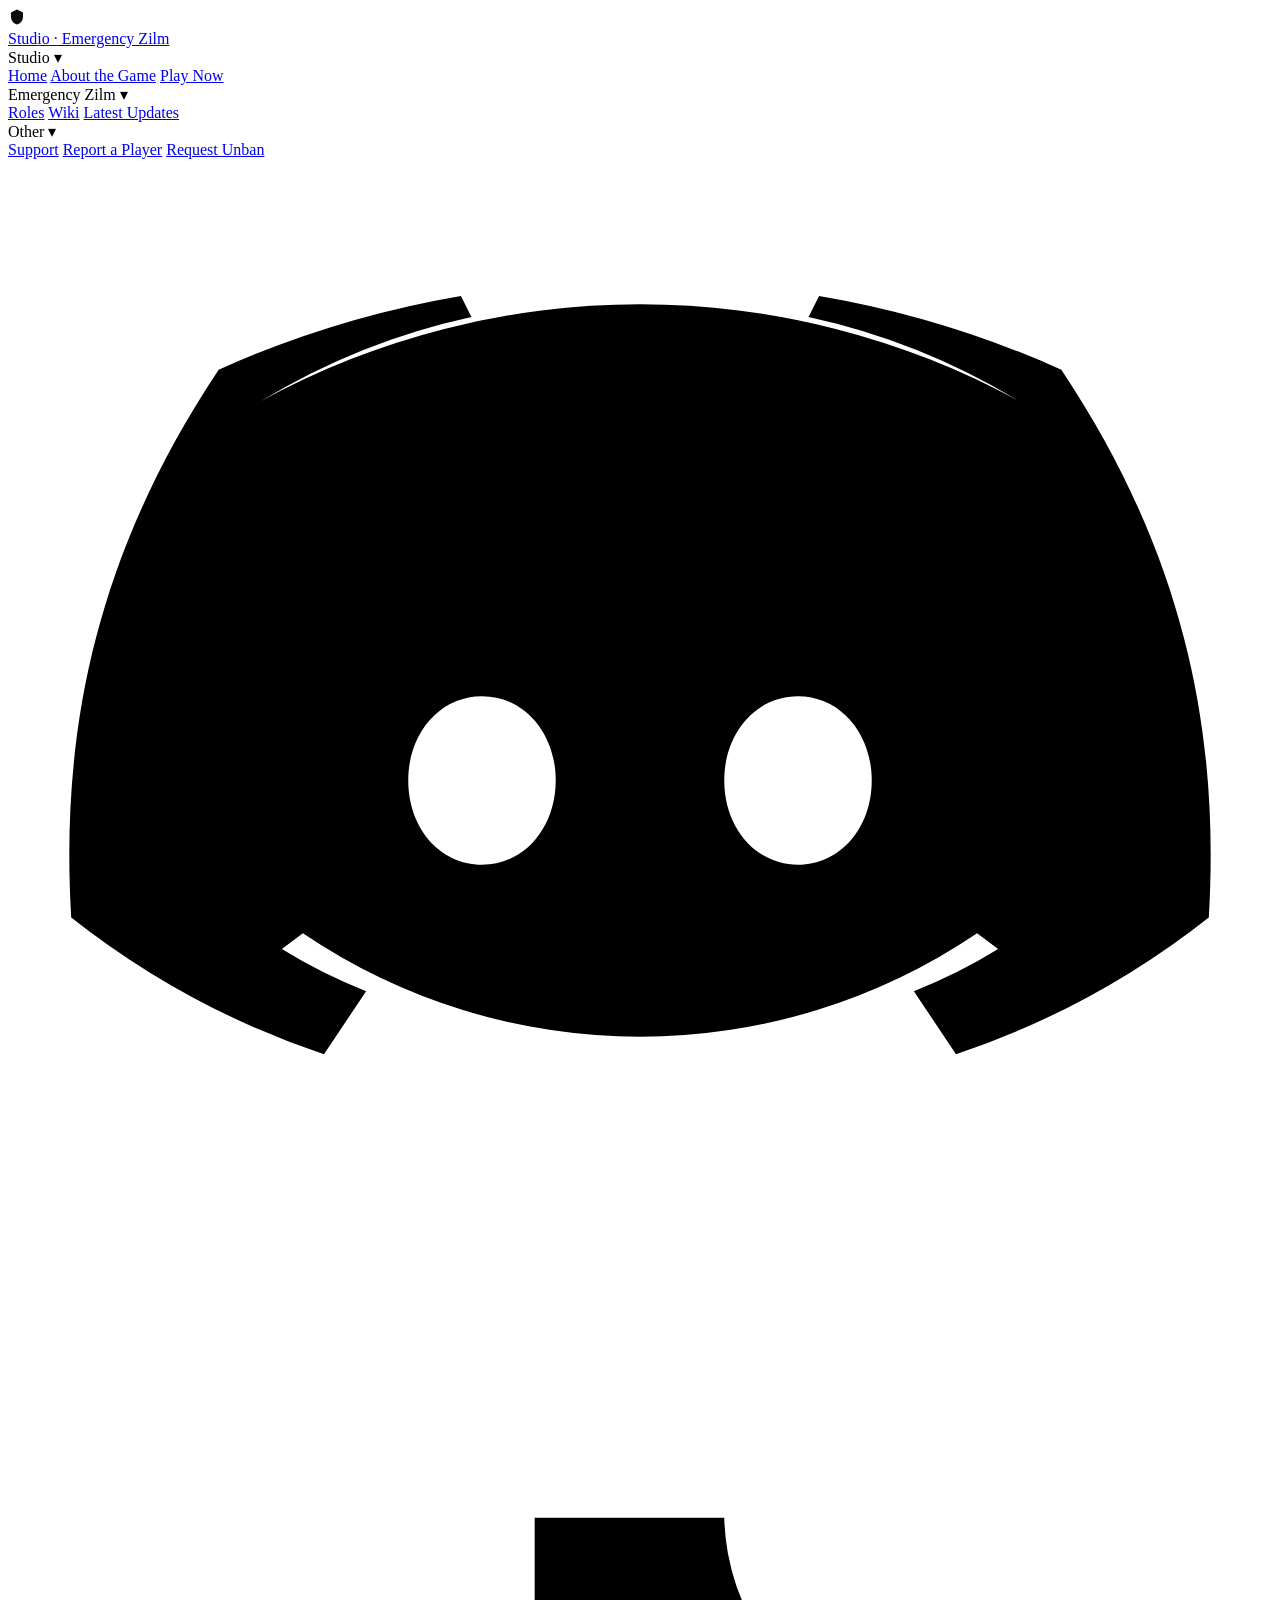
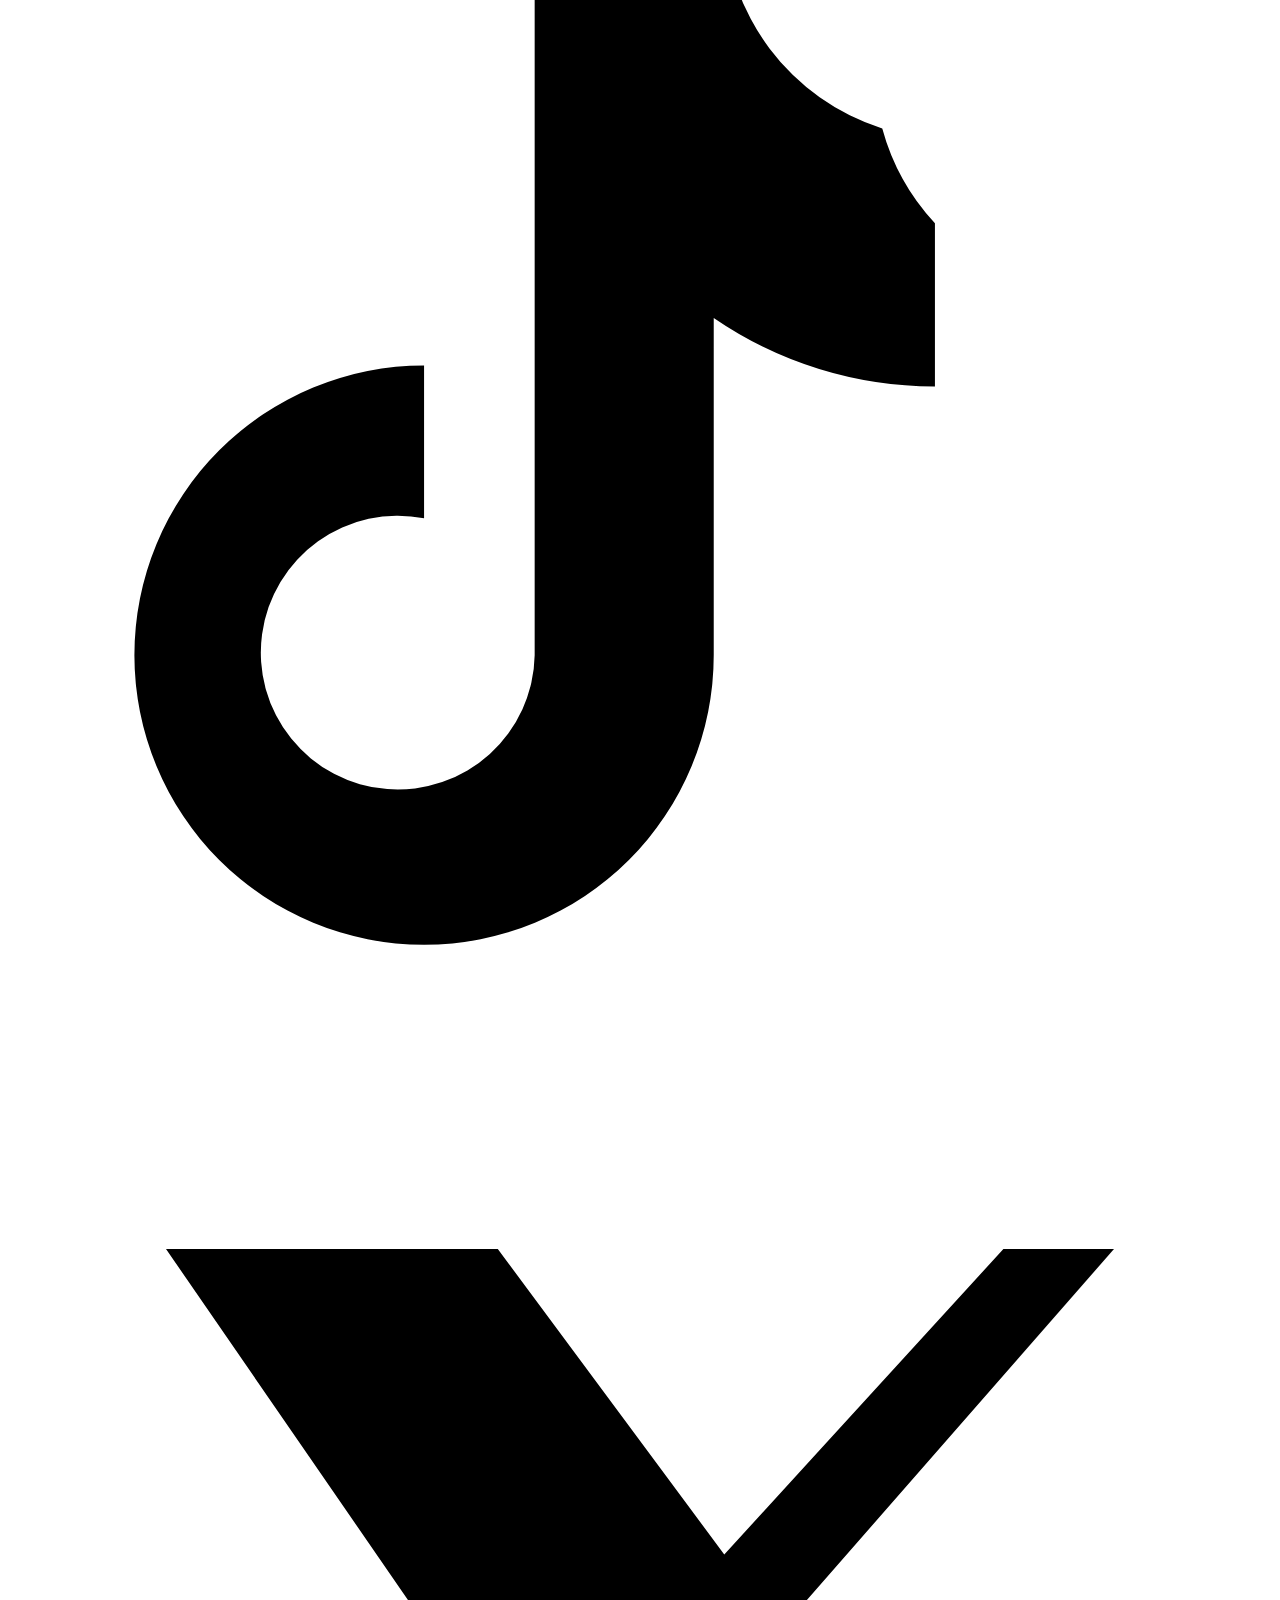
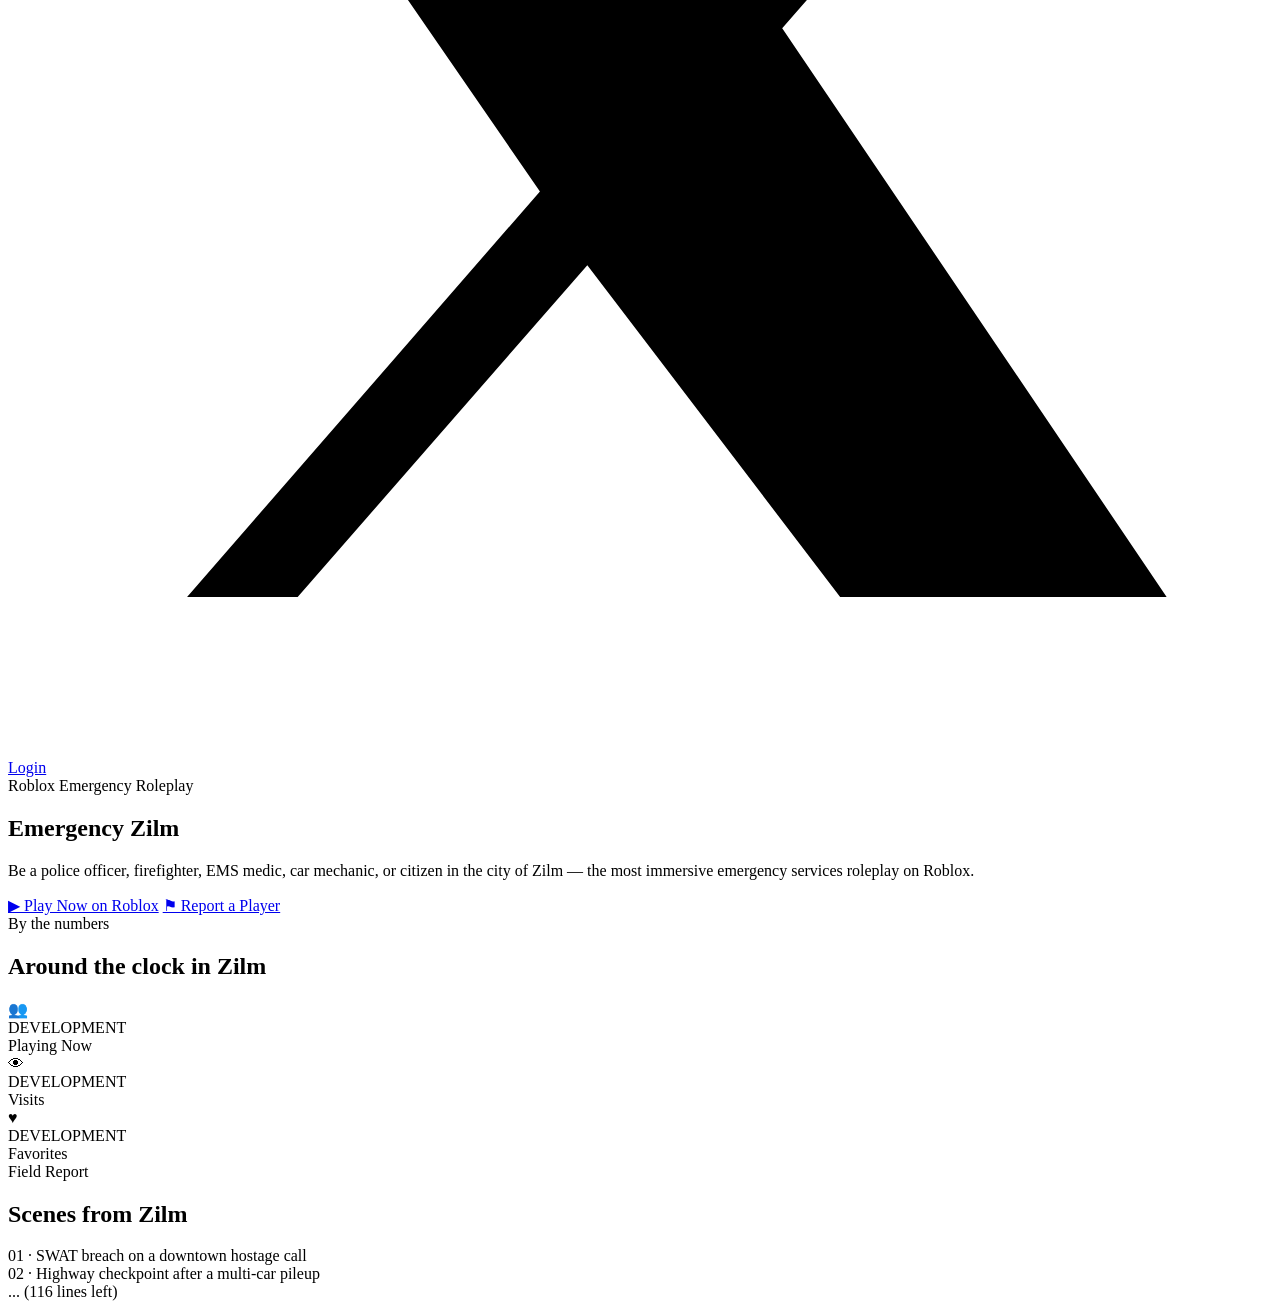
==== commit 05553596: "Update index.html" ====
--- a/index.html
+++ b/index.html
@@ -6,96 +6,96 @@
 <title>Emergency Zilm</title>
 <link rel="preconnect" href="https://fonts.googleapis.com">
 <link href="https://fonts.googleapis.com/css2?family=Bebas+Neue&family=IBM+Plex+Sans:wght@400;500;600;700&family=IBM+Plex+Mono:wght@400;500;600&display=swap" rel="stylesheet">
-<style>
-  :root{
-    --bg:        #0B0D10;
-    --panel:     #15181D;
-    --panel-2:   #101318;
-    --hairline:  #262B33;
-    --text:      #ECEFF3;
-    --muted:     #8A929E;
-    --blue:      #2D6CDF;
-    --amber:     #F5A623;
-    --red:       #E23744;
-    --green:     #21C97A;
-    --focus:     #F5A623;
-  }
-  *{ box-sizing:border-box; margin:0; padding:0; }
-  html{ scroll-behavior:smooth; }
-  body{
-    background:var(--bg); color:var(--text);
-    font-family:'IBM Plex Sans', sans-serif;
-    line-height:1.55;
-  }
-  a{ color:inherit; text-decoration:none; }
-  img{ display:block; width:100%; height:100%; object-fit:cover; }
-  .display{ font-family:'Bebas Neue', sans-serif; letter-spacing:0.02em; }
-  .mono{ font-family:'IBM Plex Mono', monospace; }
-  :focus-visible{ outline:2px solid var(--focus); outline-offset:3px; border-radius:2px; }
-  .wrap{ max-width:1180px; margin:0 auto; padding:0 32px; }
+<link rel="stylesheet" href="styles.css">
+</head>
+<body>
+<header>
+  <div class="wrap nav">
+    <a href="index.html" class="brand" style="cursor:pointer;">
+      <div class="brand-badge" aria-hidden="true">
+        <svg width="18" height="18" viewBox="0 0 24 24" fill="none"><path d="M12 2L4 6v6c0 5 3.4 8.7 8 10 4.6-1.3 8-5 8-10V6l-8-4z" fill="#0B0D10"/></svg>
+      </div>
+      <div class="brand-name">Studio<span> · Emergency Zilm</span></div>
+    </a>
+    <nav class="nav-links" aria-label="Primary">
+      <div class="nav-drop" tabindex="0">Studio ▾
+        <div class="nav-menu">
+          <a href="index.html">Home</a>
+          <a href="index.html#about">About the Game</a>
+          <a href="play.html">Play Now</a>
+        </div>
+      </div>
+      <div class="nav-drop" tabindex="0">Emergency Zilm ▾
+        <div class="nav-menu">
+          <a href="index.html#roles">Roles</a>
+          <a href="wiki.html">Wiki</a>
+          <a href="updates.html">Latest Updates</a>
+        </div>
+      </div>
+      <div class="nav-drop" tabindex="0">Other ▾
+        <div class="nav-menu">
+          <a href="support.html">Support</a>
+          <a href="report.html">Report a Player</a>
+          <a href="unban.html">Request Unban</a>
+        </div>
+      </div>
+    </nav>
+    <div class="nav-icons">
+      <a href="https://discord.gg/emergencyzilm" aria-label="Discord" style="color:inherit; display:flex;"><svg viewBox="0 0 24 24" fill="currentColor"><path d="M20 4a19 19 0 00-4.6-1.4l-.2.4a13 13 0 014 1.6 15 15 0 00-14.4 0 13 13 0 014-1.6l-.2-.4A19 19 0 004 4C1.6 7.6 1 11 1.2 14.4A16 16 0 006 17l.8-1.2a10 10 0 01-1.6-.8l.4-.3a11.4 11.4 0 0012.8 0l.4.3a10 10 0 01-1.6.8L18 17a16 16 0 004.8-2.6C23 11 22.4 7.6 20 4zM9 13.4c-.8 0-1.4-.7-1.4-1.6S8.2 10.2 9 10.2s1.4.7 1.4 1.6-.6 1.6-1.4 1.6zm6 0c-.8 0-1.4-.7-1.4-1.6s.6-1.6 1.4-1.6 1.4.7 1.4 1.6-.6 1.6-1.4 1.6z"/></svg></a>
+      <svg viewBox="0 0 24 24" fill="currentColor"><path d="M16.6 5.8a4.3 4.3 0 01-3-4H10v14a2.6 2.6 0 11-2.1-2.6v-2.9a5.5 5.5 0 105.5 5.5V9.4a7.4 7.4 0 004.2 1.3V7.6a4.3 4.3 0 01-1-1.8z"/></svg>
+      <svg viewBox="0 0 24 24" fill="currentColor"><path d="M18.9 3H21l-6.3 7.2L22 21h-6.2l-4.8-6.3L5.5 21H3.4l6.7-7.7L3 3h6.3l4.3 5.8L18.9 3z"/></svg>
+    </div>
+    <a href="login.html" class="btn btn-outline-blue">Login</a>
+  </div>
+</header>
 
-  /* HEADER */
-  header{
-    position:sticky; top:0; z-index:50;
-    background:rgba(11,13,16,0.94); backdrop-filter:blur(8px);
-    border-bottom:1px solid var(--hairline);
-  }
-  .nav{ display:flex; align-items:center; justify-content:space-between; height:72px; }
-  .brand{ display:flex; align-items:center; gap:12px; }
-  .brand-badge{
-    width:34px; height:34px; border-radius:8px;
-    background:linear-gradient(135deg, var(--blue), var(--red));
-    display:flex; align-items:center; justify-content:center; flex-shrink:0;
-  }
-  .brand-name{ font-size:15px; font-weight:600; }
-  .brand-name span{ color:var(--muted); font-weight:400; }
-  .nav-links{ display:flex; gap:8px; align-items:center; }
-  .nav-drop{
-    display:flex; align-items:center; gap:6px;
-    font-size:14px; color:var(--text); font-weight:500;
-    padding:8px 12px; border-radius:6px; cursor:pointer;
-  }
-  .nav-drop:hover{ background:var(--panel); }
-  .nav-icons{ display:flex; gap:16px; align-items:center; color:var(--muted); }
-  .nav-icons svg{ width:18px; height:18px; }
-  .btn{
-    display:inline-flex; align-items:center; gap:8px;
-    padding:10px 18px; border-radius:6px; font-size:14px; font-weight:600;
-    border:1px solid transparent; cursor:pointer; white-space:nowrap;
-    transition:transform .15s ease, background .15s ease, border-color .15s ease;
-  }
-  .btn:hover{ transform:translateY(-1px); }
-  .btn-outline-blue{ border-color:var(--blue); color:var(--blue); background:transparent; }
-  .btn-outline-blue:hover{ background:rgba(45,108,223,0.08); }
-  .btn-green{ background:var(--green); color:#06210F; }
-  .btn-green:hover{ background:#2fe08c; }
-  .btn-red{ background:var(--red); color:#fff; }
-  .btn-red:hover{ background:#ef4c58; }
-  .btn-amber{ background:var(--amber); color:#221600; }
-  .btn-amber:hover{ background:#ffb733; }
-  .btn-outline{ border-color:var(--hairline); color:var(--text); background:transparent; }
-  .btn-outline:hover{ border-color:var(--muted); }
+<section class="hero">
+  <div class="wrap">
+    <div class="eyebrow">Roblox Emergency Roleplay</div>
+    <h1 class="hero-title display">Emergency Zilm</h1>
+    <p class="hero-sub">Be a police officer, firefighter, EMS medic, car mechanic, or citizen in the city of Zilm — the most immersive emergency services roleplay on Roblox.</p>
+    <div class="hero-actions">
+      <a href="play.html" class="btn btn-green">▶ Play Now on Roblox</a>
+      <a href="report.html" class="btn btn-outline">⚑ Report a Player</a>
+    </div>
+  </div>
+</section>
 
-  /* HERO */
-  .hero{
-    padding:100px 0 90px; text-align:center; border-bottom:1px solid var(--hairline);
-    position:relative; overflow:hidden;
-  }
-  .hero::before{
-    content:""; position:absolute; inset:0;
-    background:radial-gradient(ellipse 900px 400px at 50% 0%, rgba(45,108,223,0.12), transparent 60%);
-    pointer-events:none;
-  }
-  .eyebrow{
-    font-family:'IBM Plex Mono', monospace; font-size:12px; letter-spacing:0.14em;
-    color:var(--muted); text-transform:uppercase; margin-bottom:16px;
-  }
-  h1.hero-title{ font-size:clamp(44px,6vw,68px); line-height:1; text-transform:uppercase; }
-  .hero-sub{
-    margin:20px auto 0; max-width:560px; font-size:16.5px; color:#B4BBC7;
-  }
-  .hero-actions{ margin-top:30px; display:flex; gap:14px; justify-content:center; flex-wrap:wrap; }
+<section class="stats">
+  <div class="wrap">
+    <div class="stats-eyebrow">By the numbers</div>
+    <h2 class="stats-title display">Around the clock in Zilm</h2>
+    <div class="stats-grid">
+      <div class="stat-card">
+        <div class="stat-icon">👥</div>
+        <div class="stat-num mono">DEVELOPMENT</div>
+        <div class="stat-label">Playing Now</div>
+      </div>
+      <div class="stat-card amber">
+        <div class="stat-icon">👁</div>
+        <div class="stat-num mono">DEVELOPMENT</div>
+        <div class="stat-label">Visits</div>
+      </div>
+      <div class="stat-card red">
+        <div class="stat-icon">♥</div>
+        <div class="stat-num mono">DEVELOPMENT</div>
+        <div class="stat-label">Favorites</div>
+      </div>
+    </div>
+  </div>
+</section>
 
-  /* STATS */
-  .stats{ padding:72px 0; border-bottom:1px solid var(--hairline); }
-... (311 lines left)
+<section class="gallery">
+  <div class="wrap">
+    <div class="gallery-eyebrow">Field Report</div>
+    <h2 class="gallery-title display">Scenes from Zilm</h2>
+    <div class="gallery-grid">
+      <div class="gallery-card">
+        <div class="cap">01 · SWAT breach on a downtown hostage call</div>
+      </div>
+      <div class="gallery-card">
+        <div class="cap">02 · Highway checkpoint after a multi-car pileup</div>
+      </div>
+    </div>
+  </div>
+... (116 lines left)
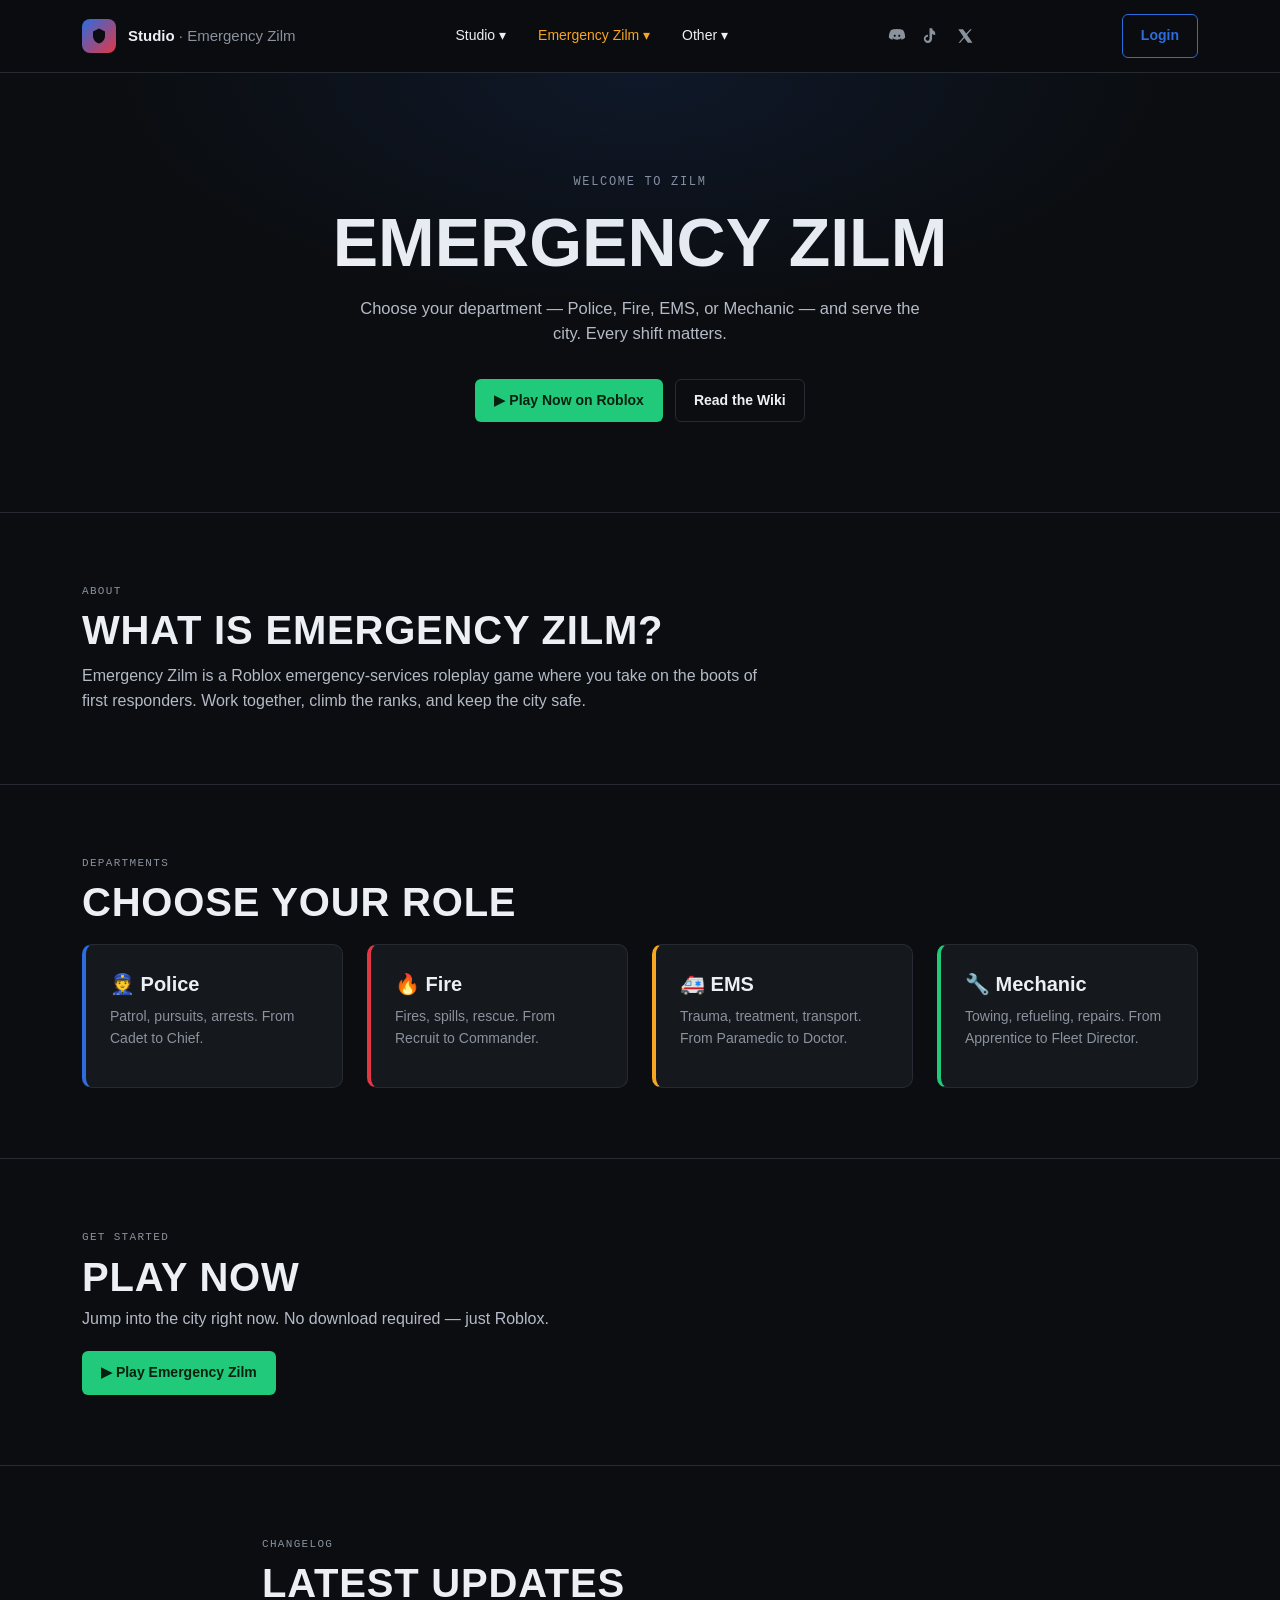
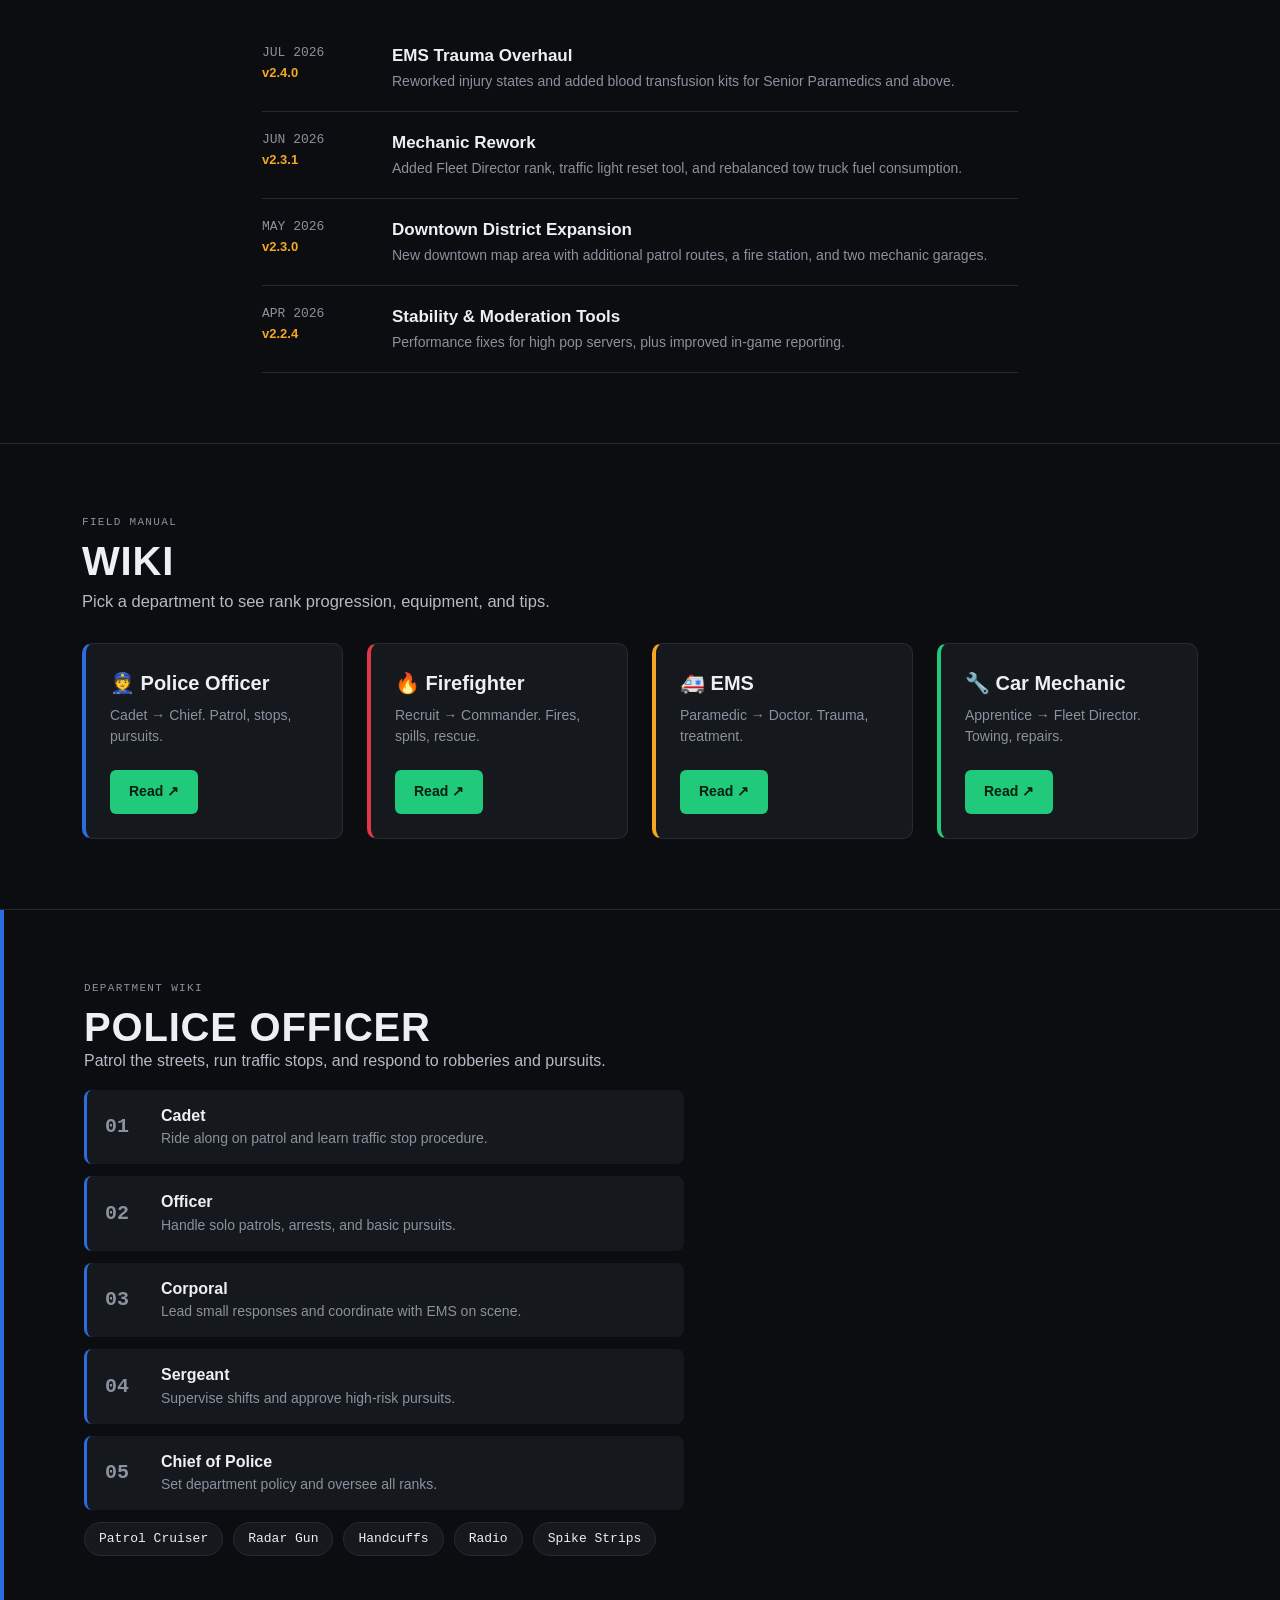
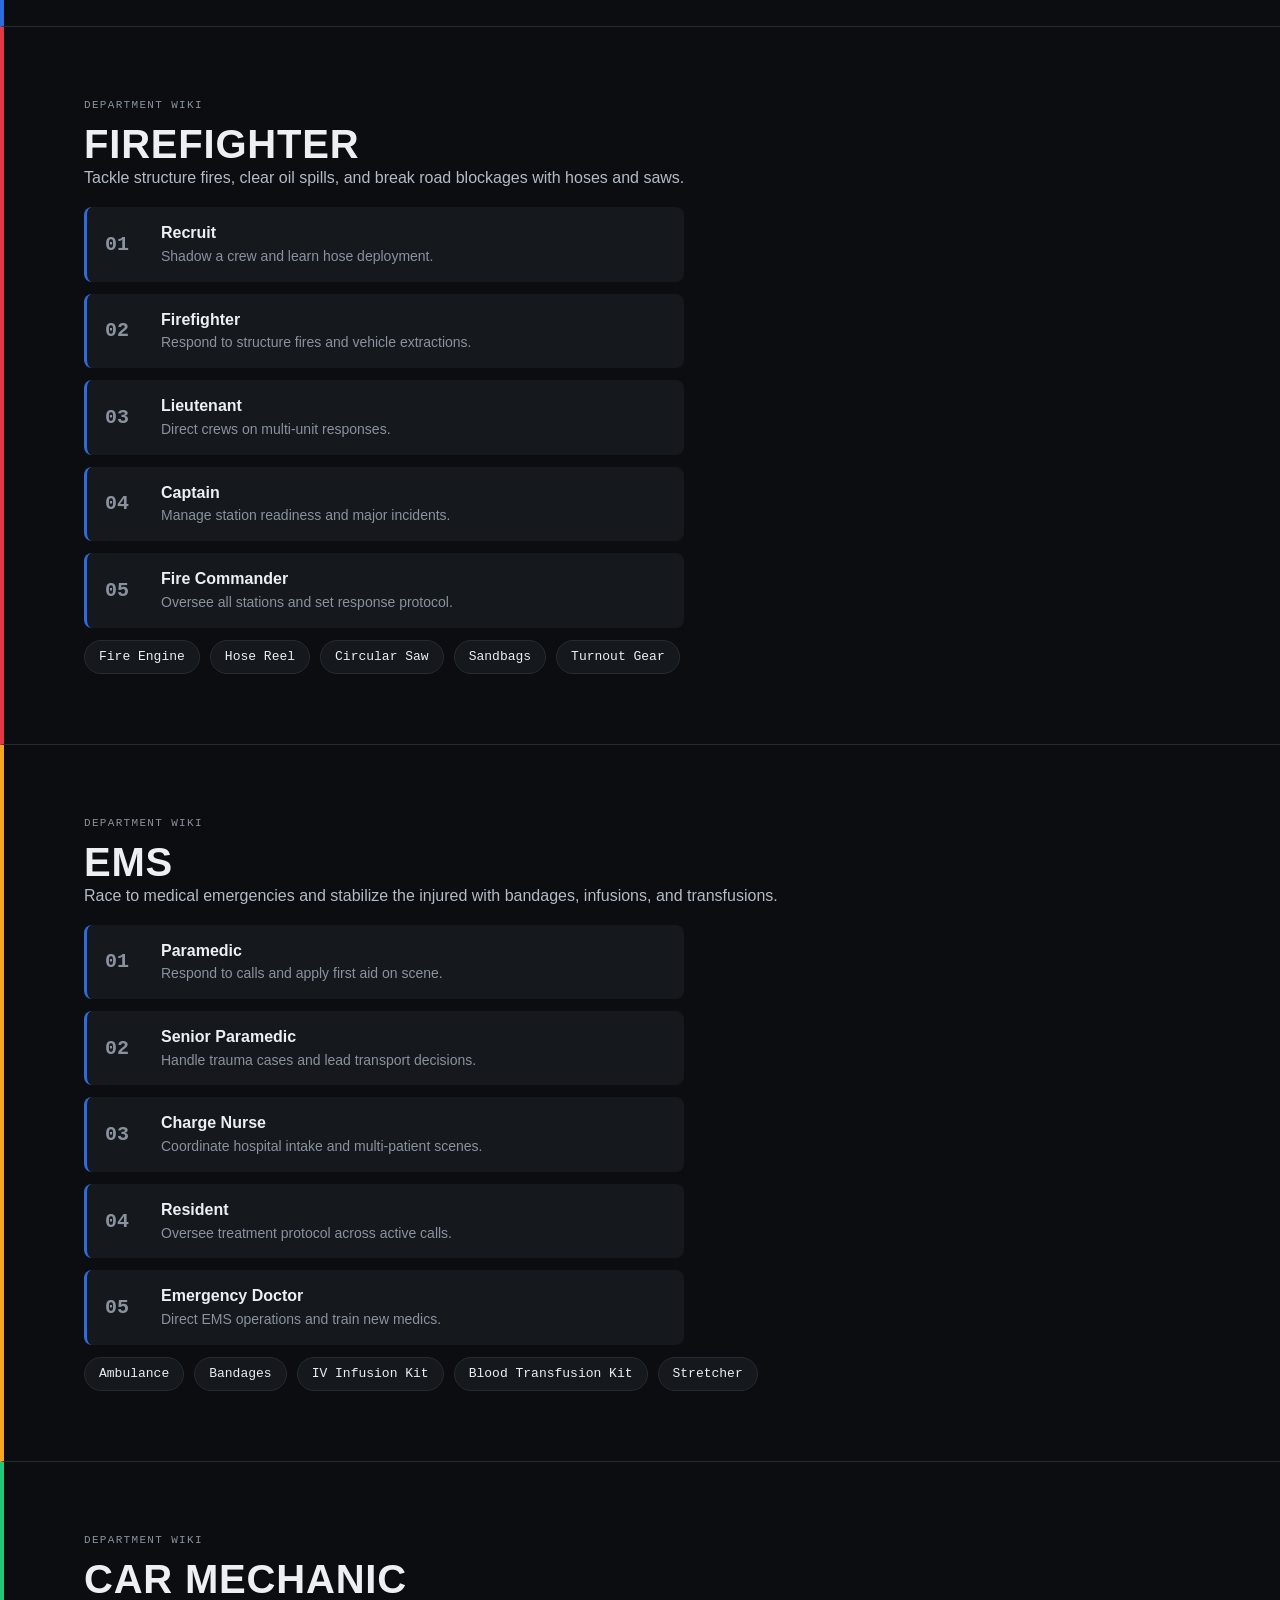
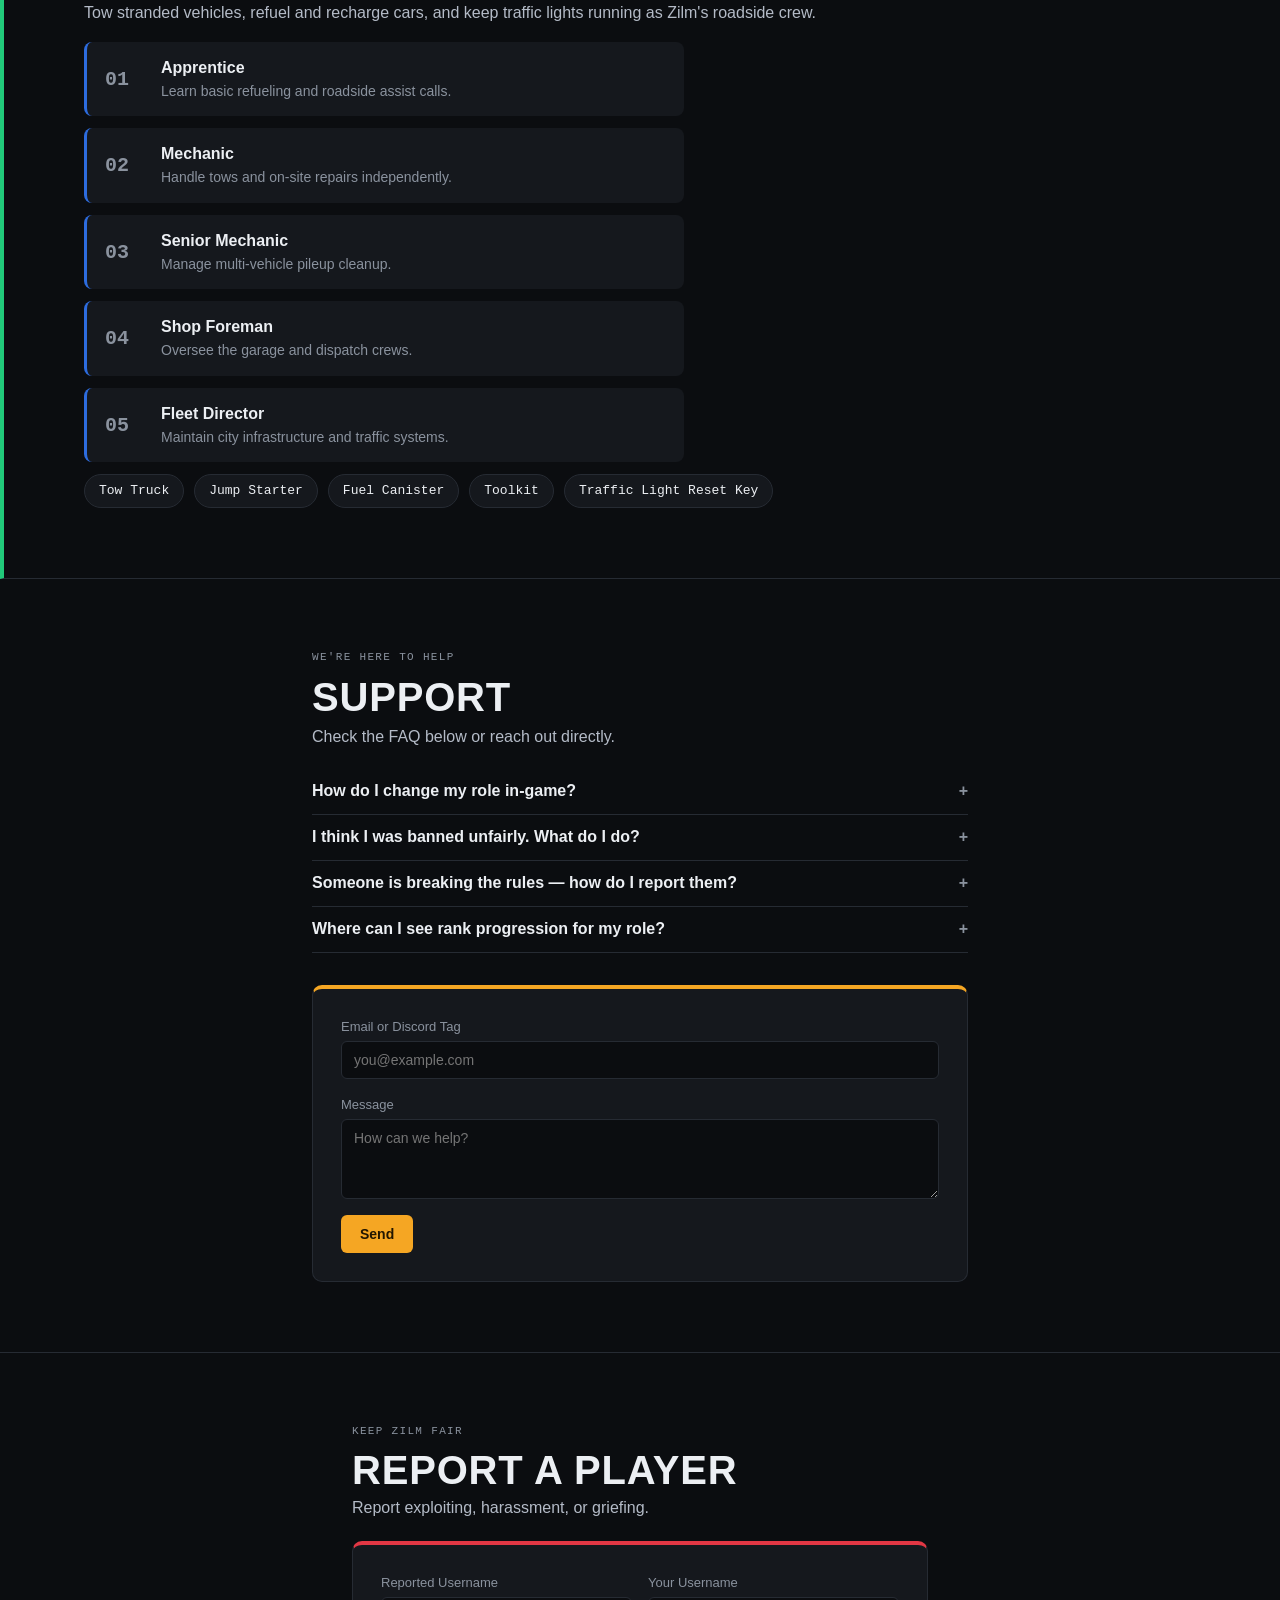
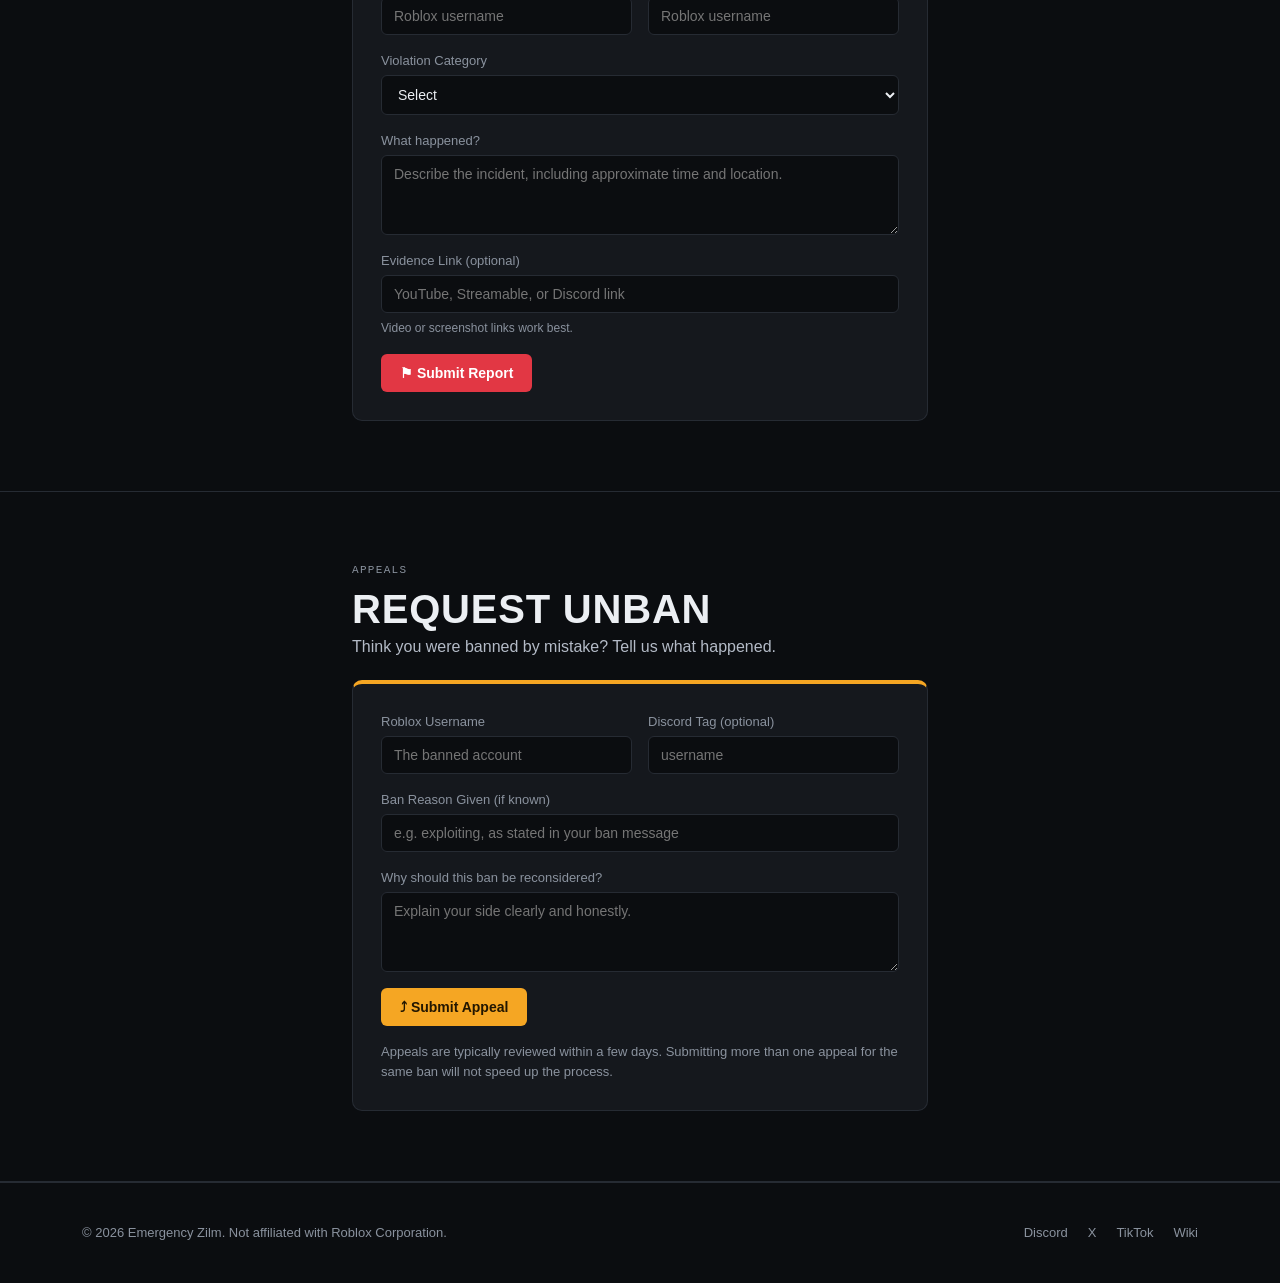
==== commit 21944675: "Update index.html" ====
--- a/index.html
+++ b/index.html
@@ -3,15 +3,227 @@
 <head>
 <meta charset="UTF-8">
 <meta name="viewport" content="width=device-width, initial-scale=1.0">
-<title>Emergency Zilm</title>
+<title>Emergency Zilm — Complete Site</title>
 <link rel="preconnect" href="https://fonts.googleapis.com">
 <link href="https://fonts.googleapis.com/css2?family=Bebas+Neue&family=IBM+Plex+Sans:wght@400;500;600;700&family=IBM+Plex+Mono:wght@400;500;600&display=swap" rel="stylesheet">
-<link rel="stylesheet" href="styles.css">
+<style>
+:root{
+  --bg:        #0B0D10;
+  --panel:     #15181D;
+  --panel-2:   #101318;
+  --hairline:  #262B33;
+  --text:      #ECEFF3;
+  --muted:     #8A929E;
+  --blue:      #2D6CDF;
+  --amber:     #F5A623;
+  --red:       #E23744;
+  --green:     #21C97A;
+  --focus:     #F5A623;
+}
+*{ box-sizing:border-box; margin:0; padding:0; }
+html{ scroll-behavior:smooth; }
+body{
+  background:var(--bg); color:var(--text);
+  font-family:'IBM Plex Sans', sans-serif;
+  line-height:1.55;
+}
+a{ color:inherit; text-decoration:none; }
+img{ display:block; width:100%; height:100%; object-fit:cover; }
+.display{ font-family:'Bebas Neue', sans-serif; letter-spacing:0.02em; }
+.mono{ font-family:'IBM Plex Mono', monospace; }
+:focus-visible{ outline:2px solid var(--focus); outline-offset:3px; border-radius:2px; }
+.wrap{ max-width:1180px; margin:0 auto; padding:0 32px; }
+
+/* HEADER */
+header{
+  position:sticky; top:0; z-index:50;
+  background:rgba(11,13,16,0.94); backdrop-filter:blur(8px);
+  border-bottom:1px solid var(--hairline);
+}
+.nav{ display:flex; align-items:center; justify-content:space-between; height:72px; flex-wrap:wrap; gap:8px; }
+.brand{ display:flex; align-items:center; gap:12px; cursor:pointer; }
+.brand-badge{
+  width:34px; height:34px; border-radius:8px;
+  background:linear-gradient(135deg, var(--blue), var(--red));
+  display:flex; align-items:center; justify-content:center; flex-shrink:0;
+}
+.brand-name{ font-size:15px; font-weight:600; }
+.brand-name span{ color:var(--muted); font-weight:400; }
+.nav-links{ display:flex; gap:8px; align-items:center; flex-wrap:wrap; }
+.nav-drop{
+  display:flex; align-items:center; gap:6px;
+  font-size:14px; color:var(--text); font-weight:500;
+  padding:8px 12px; border-radius:6px; cursor:pointer;
+  position:relative;
+}
+.nav-drop:hover{ background:var(--panel); }
+.nav-drop.current{ color:var(--amber); }
+.nav-menu{
+  display:none; position:absolute; top:calc(100% + 6px); left:0; min-width:200px;
+  background:var(--panel); border:1px solid var(--hairline); border-radius:8px;
+  padding:6px; box-shadow:0 12px 28px rgba(0,0,0,0.4); z-index:60;
+}
+.nav-drop:hover .nav-menu, .nav-drop:focus-within .nav-menu{ display:block; }
+.nav-menu a{
+  display:block; padding:9px 10px; border-radius:5px; font-size:13.5px; color:var(--text);
+}
+.nav-menu a:hover{ background:var(--panel-2); color:var(--amber); }
+.nav-icons{ display:flex; gap:16px; align-items:center; color:var(--muted); }
+.nav-icons svg{ width:18px; height:18px; }
+.btn{
+  display:inline-flex; align-items:center; gap:8px;
+  padding:10px 18px; border-radius:6px; font-size:14px; font-weight:600;
+  border:1px solid transparent; cursor:pointer; white-space:nowrap;
+  transition:transform .15s ease, background .15s ease, border-color .15s ease;
+}
+.btn:hover{ transform:translateY(-1px); }
+.btn-outline-blue{ border-color:var(--blue); color:var(--blue); background:transparent; }
+.btn-outline-blue:hover{ background:rgba(45,108,223,0.08); }
+.btn-green{ background:var(--green); color:#06210F; }
+.btn-green:hover{ background:#2fe08c; }
+.btn-red{ background:var(--red); color:#fff; }
+.btn-red:hover{ background:#ef4c58; }
+.btn-amber{ background:var(--amber); color:#221600; }
+.btn-amber:hover{ background:#ffb733; }
+.btn-outline{ border-color:var(--hairline); color:var(--text); background:transparent; }
+.btn-outline:hover{ border-color:var(--muted); }
+.btn[disabled]{ opacity:0.5; cursor:not-allowed; transform:none !important; }
+
+/* HERO */
+.hero{
+  padding:100px 0 90px; text-align:center; border-bottom:1px solid var(--hairline);
+  position:relative; overflow:hidden;
+}
+.hero::before{
+  content:""; position:absolute; inset:0;
+  background:radial-gradient(ellipse 900px 400px at 50% 0%, rgba(45,108,223,0.12), transparent 60%);
+  pointer-events:none;
+}
+.eyebrow{
+  font-family:'IBM Plex Mono', monospace; font-size:12px; letter-spacing:0.14em;
+  color:var(--muted); text-transform:uppercase; margin-bottom:16px;
+}
+h1.hero-title{ font-size:clamp(44px,6vw,68px); line-height:1; text-transform:uppercase; }
+.hero-sub{
+  margin:20px auto 0; max-width:560px; font-size:16.5px; color:#B4BBC7;
+}
+
+.page-hero{
+  padding:70px 0 60px; border-bottom:1px solid var(--hairline);
+}
+.page-hero.accent-green{ border-bottom-color:var(--green); }
+.page-hero.accent-red{ border-bottom-color:var(--red); }
+.page-hero.accent-amber{ border-bottom-color:var(--amber); }
+.page-hero.accent-blue{ border-bottom-color:var(--blue); }
+.breadcrumb{ font-size:13px; color:var(--muted); margin-bottom:12px; }
+.breadcrumb a{ color:var(--blue); }
+.breadcrumb a:hover{ text-decoration:underline; }
+.page-title{ font-size:clamp(36px,5vw,54px); line-height:1; text-transform:uppercase; }
+.page-sub{ margin:12px 0 0; max-width:540px; font-size:16.5px; color:#B4BBC7; }
+
+.section{ padding:70px 0; border-bottom:1px solid var(--hairline); }
+.section-eyebrow{ font-family:'IBM Plex Mono', monospace; font-size:11px; letter-spacing:0.12em; color:var(--muted); text-transform:uppercase; margin-bottom:8px; }
+.section-title{ font-size:clamp(28px,3.5vw,40px); line-height:1.1; text-transform:uppercase; }
+
+/* CARDS & GRID */
+.wiki-grid{ display:grid; grid-template-columns:repeat(auto-fit, minmax(220px,1fr)); gap:24px; margin-top:28px; }
+.wiki-card{
+  background:var(--panel); padding:24px; border-radius:10px; border:1px solid var(--hairline);
+  transition:border .2s;
+}
+.wiki-card:hover{ border-color:var(--muted); }
+.wiki-card h3{ font-size:20px; margin-bottom:6px; }
+.wiki-card p{ color:var(--muted); font-size:14px; margin-bottom:14px; }
+.wiki-card.red{ border-left:4px solid var(--red); }
+.wiki-card.amber{ border-left:4px solid var(--amber); }
+.wiki-card.green{ border-left:4px solid var(--green); }
+.wiki-card.blue{ border-left:4px solid var(--blue); }
+
+.grid-2{ display:grid; grid-template-columns:repeat(auto-fit, minmax(240px,1fr)); gap:24px; }
+
+.panel{
+  background:var(--panel); padding:28px; border-radius:10px; border:1px solid var(--hairline);
+}
+.panel-top-blue{ border-top:4px solid var(--blue); }
+.panel-top-amber{ border-top:4px solid var(--amber); }
+.panel-top-red{ border-top:4px solid var(--red); }
+.panel-top-green{ border-top:4px solid var(--green); }
+
+/* RANK LIST */
+.rank-list{ display:flex; flex-direction:column; gap:12px; margin-top:16px; max-width:600px; }
+.rank-item{ display:flex; align-items:center; gap:20px; background:var(--panel); padding:14px 18px; border-radius:8px; border-left:3px solid var(--blue); }
+.rank-num{ font-size:20px; font-weight:600; color:var(--muted); min-width:36px; }
+.rank-name{ font-weight:600; font-size:16px; }
+.rank-desc{ color:var(--muted); font-size:14px; }
+
+/* TAGS */
+.tag-list{ display:flex; flex-wrap:wrap; gap:10px; margin-top:12px; }
+.tag-chip{ background:var(--panel); padding:6px 14px; border-radius:20px; font-size:13px; border:1px solid var(--hairline); }
+
+/* UPDATES */
+.update-item{
+  display:grid; grid-template-columns:110px 1fr; gap:20px;
+  padding:18px 0; border-bottom:1px solid var(--hairline);
+}
+.update-date{ font-size:13px; color:var(--muted); }
+.update-version{ font-size:13px; font-weight:600; color:var(--amber); }
+.update-title{ font-weight:600; font-size:17px; }
+.update-desc{ color:var(--muted); font-size:14px; margin-top:2px; }
+
+/* FORMS */
+.form-grid{ display:flex; flex-direction:column; gap:16px; }
+.field-row{ display:grid; grid-template-columns:1fr 1fr; gap:16px; }
+.field{ display:flex; flex-direction:column; gap:4px; }
+.field label{ font-weight:500; font-size:13px; color:var(--muted); }
+.field input, .field select, .field textarea{
+  background:var(--bg); border:1px solid var(--hairline); border-radius:6px;
+  padding:10px 12px; color:var(--text); font-family:inherit; font-size:14px;
+}
+.field textarea{ min-height:80px; resize:vertical; }
+.field input:focus, .field select:focus, .field textarea:focus{
+  outline:2px solid var(--focus); outline-offset:2px;
+}
+.field-hint{ font-size:12px; color:var(--muted); margin-top:2px; }
+.form-status{ margin-top:12px; padding:10px; border-radius:6px; display:none; }
+.form-status.show{ display:block; }
+.form-status.ok{ background:rgba(33,201,122,0.12); border:1px solid var(--green); color:var(--green); }
+.form-note{ margin-top:16px; font-size:13px; color:var(--muted); }
+
+/* FAQ */
+.faq-item{ border-bottom:1px solid var(--hairline); padding:10px 0; }
+.faq-q{ font-weight:600; cursor:pointer; display:flex; justify-content:space-between; }
+.faq-q .chev{ color:var(--muted); transition:transform .2s; }
+.faq-item.open .chev{ transform:rotate(45deg); }
+.faq-a{ display:none; padding-top:6px; color:var(--muted); }
+.faq-item.open .faq-a{ display:block; }
+
+/* FOOTER */
+footer{ padding:40px 0; border-top:1px solid var(--hairline); }
+.foot-inner{ display:flex; justify-content:space-between; flex-wrap:wrap; gap:16px; }
+.foot-copy{ color:var(--muted); font-size:13px; }
+.foot-links{ display:flex; gap:20px; }
+.foot-links a{ color:var(--muted); font-size:13px; }
+.foot-links a:hover{ color:var(--text); }
+
+/* RESPONSIVE */
+@media (max-width:700px){
+  .nav{ flex-direction:column; height:auto; padding:12px 0; gap:10px; }
+  .nav-links{ flex-wrap:wrap; justify-content:center; }
+  .nav-icons{ gap:12px; }
+  .update-item{ grid-template-columns:1fr; gap:4px; }
+  .field-row{ grid-template-columns:1fr; }
+  .hero{ padding:60px 0 50px; }
+  .page-hero{ padding:40px 0 30px; }
+  .section{ padding:40px 0; }
+}
+</style>
 </head>
 <body>
+
+<!-- ===== HEADER ===== -->
 <header>
   <div class="wrap nav">
-    <a href="index.html" class="brand" style="cursor:pointer;">
+    <a href="#home" class="brand">
       <div class="brand-badge" aria-hidden="true">
         <svg width="18" height="18" viewBox="0 0 24 24" fill="none"><path d="M12 2L4 6v6c0 5 3.4 8.7 8 10 4.6-1.3 8-5 8-10V6l-8-4z" fill="#0B0D10"/></svg>
       </div>
@@ -20,82 +232,263 @@
     <nav class="nav-links" aria-label="Primary">
       <div class="nav-drop" tabindex="0">Studio ▾
         <div class="nav-menu">
-          <a href="index.html">Home</a>
-          <a href="index.html#about">About the Game</a>
-          <a href="play.html">Play Now</a>
+          <a href="#home">Home</a>
+          <a href="#about">About the Game</a>
+          <a href="#play">Play Now</a>
         </div>
       </div>
-      <div class="nav-drop" tabindex="0">Emergency Zilm ▾
+      <div class="nav-drop current" tabindex="0">Emergency Zilm ▾
         <div class="nav-menu">
-          <a href="index.html#roles">Roles</a>
-          <a href="wiki.html">Wiki</a>
-          <a href="updates.html">Latest Updates</a>
+          <a href="#roles">Roles</a>
+          <a href="#wiki">Wiki</a>
+          <a href="#updates">Latest Updates</a>
         </div>
       </div>
       <div class="nav-drop" tabindex="0">Other ▾
         <div class="nav-menu">
-          <a href="support.html">Support</a>
-          <a href="report.html">Report a Player</a>
-          <a href="unban.html">Request Unban</a>
+          <a href="#support">Support</a>
+          <a href="#report">Report a Player</a>
+          <a href="#unban">Request Unban</a>
         </div>
       </div>
     </nav>
     <div class="nav-icons">
-      <a href="https://discord.gg/emergencyzilm" aria-label="Discord" style="color:inherit; display:flex;"><svg viewBox="0 0 24 24" fill="currentColor"><path d="M20 4a19 19 0 00-4.6-1.4l-.2.4a13 13 0 014 1.6 15 15 0 00-14.4 0 13 13 0 014-1.6l-.2-.4A19 19 0 004 4C1.6 7.6 1 11 1.2 14.4A16 16 0 006 17l.8-1.2a10 10 0 01-1.6-.8l.4-.3a11.4 11.4 0 0012.8 0l.4.3a10 10 0 01-1.6.8L18 17a16 16 0 004.8-2.6C23 11 22.4 7.6 20 4zM9 13.4c-.8 0-1.4-.7-1.4-1.6S8.2 10.2 9 10.2s1.4.7 1.4 1.6-.6 1.6-1.4 1.6zm6 0c-.8 0-1.4-.7-1.4-1.6s.6-1.6 1.4-1.6 1.4.7 1.4 1.6-.6 1.6-1.4 1.6z"/></svg></a>
-      <svg viewBox="0 0 24 24" fill="currentColor"><path d="M16.6 5.8a4.3 4.3 0 01-3-4H10v14a2.6 2.6 0 11-2.1-2.6v-2.9a5.5 5.5 0 105.5 5.5V9.4a7.4 7.4 0 004.2 1.3V7.6a4.3 4.3 0 01-1-1.8z"/></svg>
-      <svg viewBox="0 0 24 24" fill="currentColor"><path d="M18.9 3H21l-6.3 7.2L22 21h-6.2l-4.8-6.3L5.5 21H3.4l6.7-7.7L3 3h6.3l4.3 5.8L18.9 3z"/></svg>
-    </div>
-    <a href="login.html" class="btn btn-outline-blue">Login</a>
+      <a href="#" aria-label="Discord" style="color:inherit; display:flex;"><svg viewBox="0 0 24 24" fill="currentColor" width="18" height="18"><path d="M20 4a19 19 0 00-4.6-1.4l-.2.4a13 13 0 014 1.6 15 15 0 00-14.4 0 13 13 0 014-1.6l-.2-.4A19 19 0 004 4C1.6 7.6 1 11 1.2 14.4A16 16 0 006 17l.8-1.2a10 10 0 01-1.6-.8l.4-.3a11.4 11.4 0 0012.8 0l.4.3a10 10 0 01-1.6.8L18 17a16 16 0 004.8-2.6C23 11 22.4 7.6 20 4zM9 13.4c-.8 0-1.4-.7-1.4-1.6S8.2 10.2 9 10.2s1.4.7 1.4 1.6-.6 1.6-1.4 1.6zm6 0c-.8 0-1.4-.7-1.4-1.6s.6-1.6 1.4-1.6 1.4.7 1.4 1.6-.6 1.6-1.4 1.6z"/></svg></a>
+      <svg viewBox="0 0 24 24" fill="currentColor" width="18" height="18"><path d="M16.6 5.8a4.3 4.3 0 01-3-4H10v14a2.6 2.6 0 11-2.1-2.6v-2.9a5.5 5.5 0 105.5 5.5V9.4a7.4 7.4 0 004.2 1.3V7.6a4.3 4.3 0 01-1-1.8z"/></svg>
+      <svg viewBox="0 0 24 24" fill="currentColor" width="18" height="18"><path d="M18.9 3H21l-6.3 7.2L22 21h-6.2l-4.8-6.3L5.5 21H3.4l6.7-7.7L3 3h6.3l4.3 5.8L18.9 3z"/></svg>
+    </div>
+    <a href="#" class="btn btn-outline-blue">Login</a>
   </div>
 </header>
 
-<section class="hero">
-  <div class="wrap">
-    <div class="eyebrow">Roblox Emergency Roleplay</div>
-    <h1 class="hero-title display">Emergency Zilm</h1>
-    <p class="hero-sub">Be a police officer, firefighter, EMS medic, car mechanic, or citizen in the city of Zilm — the most immersive emergency services roleplay on Roblox.</p>
-    <div class="hero-actions">
-      <a href="play.html" class="btn btn-green">▶ Play Now on Roblox</a>
-      <a href="report.html" class="btn btn-outline">⚑ Report a Player</a>
-    </div>
-  </div>
-</section>
-
-<section class="stats">
-  <div class="wrap">
-    <div class="stats-eyebrow">By the numbers</div>
-    <h2 class="stats-title display">Around the clock in Zilm</h2>
-    <div class="stats-grid">
-      <div class="stat-card">
-        <div class="stat-icon">👥</div>
-        <div class="stat-num mono">DEVELOPMENT</div>
-        <div class="stat-label">Playing Now</div>
-      </div>
-      <div class="stat-card amber">
-        <div class="stat-icon">👁</div>
-        <div class="stat-num mono">DEVELOPMENT</div>
-        <div class="stat-label">Visits</div>
-      </div>
-      <div class="stat-card red">
-        <div class="stat-icon">♥</div>
-        <div class="stat-num mono">DEVELOPMENT</div>
-        <div class="stat-label">Favorites</div>
-      </div>
-    </div>
-  </div>
-</section>
-
-<section class="gallery">
-  <div class="wrap">
-    <div class="gallery-eyebrow">Field Report</div>
-    <h2 class="gallery-title display">Scenes from Zilm</h2>
-    <div class="gallery-grid">
-      <div class="gallery-card">
-        <div class="cap">01 · SWAT breach on a downtown hostage call</div>
-      </div>
-      <div class="gallery-card">
-        <div class="cap">02 · Highway checkpoint after a multi-car pileup</div>
-      </div>
-    </div>
-  </div>
-... (116 lines left)
+<!-- ===== HOME ===== -->
+<section id="home" class="hero">
+  <div class="wrap">
+    <div class="eyebrow">Welcome to Zilm</div>
+    <h1 class="hero-title">Emergency Zilm</h1>
+    <p class="hero-sub">Choose your department — Police, Fire, EMS, or Mechanic — and serve the city. Every shift matters.</p>
+    <div style="margin-top:32px; display:flex; gap:12px; flex-wrap:wrap; justify-content:center;">
+      <a href="#play" class="btn btn-green">▶ Play Now on Roblox</a>
+      <a href="#wiki" class="btn btn-outline">Read the Wiki</a>
+    </div>
+  </div>
+</section>
+
+<!-- ===== ABOUT ===== -->
+<section id="about" class="section">
+  <div class="wrap">
+    <div class="section-eyebrow">About</div>
+    <h2 class="section-title display">What is Emergency Zilm?</h2>
+    <p style="max-width:680px; margin-top:12px; color:#B4BBC7;">Emergency Zilm is a Roblox emergency-services roleplay game where you take on the boots of first responders. Work together, climb the ranks, and keep the city safe.</p>
+  </div>
+</section>
+
+<!-- ===== ROLES ===== -->
+<section id="roles" class="section">
+  <div class="wrap">
+    <div class="section-eyebrow">Departments</div>
+    <h2 class="section-title display">Choose Your Role</h2>
+    <div class="wiki-grid" style="margin-top:20px;">
+      <div class="wiki-card blue"><h3>👮 Police</h3><p>Patrol, pursuits, arrests. From Cadet to Chief.</p></div>
+      <div class="wiki-card red"><h3>🔥 Fire</h3><p>Fires, spills, rescue. From Recruit to Commander.</p></div>
+      <div class="wiki-card amber"><h3>🚑 EMS</h3><p>Trauma, treatment, transport. From Paramedic to Doctor.</p></div>
+      <div class="wiki-card green"><h3>🔧 Mechanic</h3><p>Towing, refueling, repairs. From Apprentice to Fleet Director.</p></div>
+    </div>
+  </div>
+</section>
+
+<!-- ===== PLAY ===== -->
+<section id="play" class="section">
+  <div class="wrap">
+    <div class="section-eyebrow">Get Started</div>
+    <h2 class="section-title display">Play Now</h2>
+    <p style="max-width:560px; margin-top:8px; color:#B4BBC7;">Jump into the city right now. No download required — just Roblox.</p>
+    <a href="#" class="btn btn-green" style="margin-top:20px;">▶ Play Emergency Zilm</a>
+  </div>
+</section>
+
+<!-- ===== UPDATES ===== -->
+<section id="updates" class="section">
+  <div class="wrap" style="max-width:820px;">
+    <div class="section-eyebrow">Changelog</div>
+    <h2 class="section-title display">Latest Updates</h2>
+    <div style="margin-top:20px;">
+      <div class="update-item"><div><div class="update-date mono">JUL 2026</div><div class="update-version">v2.4.0</div></div><div><div class="update-title">EMS Trauma Overhaul</div><div class="update-desc">Reworked injury states and added blood transfusion kits for Senior Paramedics and above.</div></div></div>
+      <div class="update-item"><div><div class="update-date mono">JUN 2026</div><div class="update-version">v2.3.1</div></div><div><div class="update-title">Mechanic Rework</div><div class="update-desc">Added Fleet Director rank, traffic light reset tool, and rebalanced tow truck fuel consumption.</div></div></div>
+      <div class="update-item"><div><div class="update-date mono">MAY 2026</div><div class="update-version">v2.3.0</div></div><div><div class="update-title">Downtown District Expansion</div><div class="update-desc">New downtown map area with additional patrol routes, a fire station, and two mechanic garages.</div></div></div>
+      <div class="update-item"><div><div class="update-date mono">APR 2026</div><div class="update-version">v2.2.4</div></div><div><div class="update-title">Stability &amp; Moderation Tools</div><div class="update-desc">Performance fixes for high pop servers, plus improved in-game reporting.</div></div></div>
+    </div>
+  </div>
+</section>
+
+<!-- ===== WIKI ===== -->
+<section id="wiki" class="section">
+  <div class="wrap">
+    <div class="section-eyebrow">Field Manual</div>
+    <h2 class="section-title display">Wiki</h2>
+    <p class="page-sub" style="margin-top:6px;">Pick a department to see rank progression, equipment, and tips.</p>
+    <div class="wiki-grid">
+      <div class="wiki-card blue"><h3>👮 Police Officer</h3><p>Cadet → Chief. Patrol, stops, pursuits.</p><a href="#wiki-police" class="btn btn-green" style="margin-top:8px;">Read ↗</a></div>
+      <div class="wiki-card red"><h3>🔥 Firefighter</h3><p>Recruit → Commander. Fires, spills, rescue.</p><a href="#wiki-fire" class="btn btn-green" style="margin-top:8px;">Read ↗</a></div>
+      <div class="wiki-card amber"><h3>🚑 EMS</h3><p>Paramedic → Doctor. Trauma, treatment.</p><a href="#wiki-ems" class="btn btn-green" style="margin-top:8px;">Read ↗</a></div>
+      <div class="wiki-card green"><h3>🔧 Car Mechanic</h3><p>Apprentice → Fleet Director. Towing, repairs.</p><a href="#wiki-mechanic" class="btn btn-green" style="margin-top:8px;">Read ↗</a></div>
+    </div>
+  </div>
+</section>
+
+<!-- ===== WIKI POLICE ===== -->
+<section id="wiki-police" class="section" style="border-left:4px solid var(--blue);">
+  <div class="wrap">
+    <div class="section-eyebrow">Department Wiki</div>
+    <h2 class="section-title display">Police Officer</h2>
+    <p style="color:#B4BBC7;">Patrol the streets, run traffic stops, and respond to robberies and pursuits.</p>
+    <div class="rank-list">
+      <div class="rank-item"><div class="rank-num mono">01</div><div><div class="rank-name">Cadet</div><div class="rank-desc">Ride along on patrol and learn traffic stop procedure.</div></div></div>
+      <div class="rank-item"><div class="rank-num mono">02</div><div><div class="rank-name">Officer</div><div class="rank-desc">Handle solo patrols, arrests, and basic pursuits.</div></div></div>
+      <div class="rank-item"><div class="rank-num mono">03</div><div><div class="rank-name">Corporal</div><div class="rank-desc">Lead small responses and coordinate with EMS on scene.</div></div></div>
+      <div class="rank-item"><div class="rank-num mono">04</div><div><div class="rank-name">Sergeant</div><div class="rank-desc">Supervise shifts and approve high-risk pursuits.</div></div></div>
+      <div class="rank-item"><div class="rank-num mono">05</div><div><div class="rank-name">Chief of Police</div><div class="rank-desc">Set department policy and oversee all ranks.</div></div></div>
+    </div>
+    <div class="tag-list"><span class="tag-chip mono">Patrol Cruiser</span><span class="tag-chip mono">Radar Gun</span><span class="tag-chip mono">Handcuffs</span><span class="tag-chip mono">Radio</span><span class="tag-chip mono">Spike Strips</span></div>
+  </div>
+</section>
+
+<!-- ===== WIKI FIRE ===== -->
+<section id="wiki-fire" class="section" style="border-left:4px solid var(--red);">
+  <div class="wrap">
+    <div class="section-eyebrow">Department Wiki</div>
+    <h2 class="section-title display">Firefighter</h2>
+    <p style="color:#B4BBC7;">Tackle structure fires, clear oil spills, and break road blockages with hoses and saws.</p>
+    <div class="rank-list">
+      <div class="rank-item"><div class="rank-num mono">01</div><div><div class="rank-name">Recruit</div><div class="rank-desc">Shadow a crew and learn hose deployment.</div></div></div>
+      <div class="rank-item"><div class="rank-num mono">02</div><div><div class="rank-name">Firefighter</div><div class="rank-desc">Respond to structure fires and vehicle extractions.</div></div></div>
+      <div class="rank-item"><div class="rank-num mono">03</div><div><div class="rank-name">Lieutenant</div><div class="rank-desc">Direct crews on multi-unit responses.</div></div></div>
+      <div class="rank-item"><div class="rank-num mono">04</div><div><div class="rank-name">Captain</div><div class="rank-desc">Manage station readiness and major incidents.</div></div></div>
+      <div class="rank-item"><div class="rank-num mono">05</div><div><div class="rank-name">Fire Commander</div><div class="rank-desc">Oversee all stations and set response protocol.</div></div></div>
+    </div>
+    <div class="tag-list"><span class="tag-chip mono">Fire Engine</span><span class="tag-chip mono">Hose Reel</span><span class="tag-chip mono">Circular Saw</span><span class="tag-chip mono">Sandbags</span><span class="tag-chip mono">Turnout Gear</span></div>
+  </div>
+</section>
+
+<!-- ===== WIKI EMS ===== -->
+<section id="wiki-ems" class="section" style="border-left:4px solid var(--amber);">
+  <div class="wrap">
+    <div class="section-eyebrow">Department Wiki</div>
+    <h2 class="section-title display">EMS</h2>
+    <p style="color:#B4BBC7;">Race to medical emergencies and stabilize the injured with bandages, infusions, and transfusions.</p>
+    <div class="rank-list">
+      <div class="rank-item"><div class="rank-num mono">01</div><div><div class="rank-name">Paramedic</div><div class="rank-desc">Respond to calls and apply first aid on scene.</div></div></div>
+      <div class="rank-item"><div class="rank-num mono">02</div><div><div class="rank-name">Senior Paramedic</div><div class="rank-desc">Handle trauma cases and lead transport decisions.</div></div></div>
+      <div class="rank-item"><div class="rank-num mono">03</div><div><div class="rank-name">Charge Nurse</div><div class="rank-desc">Coordinate hospital intake and multi-patient scenes.</div></div></div>
+      <div class="rank-item"><div class="rank-num mono">04</div><div><div class="rank-name">Resident</div><div class="rank-desc">Oversee treatment protocol across active calls.</div></div></div>
+      <div class="rank-item"><div class="rank-num mono">05</div><div><div class="rank-name">Emergency Doctor</div><div class="rank-desc">Direct EMS operations and train new medics.</div></div></div>
+    </div>
+    <div class="tag-list"><span class="tag-chip mono">Ambulance</span><span class="tag-chip mono">Bandages</span><span class="tag-chip mono">IV Infusion Kit</span><span class="tag-chip mono">Blood Transfusion Kit</span><span class="tag-chip mono">Stretcher</span></div>
+  </div>
+</section>
+
+<!-- ===== WIKI MECHANIC ===== -->
+<section id="wiki-mechanic" class="section" style="border-left:4px solid var(--green);">
+  <div class="wrap">
+    <div class="section-eyebrow">Department Wiki</div>
+    <h2 class="section-title display">Car Mechanic</h2>
+    <p style="color:#B4BBC7;">Tow stranded vehicles, refuel and recharge cars, and keep traffic lights running as Zilm's roadside crew.</p>
+    <div class="rank-list">
+      <div class="rank-item"><div class="rank-num mono">01</div><div><div class="rank-name">Apprentice</div><div class="rank-desc">Learn basic refueling and roadside assist calls.</div></div></div>
+      <div class="rank-item"><div class="rank-num mono">02</div><div><div class="rank-name">Mechanic</div><div class="rank-desc">Handle tows and on-site repairs independently.</div></div></div>
+      <div class="rank-item"><div class="rank-num mono">03</div><div><div class="rank-name">Senior Mechanic</div><div class="rank-desc">Manage multi-vehicle pileup cleanup.</div></div></div>
+      <div class="rank-item"><div class="rank-num mono">04</div><div><div class="rank-name">Shop Foreman</div><div class="rank-desc">Oversee the garage and dispatch crews.</div></div></div>
+      <div class="rank-item"><div class="rank-num mono">05</div><div><div class="rank-name">Fleet Director</div><div class="rank-desc">Maintain city infrastructure and traffic systems.</div></div></div>
+    </div>
+    <div class="tag-list"><span class="tag-chip mono">Tow Truck</span><span class="tag-chip mono">Jump Starter</span><span class="tag-chip mono">Fuel Canister</span><span class="tag-chip mono">Toolkit</span><span class="tag-chip mono">Traffic Light Reset Key</span></div>
+  </div>
+</section>
+
+<!-- ===== SUPPORT ===== -->
+<section id="support" class="section">
+  <div class="wrap" style="max-width:720px;">
+    <div class="section-eyebrow">We're Here to Help</div>
+    <h2 class="section-title display">Support</h2>
+    <p style="color:#B4BBC7; margin-top:6px;">Check the FAQ below or reach out directly.</p>
+    <div style="margin-top:20px;">
+      <div class="faq-item"><div class="faq-q" onclick="this.parentElement.classList.toggle('open')">How do I change my role in-game? <span class="chev">+</span></div><div class="faq-a">Head to the department building for the role you want and interact with the sign-on point inside.</div></div>
+      <div class="faq-item"><div class="faq-q" onclick="this.parentElement.classList.toggle('open')">I think I was banned unfairly. What do I do? <span class="chev">+</span></div><div class="faq-a">Use the <a href="#unban" style="color:var(--amber);">Request Unban</a> form with as much detail as you can provide.</div></div>
+      <div class="faq-item"><div class="faq-q" onclick="this.parentElement.classList.toggle('open')">Someone is breaking the rules — how do I report them? <span class="chev">+</span></div><div class="faq-a">Use the <a href="#report" style="color:var(--amber);">Report a Player</a> form with a timestamp and evidence if you have it.</div></div>
+      <div class="faq-item"><div class="faq-q" onclick="this.parentElement.classList.toggle('open')">Where can I see rank progression for my role? <span class="chev">+</span></div><div class="faq-a">Every department has a full rank breakdown on the <a href="#wiki" style="color:var(--amber);">Wiki</a>.</div></div>
+    </div>
+    <div class="panel panel-top-amber" style="margin-top:32px;">
+      <form onsubmit="event.preventDefault(); var s=document.getElementById('support-status'); s.classList.add('show','ok'); s.textContent='Preview only — connect this form to your support inbox to send real messages.';">
+        <div class="form-grid">
+          <div class="field"><label for="sup-email">Email or Discord Tag</label><input id="sup-email" type="text" placeholder="you@example.com" required></div>
+          <div class="field"><label for="sup-msg">Message</label><textarea id="sup-msg" placeholder="How can we help?" required></textarea></div>
+        </div>
+        <button type="submit" class="btn btn-amber" style="margin-top:16px;">Send</button>
+        <div id="support-status" class="form-status"></div>
+      </form>
+    </div>
+  </div>
+</section>
+
+<!-- ===== REPORT ===== -->
+<section id="report" class="section">
+  <div class="wrap" style="max-width:640px;">
+    <div class="section-eyebrow">Keep Zilm Fair</div>
+    <h2 class="section-title display">Report a Player</h2>
+    <p style="color:#B4BBC7; margin-top:4px;">Report exploiting, harassment, or griefing.</p>
+    <div class="panel panel-top-red" style="margin-top:20px;">
+      <form onsubmit="event.preventDefault(); var s=document.getElementById('report-status'); s.classList.add('show','ok'); s.textContent='Preview only — connect this form to your moderation backend to submit real reports.';">
+        <div class="form-grid">
+          <div class="field-row">
+            <div class="field"><label for="reported">Reported Username</label><input id="reported" type="text" placeholder="Roblox username" required></div>
+            <div class="field"><label for="reporter">Your Username</label><input id="reporter" type="text" placeholder="Roblox username" required></div>
+          </div>
+          <div class="field"><label for="category">Violation Category</label><select id="category" required><option value="">Select</option><option>Exploiting / Cheating</option><option>Harassment or Toxicity</option><option>Inappropriate Content</option><option>Griefing / Rule Break</option><option>Other</option></select></div>
+          <div class="field"><label for="desc">What happened?</label><textarea id="desc" placeholder="Describe the incident, including approximate time and location." required></textarea></div>
+          <div class="field"><label for="evidence">Evidence Link (optional)</label><input id="evidence" type="url" placeholder="YouTube, Streamable, or Discord link"><div class="field-hint">Video or screenshot links work best.</div></div>
+        </div>
+        <button type="submit" class="btn btn-red" style="margin-top:16px;">⚑ Submit Report</button>
+        <div id="report-status" class="form-status"></div>
+      </form>
+    </div>
+  </div>
+</section>
+
+<!-- ===== UNBAN ===== -->
+<section id="unban" class="section">
+  <div class="wrap" style="max-width:640px;">
+    <div class="section-eyebrow">Appeals</div>
+    <h2 class="section-title display">Request Unban</h2>
+    <p style="color:#B4BBC7; margin-top:4px;">Think you were banned by mistake? Tell us what happened.</p>
+    <div class="panel panel-top-amber" style="margin-top:20px;">
+      <form onsubmit="event.preventDefault(); var s=document.getElementById('unban-status'); s.classList.add('show','ok'); s.textContent='Preview only — connect this form to your moderation backend to submit real appeals.';">
+        <div class="form-grid">
+          <div class="field-row">
+            <div class="field"><label for="ub-username">Roblox Username</label><input id="ub-username" type="text" placeholder="The banned account" required></div>
+            <div class="field"><label for="ub-discord">Discord Tag (optional)</label><input id="ub-discord" type="text" placeholder="username"></div>
+          </div>
+          <div class="field"><label for="ub-reason">Ban Reason Given (if known)</label><input id="ub-reason" type="text" placeholder="e.g. exploiting, as stated in your ban message"></div>
+          <div class="field"><label for="ub-appeal">Why should this ban be reconsidered?</label><textarea id="ub-appeal" placeholder="Explain your side clearly and honestly." required></textarea></div>
+        </div>
+        <button type="submit" class="btn btn-amber" style="margin-top:16px;">⤴ Submit Appeal</button>
+        <div id="unban-status" class="form-status"></div>
+      </form>
+      <div class="form-note">Appeals are typically reviewed within a few days. Submitting more than one appeal for the same ban will not speed up the process.</div>
+    </div>
+  </div>
+</section>
+
+<!-- ===== FOOTER ===== -->
+<footer>
+  <div class="wrap foot-inner">
+    <div class="foot-copy">© 2026 Emergency Zilm. Not affiliated with Roblox Corporation.</div>
+    <div class="foot-links">
+      <a href="#">Discord</a>
+      <a href="#">X</a>
+      <a href="#">TikTok</a>
+      <a href="#wiki">Wiki</a>
+    </div>
+  </div>
+</footer>
+
+</body>
+</html>
